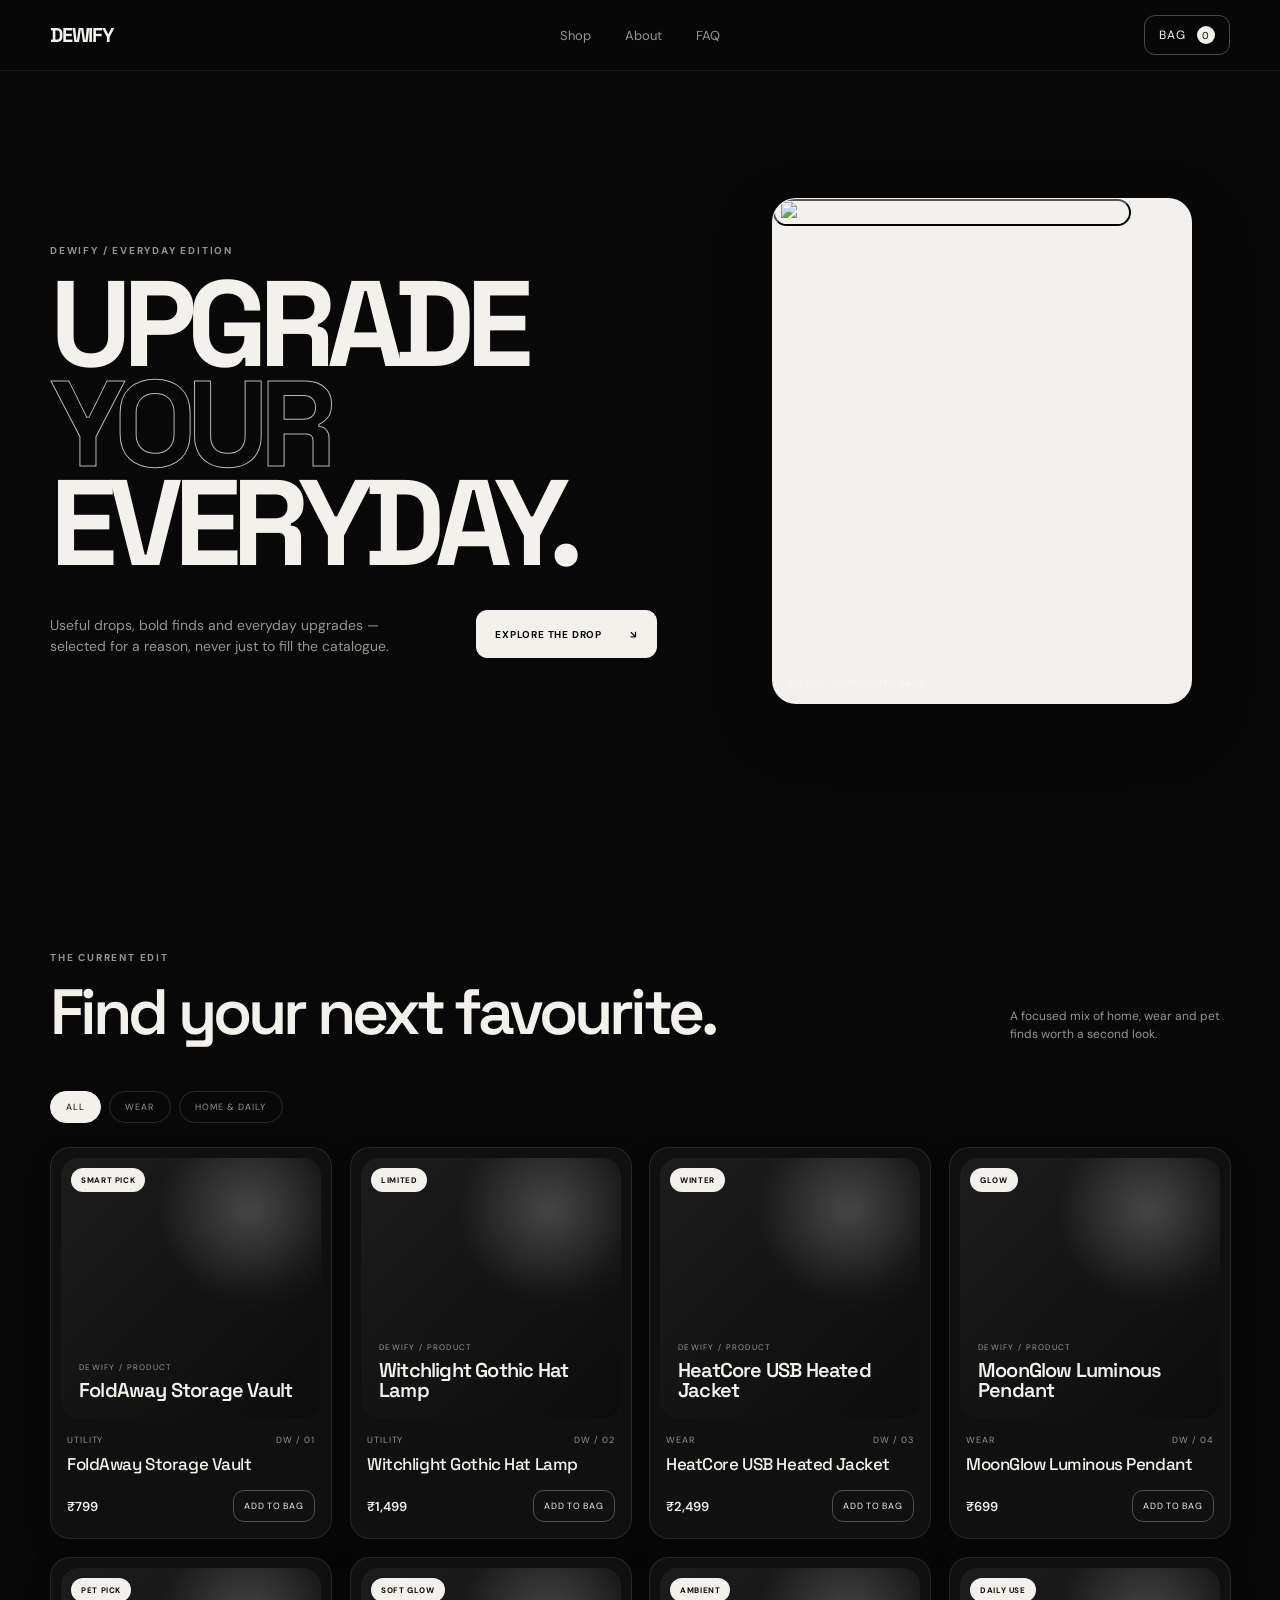
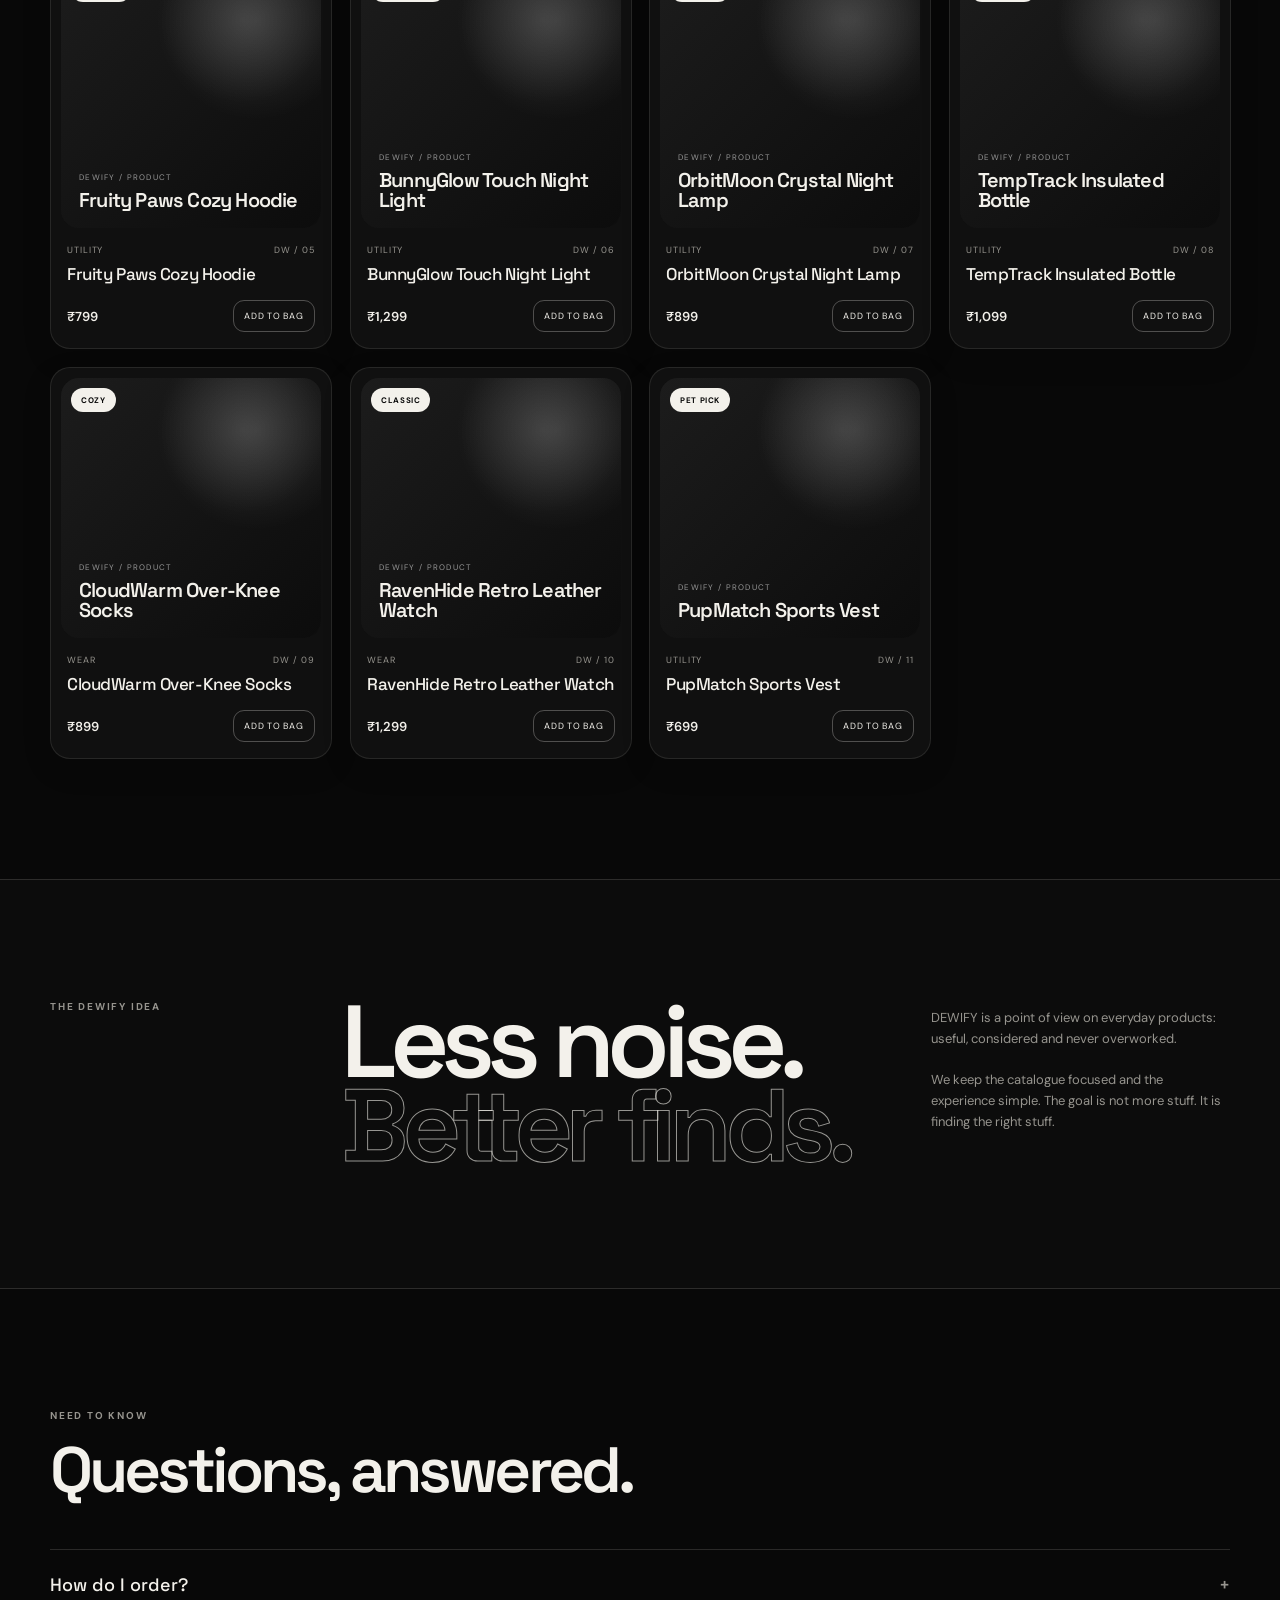
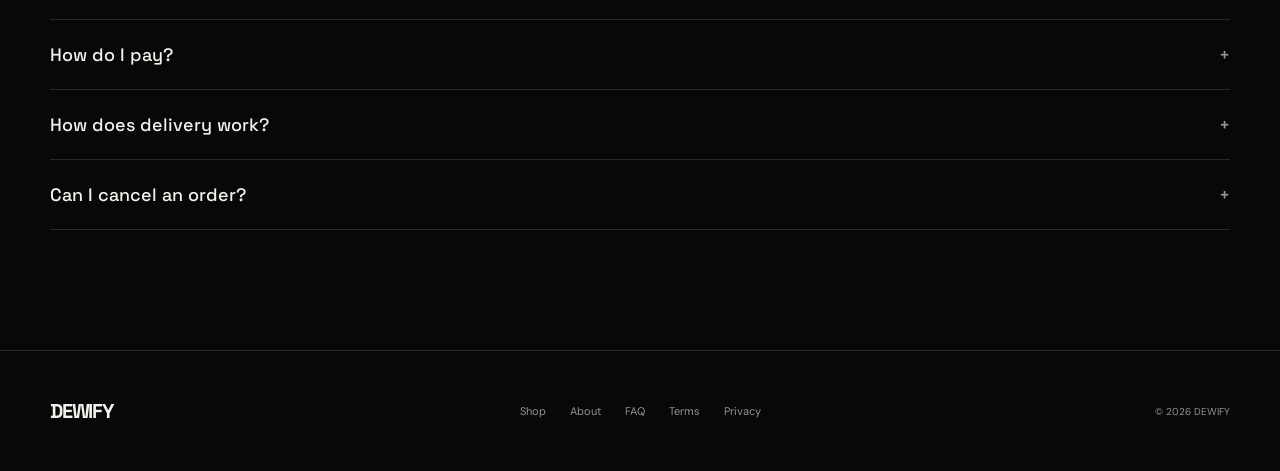
==== index.html @ 78802795 "Enable DEWIFY premium interaction layer" ====
<!DOCTYPE html>
<html lang="en">
<head>
  <meta charset="UTF-8">
  <meta name="viewport" content="width=device-width, initial-scale=1.0">
  <meta name="theme-color" content="#080808">
  <meta name="description" content="DEWIFY — curated drops and useful digital products.">
  <title>DEWIFY — Curated Drops</title>
  <link rel="preconnect" href="https://fonts.googleapis.com">
  <link rel="preconnect" href="https://fonts.gstatic.com" crossorigin>
  <link href="https://fonts.googleapis.com/css2?family=DM+Sans:wght@400;500;600;700&family=Space+Grotesk:wght@400;500;600;700&display=swap" rel="stylesheet">
  <link rel="stylesheet" href="styles.css">
  <link rel="stylesheet" href="product-details.css">
  <link rel="stylesheet" href="refined-ui.css">
  <link rel="stylesheet" href="product-fullscreen.css">
  <link rel="stylesheet" href="interactions.css">
</head>
<body>
  <div class="noise" aria-hidden="true"></div>
  <header class="site-header" id="top"><nav class="nav container" aria-label="Main navigation"><a class="brand" href="#top" aria-label="DEWIFY home">DEWIFY</a><div class="nav-links"><a href="#shop">Shop</a><a href="#about">About</a><a href="#faq">FAQ</a></div><button class="bag-button" id="openBag" type="button" aria-label="Open shopping bag">Bag <span id="bagCount">0</span></button></nav></header>
  <main>
    <section class="hero container" aria-labelledby="heroTitle"><div class="hero-copy"><p class="eyebrow reveal">DEWIFY / EVERYDAY EDITION</p><h1 id="heroTitle" class="hero-title reveal">UPGRADE<br><span>YOUR</span><br>EVERYDAY.</h1><div class="hero-bottom reveal"><p>Useful drops, bold finds and everyday upgrades — selected for a reason, never just to fill the catalogue.</p><a class="button button-light" href="#shop">Explore the drop <span>↘</span></a></div></div><div class="hero-art" aria-label="Featured DEWIFY product"><div class="art-frame"><button class="hero-product-feature" id="heroProductFeature" type="button" data-product-id="dw-bunnyglow" aria-label="View BunnyGlow Touch Night Light details"><img src="https://cf.cjdropshipping.com/17154720/2405120725050328100.jpg" alt="BunnyGlow Touch Night Light product image" loading="eager" referrerpolicy="no-referrer"></button><div class="art-caption">DW / 01 · SOFT LIGHT / DAILY</div></div></div></section>
    <section class="ticker" aria-label="DEWIFY highlights"><div class="ticker-track"><span>DEWIFY</span><i>—</i><span>CURATED DROPS</span><i>—</i><span>BUILT FOR EVERYDAY</span><i>—</i><span>DEWIFY</span><i>—</i><span>CURATED DROPS</span><i>—</i><span>BUILT FOR EVERYDAY</span><i>—</i></div></section>
    <section class="shop section container" id="shop" aria-labelledby="shopTitle"><div class="section-heading reveal"><div><p class="eyebrow">THE CURRENT EDIT</p><h2 id="shopTitle">Find your next favourite.</h2></div><p class="section-note">A focused mix of home, wear and pet finds worth a second look.</p></div><div class="filters" id="filters" role="group" aria-label="Filter products"><button class="filter active" data-filter="All" type="button">All</button><button class="filter" data-filter="Wear" type="button">Wear</button><button class="filter" data-filter="Utility" type="button">Home &amp; Daily</button></div><div class="product-grid" id="productGrid" aria-live="polite"></div></section>
    <section class="manifesto section" id="about"><div class="container manifesto-inner"><p class="eyebrow reveal">THE DEWIFY IDEA</p><h2 class="reveal">Less noise.<br><em>Better finds.</em></h2><div class="manifesto-copy reveal"><p>DEWIFY is a point of view on everyday products: useful, considered and never overworked.</p><p>We keep the catalogue focused and the experience simple. The goal is not more stuff. It is finding the right stuff.</p></div></div></section>
    <section class="faq section container" id="faq" aria-labelledby="faqTitle"><div class="section-heading reveal"><div><p class="eyebrow">NEED TO KNOW</p><h2 id="faqTitle">Questions, answered.</h2></div></div><div class="faq-list"><details class="faq-item reveal"><summary>How do I order?<span>+</span></summary><p>Add products to your bag, enter your delivery details and submit the checkout form. Your order is sent to DEWIFY through the store backend and saved in the order system.</p></details><details class="faq-item reveal"><summary>How do I pay?<span>+</span></summary><p>Online payment is planned for the live checkout. This version records the order as pending and does not claim that a payment has been collected.</p></details><details class="faq-item reveal"><summary>How does delivery work?<span>+</span></summary><p>Product-level delivery coverage and estimates depend on the fulfilment route and destination. Confirm the available shipping route before publishing a product for sale.</p></details><details class="faq-item reveal"><summary>Can I cancel an order?<span>+</span></summary><p>Cancellation and refund terms should be published before accepting live payment. Order support can be handled through the DEWIFY contact channel.</p></details></div></section>
  </main>
  <footer class="footer"><div class="container footer-inner"><a class="brand" href="#top">DEWIFY</a><div class="footer-links"><a href="#shop">Shop</a><a href="#about">About</a><a href="#faq">FAQ</a><a href="terms.html">Terms</a><a href="privacy.html">Privacy</a></div><p>© 2026 DEWIFY</p></div></footer>
  <aside class="cart-drawer" id="cartDrawer" aria-hidden="true" aria-labelledby="bagTitle"><div class="drawer-backdrop" id="drawerBackdrop"></div><div class="drawer-panel"><div class="drawer-head"><div><p class="eyebrow">YOUR SELECTION</p><h2 id="bagTitle">Your Bag</h2></div><button class="icon-button" id="closeBag" type="button" aria-label="Close bag">×</button></div><div class="cart-content" id="cartContent"></div><div class="cart-footer" id="cartFooter"></div></div></aside>
  <div class="modal" id="checkoutModal" aria-hidden="true" role="dialog" aria-modal="true" aria-labelledby="checkoutTitle"><div class="modal-backdrop" id="modalBackdrop"></div><div class="checkout-panel"><div class="drawer-head"><div><p class="eyebrow">DEWIFY / CHECKOUT</p><h2 id="checkoutTitle">Complete order</h2></div><button class="icon-button" id="closeCheckout" type="button" aria-label="Close checkout">×</button></div><div class="checkout-layout"><form id="checkoutForm" novalidate><label>Full name<input id="customerName" name="name" autocomplete="name" required></label><label>Phone number<input id="customerPhone" name="phone" type="tel" inputmode="tel" autocomplete="tel" required></label><label>Email address<input id="customerEmail" name="email" type="email" autocomplete="email" required></label><label>Full delivery address<textarea id="customerAddress" name="address" autocomplete="street-address" rows="4" required></textarea></label><div class="checkout-fields-two"><label>City<input id="customerCity" name="city" autocomplete="address-level2" required></label><label>State<input id="customerState" name="state" autocomplete="address-level1" required></label></div><label>Pincode<input id="customerPincode" name="pincode" inputmode="numeric" autocomplete="postal-code" pattern="[0-9]{6}" required></label><div class="payment-note"><span>PAYMENT</span><strong>Online payment — coming soon</strong><p>Your order request is saved to the DEWIFY order system as <b>pending</b>. Razorpay will be connected here before live payment is enabled.</p></div><p class="form-error" id="formError" role="alert"></p><button class="button button-light button-full" type="submit">Submit order request <span>↗</span></button></form><div class="checkout-summary"><p class="eyebrow">ORDER SUMMARY</p><div id="checkoutItems"></div><div class="summary-total"><span>Total</span><strong id="checkoutTotal">₹0</strong></div><p class="summary-footnote">No payment is collected in this version.</p></div></div></div></div>
  <div class="modal order-success" id="orderSuccess" aria-hidden="true" role="dialog" aria-modal="true" aria-labelledby="successTitle"><div class="modal-backdrop" id="successBackdrop"></div><div class="success-panel"><div class="success-mark" aria-hidden="true">✓</div><p class="eyebrow">DEWIFY / ORDER CREATED</p><h2 id="successTitle">Your order request is ready.</h2><p class="success-lead">Your order details have been submitted. Payment is still pending until the live payment system is connected.</p><div class="success-grid"><div><span>ORDER ID</span><strong id="successOrderId">DEWIFY-000000</strong></div><div><span>CUSTOMER</span><strong id="successCustomer">—</strong></div><div><span>TOTAL</span><strong id="successTotal">₹0</strong></div><div><span>STATUS</span><strong id="successStatus">NEW</strong></div></div><div class="success-actions"><button class="button button-light" id="copyOrderMessage" type="button">Copy order message</button><button class="button button-ghost" id="closeOrderSuccess" type="button">Done</button></div><p class="success-note">Payment is not collected in this version. Your order is stored in the DEWIFY order system.</p></div></div>
  <div class="toast" id="toast" role="status" aria-live="polite"></div>
  <script src="config.js"></script><script src="app.js"></script><script src="product-details.js"></script><script src="product-image-runtime.js"></script><script src="hero-product.js"></script><script src="interactions.js"></script>
</body>
</html>
---- styles.css ----
:root {
  --bg: #080808;
  --surface: #101010;
  --surface-2: #151515;
  --text: #f3f1eb;
  --muted: #96948e;
  --line: rgba(243, 241, 235, .14);
  --line-strong: rgba(243, 241, 235, .28);
  --white: #f3f1eb;
  --black: #080808;
  --radius: 2px;
  --ease: cubic-bezier(.2,.8,.2,1);
}

* { box-sizing: border-box; }
html { scroll-behavior: smooth; }
body {
  margin: 0;
  background: var(--bg);
  color: var(--text);
  font-family: "DM Sans", system-ui, sans-serif;
  overflow-x: hidden;
}
body.locked { overflow: hidden; }
a { color: inherit; text-decoration: none; }
button, input, textarea { font: inherit; }
button { color: inherit; }
.container { width: min(1180px, calc(100% - 40px)); margin-inline: auto; }
.noise {
  position: fixed; inset: 0; pointer-events: none; z-index: 100;
  opacity: .045;
  background-image: url("data:image/svg+xml,%3Csvg viewBox='0 0 180 180' xmlns='http://www.w3.org/2000/svg'%3E%3Cfilter id='n'%3E%3CfeTurbulence type='fractalNoise' baseFrequency='.85' numOctaves='4' stitchTiles='stitch'/%3E%3C/filter%3E%3Crect width='100%25' height='100%25' filter='url(%23n)' opacity='.8'/%3E%3C/svg%3E");
  mix-blend-mode: soft-light;
}
.site-header {
  position: sticky; top: 0; z-index: 50;
  border-bottom: 1px solid var(--line);
  background: rgba(8,8,8,.78);
  backdrop-filter: blur(14px);
}
.nav {
  min-height: 68px; display: grid; grid-template-columns: 1fr auto 1fr;
  align-items: center; gap: 20px;
}
.brand {
  font: 700 20px/1 "Space Grotesk", sans-serif;
  letter-spacing: -.06em;
}
.nav-links { display: flex; gap: 34px; font-size: 13px; }
.nav-links a, .footer-links a { color: var(--muted); transition: color .25s var(--ease); }
.nav-links a:hover, .footer-links a:hover { color: var(--text); }
.bag-button {
  justify-self: end; border: 1px solid var(--line-strong); background: transparent;
  padding: 10px 14px; cursor: pointer; font-size: 12px; text-transform: uppercase;
  letter-spacing: .08em; transition: background .25s var(--ease), color .25s var(--ease);
}
.bag-button:hover { background: var(--white); color: var(--black); }
.bag-button span {
  display: inline-grid; place-items: center; min-width: 18px; height: 18px;
  margin-left: 7px; border-radius: 50%; background: var(--white); color: var(--black);
  font-size: 10px;
}

.hero {
  min-height: min(760px, calc(100vh - 68px)); display: grid;
  grid-template-columns: 1.1fr .9fr; align-items: center; gap: 6vw; padding-block: 72px;
}
.eyebrow {
  margin: 0 0 18px; color: var(--muted); font-size: 10px; font-weight: 700;
  letter-spacing: .18em; text-transform: uppercase;
}
.hero-title {
  margin: 0; font: 700 clamp(58px, 9.5vw, 132px)/.82 "Space Grotesk", sans-serif;
  letter-spacing: -.075em; text-transform: uppercase;
}
.hero-title span { color: transparent; -webkit-text-stroke: 1px rgba(243,241,235,.75); }
.hero-bottom {
  display: flex; align-items: end; justify-content: space-between; gap: 30px;
  max-width: 650px; margin-top: 48px;
}
.hero-bottom p { max-width: 340px; color: var(--muted); line-height: 1.55; margin: 0; font-size: 14px; }
.button {
  display: inline-flex; align-items: center; justify-content: center; gap: 28px;
  min-height: 48px; padding: 0 18px; border: 1px solid var(--line-strong);
  text-transform: uppercase; letter-spacing: .08em; font-size: 10px; font-weight: 700;
  cursor: pointer; transition: transform .25s var(--ease), background .25s var(--ease), color .25s var(--ease);
}
.button:hover { transform: translateY(-2px); }
.button-light { background: var(--white); color: var(--black); border-color: var(--white); }
.button-light:hover { background: transparent; color: var(--white); }
.button-full { width: 100%; }

.hero-art { display: flex; justify-content: center; }
.art-frame {
  position: relative; width: min(420px, 100%); aspect-ratio: .83;
  overflow: hidden; border: 1px solid var(--line); background: #111;
}
.art-grid {
  position: absolute; inset: 0;
  background-image: linear-gradient(rgba(255,255,255,.08) 1px, transparent 1px),
                    linear-gradient(90deg, rgba(255,255,255,.08) 1px, transparent 1px);
  background-size: 12% 12%; transform: perspective(600px) rotateX(20deg) scale(1.35);
  opacity: .55;
}
.art-disc {
  position: absolute; width: 66%; aspect-ratio: 1; border-radius: 50%;
  top: 14%; left: 17%; border: 1px solid rgba(255,255,255,.35);
  box-shadow: 0 0 0 34px rgba(255,255,255,.025), 0 0 0 68px rgba(255,255,255,.018);
  animation: float 6s ease-in-out infinite;
}
.art-product {
  position: absolute; left: 13%; right: 13%; bottom: 12%; height: 38%;
  border: 1px solid rgba(255,255,255,.3); background: #e6e3da; color: #0b0b0b;
  padding: 18px; display: flex; flex-direction: column; justify-content: space-between;
  transform: rotate(-5deg); box-shadow: 20px 28px 60px rgba(0,0,0,.55);
}
.art-product span { font-size: 9px; letter-spacing: .14em; }
.art-product strong { font: 700 30px/.84 "Space Grotesk"; letter-spacing: -.06em; }
.art-caption {
  position: absolute; left: 15px; bottom: 15px; color: rgba(255,255,255,.5);
  font-size: 8px; letter-spacing: .14em;
}
@keyframes float { 50% { transform: translateY(-10px) rotate(4deg); } }

.ticker { overflow: hidden; border-block: 1px solid var(--line); white-space: nowrap; }
.ticker-track {
  display: inline-flex; align-items: center; gap: 22px; min-width: max-content;
  padding: 15px 0; animation: marquee 22s linear infinite;
  font: 600 12px "Space Grotesk"; letter-spacing: .12em;
}
.ticker-track i { color: var(--muted); font-style: normal; }
@keyframes marquee { to { transform: translateX(-50%); } }

.section { padding-block: 120px; }
.section-heading {
  display: flex; justify-content: space-between; align-items: end; gap: 30px; margin-bottom: 48px;
}
.section-heading h2 {
  margin: 0; font: 600 clamp(38px, 5vw, 68px)/.95 "Space Grotesk"; letter-spacing: -.06em;
}
.section-note { max-width: 220px; margin: 0; color: var(--muted); font-size: 12px; line-height: 1.5; }
.filters { display: flex; gap: 8px; margin-bottom: 24px; }
.filter {
  border: 1px solid var(--line); background: transparent; padding: 9px 14px;
  color: var(--muted); cursor: pointer; text-transform: uppercase; font-size: 9px;
  letter-spacing: .12em; transition: all .2s var(--ease);
}
.filter:hover, .filter.active { background: var(--white); color: var(--black); border-color: var(--white); }

.product-grid { display: grid; grid-template-columns: repeat(4, 1fr); gap: 14px; }
.product-card {
  min-width: 0; border: 1px solid var(--line); background: var(--surface);
  transition: transform .35s var(--ease), border-color .35s var(--ease), background .35s var(--ease);
}
.product-card:hover { transform: translateY(-5px); border-color: var(--line-strong); background: var(--surface-2); }
.product-visual {
  position: relative; aspect-ratio: 1 / 1.08; overflow: hidden; display: grid; place-items: center;
  background: #171717;
}
.product-visual::after {
  content: ""; position: absolute; inset: 0;
  background: radial-gradient(circle at 70% 20%, rgba(255,255,255,.1), transparent 30%);
  pointer-events: none;
}
.visual-object { width: 62%; height: 62%; position: relative; transition: transform .5s var(--ease); }
.product-card:hover .visual-object { transform: scale(1.06) rotate(-2deg); }
.product-visual[data-kind="tee"] .visual-object {
  background: #ddd9cf; clip-path: polygon(26% 0, 43% 10%, 57% 10%, 74% 0, 100% 20%, 82% 48%, 72% 39%, 72% 100%, 28% 100%, 28% 39%, 18% 48%, 0 20%);
}
.product-visual[data-kind="sling"] .visual-object {
  width: 58%; height: 42%; border: 2px solid #d7d3ca; background: #252525; transform: rotate(-10deg);
  box-shadow: 30px -30px 0 -20px #080808; border-radius: 4px;
}
.product-visual[data-kind="hoodie"] .visual-object {
  background: #bcb8ae; clip-path: polygon(25% 7%, 38% 0, 62% 0, 75% 7%, 96% 26%, 79% 42%, 70% 35%, 70% 100%, 30% 100%, 30% 35%, 21% 42%, 4% 26%);
}
.product-visual[data-kind="speaker"] .visual-object {
  width: 52%; height: 30%; border: 2px solid #d8d5cc; border-radius: 50px; background: #232323;
  box-shadow: inset 0 0 0 12px #111;
}
.product-visual[data-kind="organizer"] .visual-object {
  background: #cbc7bd; width: 56%; height: 48%; border: 2px solid #111; transform: rotate(4deg);
}
.product-visual[data-kind="lamp"] .visual-object {
  width: 42%; height: 70%; border-left: 5px solid #cfcac0; border-bottom: 5px solid #cfcac0;
}
.product-visual[data-kind="case"] .visual-object {
  width: 45%; height: 55%; background: #c9c5bb; border: 2px solid #101010; border-radius: 12px;
}
.product-visual[data-kind="cap"] .visual-object {
  width: 66%; height: 38%; background: #d5d1c8; border-radius: 70% 70% 25% 25%; transform: translateY(-5px);
}
.product-tag {
  position: absolute; z-index: 2; top: 10px; left: 10px; padding: 5px 7px;
  background: var(--white); color: var(--black); font-size: 8px; font-weight: 700; letter-spacing: .1em;
}
.product-info { padding: 15px; }
.product-meta { display: flex; justify-content: space-between; gap: 10px; color: var(--muted); font-size: 9px; text-transform: uppercase; letter-spacing: .1em; }
.product-name { margin: 8px 0 16px; font: 500 17px/1.05 "Space Grotesk"; letter-spacing: -.025em; }
.product-bottom { display: flex; align-items: center; justify-content: space-between; gap: 8px; }
.price { font-size: 13px; font-weight: 600; }
.add-button {
  border: 1px solid var(--line-strong); background: transparent; padding: 9px 10px;
  font-size: 9px; text-transform: uppercase; letter-spacing: .08em; cursor: pointer;
  transition: background .2s, color .2s;
}
.add-button:hover { background: var(--white); color: var(--black); }

.manifesto { border-block: 1px solid var(--line); background: #0c0c0c; }
.manifesto-inner { display: grid; grid-template-columns: .7fr 1.5fr .8fr; gap: 30px; align-items: start; }
.manifesto h2 { margin: 0; font: 600 clamp(55px, 8vw, 105px)/.82 "Space Grotesk"; letter-spacing: -.075em; }
.manifesto h2 em { color: transparent; -webkit-text-stroke: 1px rgba(243,241,235,.6); font-style: normal; }
.manifesto-copy { padding-top: 8px; }
.manifesto-copy p { margin: 0 0 20px; color: var(--muted); font-size: 13px; line-height: 1.6; }

.faq-list { border-top: 1px solid var(--line); }
.faq-item { border-bottom: 1px solid var(--line); }
.faq-item summary {
  list-style: none; cursor: pointer; padding: 23px 0; display: flex; justify-content: space-between;
  gap: 20px; font: 500 18px "Space Grotesk";
}
.faq-item summary::-webkit-details-marker { display: none; }
.faq-item summary span { color: var(--muted); transition: transform .25s var(--ease); }
.faq-item[open] summary span { transform: rotate(45deg); }
.faq-item p { max-width: 620px; margin: -4px 40px 24px 0; color: var(--muted); font-size: 13px; line-height: 1.6; }

.footer { border-top: 1px solid var(--line); }
.footer-inner { min-height: 120px; display: grid; grid-template-columns: 1fr auto 1fr; align-items: center; gap: 20px; }
.footer-links { display: flex; gap: 24px; font-size: 11px; }
.footer-inner > p { justify-self: end; color: var(--muted); font-size: 10px; }

.cart-drawer, .modal { position: fixed; inset: 0; z-index: 80; visibility: hidden; }
.cart-drawer.is-open, .modal.is-open { visibility: visible; }
.drawer-backdrop, .modal-backdrop { position: absolute; inset: 0; background: rgba(0,0,0,.62); opacity: 0; transition: opacity .35s; }
.cart-drawer.is-open .drawer-backdrop, .modal.is-open .modal-backdrop { opacity: 1; }
.drawer-panel {
  position: absolute; right: 0; top: 0; height: 100%; width: min(480px, 100%);
  background: #0c0c0c; border-left: 1px solid var(--line); transform: translateX(100%);
  transition: transform .4s var(--ease); display: flex; flex-direction: column;
}
.cart-drawer.is-open .drawer-panel { transform: translateX(0); }
.drawer-head { display: flex; justify-content: space-between; gap: 20px; padding: 28px; border-bottom: 1px solid var(--line); }
.drawer-head h2 { margin: 0; font: 600 36px/.9 "Space Grotesk"; letter-spacing: -.055em; }
.icon-button { border: 1px solid var(--line); background: transparent; width: 38px; height: 38px; cursor: pointer; font-size: 22px; }
.cart-content { flex: 1; overflow: auto; padding: 20px 28px; }
.cart-line { display: grid; grid-template-columns: 72px 1fr auto; gap: 13px; padding: 15px 0; border-bottom: 1px solid var(--line); }
.mini-visual { display: grid; place-items: center; background: #171717; aspect-ratio: 1; }
.mini-visual .visual-object { width: 60%; height: 60%; }
.cart-name { margin: 0 0 5px; font: 500 14px "Space Grotesk"; }
.cart-price { color: var(--muted); font-size: 11px; }
.qty { display: inline-flex; align-items: center; margin-top: 12px; border: 1px solid var(--line); }
.qty button { border: 0; background: transparent; width: 27px; height: 27px; cursor: pointer; }
.qty span { width: 26px; text-align: center; font-size: 10px; }
.remove { border: 0; background: none; color: var(--muted); font-size: 9px; cursor: pointer; text-transform: uppercase; letter-spacing: .08em; }
.cart-total-row { display: flex; justify-content: space-between; padding: 20px 0; font-size: 14px; }
.cart-footer { padding: 20px 28px 28px; border-top: 1px solid var(--line); }
.cart-actions { display: grid; grid-template-columns: 1fr 1fr; gap: 8px; }
.clear-button { border: 1px solid var(--line); background: transparent; cursor: pointer; font-size: 9px; text-transform: uppercase; }
.empty-cart { min-height: 100%; display: grid; place-items: center; text-align: center; }
.empty-cart strong { display: block; font: 500 25px "Space Grotesk"; margin-bottom: 7px; }
.empty-cart p { color: var(--muted); font-size: 12px; margin: 0; }

.modal { display: grid; place-items: center; padding: 20px; opacity: 0; transition: opacity .3s; }
.modal.is-open { opacity: 1; }
.checkout-panel {
  position: relative; width: min(960px, 100%); max-height: min(820px, 94vh); overflow: auto;
  background: #0c0c0c; border: 1px solid var(--line); transform: translateY(15px);
  transition: transform .3s var(--ease);
}
.modal.is-open .checkout-panel { transform: translateY(0); }
.checkout-layout { display: grid; grid-template-columns: 1.1fr .9fr; gap: 0; }
#checkoutForm { padding: 28px; }
#checkoutForm label { display: block; margin-bottom: 18px; color: var(--muted); font-size: 10px; text-transform: uppercase; letter-spacing: .1em; }
#checkoutForm input, #checkoutForm textarea {
  display: block; width: 100%; margin-top: 8px; padding: 13px 0; border: 0; border-bottom: 1px solid var(--line);
  background: transparent; color: var(--text); outline: 0; resize: vertical;
}
#checkoutForm input:focus, #checkoutForm textarea:focus { border-color: var(--white); }
.payment-note { margin: 26px 0; padding: 15px; border: 1px solid var(--line); background: #111; }
.payment-note span { display: block; color: var(--muted); font-size: 8px; letter-spacing: .12em; }
.payment-note strong { display: block; margin: 7px 0; font: 500 16px "Space Grotesk"; }
.payment-note p, .summary-footnote { margin: 0; color: var(--muted); font-size: 10px; line-height: 1.5; }
.form-error { min-height: 18px; color: #d9a6a6; font-size: 11px; }
.checkout-summary { padding: 28px; border-left: 1px solid var(--line); background: #101010; }
.checkout-summary .eyebrow { margin-bottom: 20px; }
.summary-item { display: flex; justify-content: space-between; gap: 12px; padding: 12px 0; border-bottom: 1px solid var(--line); font-size: 11px; }
.summary-item span:first-child { color: var(--muted); }
.summary-total { display: flex; justify-content: space-between; padding-top: 22px; margin-top: 8px; }
.summary-total strong { font: 500 22px "Space Grotesk"; }
.summary-footnote { margin-top: 30px; }

.toast {
  position: fixed; left: 50%; bottom: 22px; z-index: 120; transform: translate(-50%, 20px);
  opacity: 0; pointer-events: none; background: var(--white); color: var(--black);
  padding: 11px 15px; font-size: 10px; text-transform: uppercase; letter-spacing: .08em;
  transition: opacity .25s, transform .25s;
}
.toast.show { opacity: 1; transform: translate(-50%, 0); }

.reveal { opacity: 0; transform: translateY(14px); transition: opacity .7s var(--ease), transform .7s var(--ease); }
.reveal.visible { opacity: 1; transform: none; }

@media (max-width: 900px) {
  .hero { grid-template-columns: 1fr .75fr; gap: 25px; }
  .product-grid { grid-template-columns: repeat(2, 1fr); }
  .manifesto-inner { grid-template-columns: .55fr 1.45fr; }
  .manifesto-copy { grid-column: 2; }
}
@media (max-width: 680px) {
  .container { width: min(100% - 28px, 1180px); }
  .nav { min-height: 58px; grid-template-columns: 1fr auto; }
  .nav-links { display: none; }
  .brand { font-size: 19px; }
  .hero { min-height: auto; grid-template-columns: 1fr; padding-block: 55px 70px; }
  .hero-title { font-size: clamp(58px, 17vw, 92px); }
  .hero-bottom { display: block; margin-top: 34px; }
  .hero-bottom p { margin-bottom: 22px; max-width: 310px; }
  .hero-art { margin-top: 10px; justify-content: flex-end; }
  .art-frame { width: min(310px, 84vw); }
  .section { padding-block: 78px; }
  .section-heading { display: block; margin-bottom: 30px; }
  .section-note { margin-top: 16px; }
  .filters { overflow-x: auto; padding-bottom: 3px; scrollbar-width: none; }
  .filters::-webkit-scrollbar { display: none; }
  .filter { flex: 0 0 auto; }
  .product-grid { gap: 9px; }
  .product-info { padding: 12px; }
  .product-name { font-size: 14px; margin: 7px 0 13px; }
  .product-bottom { align-items: stretch; flex-direction: column; }
  .add-button { width: 100%; }
  .product-meta { font-size: 8px; }
  .manifesto-inner { display: block; }
  .manifesto h2 { margin: 35px 0 35px; font-size: clamp(52px, 16vw, 80px); }
  .manifesto-copy { padding: 0; max-width: 430px; }
  .footer-inner { min-height: 150px; grid-template-columns: 1fr 1fr; }
  .footer-links { grid-column: 1 / -1; grid-row: 2; }
  .footer-inner > p { justify-self: end; }
  .drawer-head { padding: 22px; }
  .cart-content, .cart-footer { padding-left: 22px; padding-right: 22px; }
  .checkout-layout { grid-template-columns: 1fr; }
  .checkout-summary { border-left: 0; border-top: 1px solid var(--line); }
  #checkoutForm, .checkout-summary { padding: 22px; }
  .checkout-panel { max-height: 96vh; }
}
@media (max-width: 380px) {
  .container { width: calc(100% - 22px); }
  .product-grid { grid-template-columns: 1fr 1fr; }
  .product-name { font-size: 13px; }
  .bag-button { padding-inline: 10px; }
}
@media (prefers-reduced-motion: reduce) {
  *, *::before, *::after { scroll-behavior: auto !important; animation-duration: .01ms !important; transition-duration: .01ms !important; }
}


/* Legal pages */
.legal-page { padding-block: 100px 130px; min-height: calc(100vh - 190px); }
.legal-page > h1 {
  margin: 0 0 18px;
  font: 700 clamp(58px, 9vw, 120px)/.82 "Space Grotesk", sans-serif;
  letter-spacing: -.075em;
  text-transform: uppercase;
}
.legal-page > h1 span { color: transparent; -webkit-text-stroke: 1px rgba(243,241,235,.65); }
.legal-updated { color: var(--muted); font-size: 10px; letter-spacing: .08em; text-transform: uppercase; margin: 0 0 80px; }
.legal-section { max-width: 780px; border-top: 1px solid var(--line); padding: 25px 0; }
.legal-section h2 { margin: 0 0 12px; font: 500 21px "Space Grotesk"; letter-spacing: -.025em; }
.legal-section p { margin: 0; color: var(--muted); font-size: 13px; line-height: 1.75; max-width: 700px; }

/* Custom 404 */
.error-body { min-height: 100vh; display: flex; flex-direction: column; }
.error-page { flex: 1; display: flex; flex-direction: column; justify-content: center; padding-block: 70px; }
.error-code { font: 700 clamp(110px, 23vw, 300px)/.72 "Space Grotesk"; letter-spacing: -.1em; margin-left: -.06em; }
.error-page h1 { margin: 30px 0 20px; font: 600 clamp(40px, 7vw, 80px)/.88 "Space Grotesk"; letter-spacing: -.065em; text-transform: uppercase; }
.error-page h1 span { color: transparent; -webkit-text-stroke: 1px rgba(243,241,235,.65); }
.error-page > p:not(.eyebrow) { color: var(--muted); max-width: 430px; line-height: 1.6; font-size: 13px; margin: 0 0 28px; }
.error-page .button { width: fit-content; }

@media (max-width: 680px) {
  .legal-page { padding-block: 70px 90px; }
  .legal-updated { margin-bottom: 55px; }
  .legal-section h2 { font-size: 18px; }
  .legal-section p { font-size: 12px; }
  .error-page { padding-block: 55px; }
  .error-code { font-size: 32vw; }
}


/* ============================================================
   Demo order confirmation
   ============================================================ */
.order-success {
  z-index: 80;
}

.success-panel {
  position: relative;
  width: min(620px, calc(100% - 28px));
  max-height: min(90vh, 760px);
  overflow: auto;
  padding: clamp(28px, 5vw, 52px);
  background: #0d0d0d;
  border: 1px solid #2a2a2a;
  box-shadow: 0 30px 100px rgba(0,0,0,.55);
  transform: translateY(16px) scale(.985);
  transition: transform .3s ease;
  z-index: 2;
}

.order-success.is-open .success-panel {
  transform: translateY(0) scale(1);
}

.success-mark {
  width: 48px;
  height: 48px;
  display: grid;
  place-items: center;
  margin-bottom: 26px;
  border: 1px solid #555;
  border-radius: 50%;
  font-size: 22px;
}

.success-panel h2 {
  margin: 8px 0 12px;
  font-family: "Space Grotesk", sans-serif;
  font-size: clamp(32px, 6vw, 56px);
  line-height: .98;
  letter-spacing: -.05em;
}

.success-lead {
  max-width: 52ch;
  color: #b9b9b9;
  line-height: 1.65;
}

.success-grid {
  display: grid;
  grid-template-columns: repeat(2, 1fr);
  margin: 28px 0;
  border-top: 1px solid #292929;
  border-left: 1px solid #292929;
}

.success-grid > div {
  padding: 17px;
  border-right: 1px solid #292929;
  border-bottom: 1px solid #292929;
}

.success-grid span {
  display: block;
  margin-bottom: 7px;
  color: #777;
  font-size: 10px;
  letter-spacing: .14em;
}

.success-grid strong {
  display: block;
  font-size: 14px;
  line-height: 1.35;
}

.success-actions {
  display: flex;
  gap: 10px;
  flex-wrap: wrap;
}

.button-ghost {
  border: 1px solid #333;
  background: transparent;
  color: #f4f4f4;
}

.button-ghost:hover {
  border-color: #777;
}

.success-note {
  margin: 20px 0 0;
  color: #666;
  font-size: 12px;
  line-height: 1.55;
}

.cart-line-main {
  min-width: 0;
}

@media (max-width: 600px) {
  .success-grid {
    grid-template-columns: 1fr;
  }

  .success-panel {
    padding: 26px 20px;
  }

  .success-actions .button {
    width: 100%;
  }
}

.checkout-fields-two{display:grid;grid-template-columns:1fr 1fr;gap:12px}
@media(max-width:600px){.checkout-fields-two{grid-template-columns:1fr}}
---- product-details.css ----
.product-card { cursor: pointer; }
.product-card:focus-visible { outline: 1px solid var(--white); outline-offset: 3px; }
.product-visual.has-product-image { background: #f0eee8; }
.product-card-image { width: 100%; height: 100%; object-fit: cover; display: block; transition: transform .5s var(--ease); }
.product-card:hover .product-card-image { transform: scale(1.045); }
.image-cue { position: absolute; right: 10px; bottom: 10px; z-index: 2; padding: 5px 7px; background: rgba(8,8,8,.82); color: var(--white); font-size: 8px; font-weight: 700; letter-spacing: .08em; text-transform: uppercase; opacity: .86; }

.product-detail-modal { z-index: 90; overflow-y: auto; }
.product-detail-modal.is-open .modal-backdrop { opacity: 1; }
.product-detail-panel { position: relative; width: min(1160px, calc(100% - 28px)); margin: 22px auto; background: var(--bg); border: 1px solid var(--line-strong); box-shadow: 0 30px 100px rgba(0,0,0,.55); transform: translateY(22px); opacity: 0; transition: transform .35s var(--ease), opacity .35s var(--ease); }
.product-detail-modal.is-open .product-detail-panel { transform: translateY(0); opacity: 1; }
.product-detail-head { display:flex; justify-content:space-between; align-items:center; padding: 16px 18px; border-bottom: 1px solid var(--line); }
.product-detail-head .eyebrow { margin:0; }
.product-detail-grid { display:grid; grid-template-columns: minmax(0,1.05fr) minmax(0,.95fr); min-height: 680px; }
.product-detail-gallery { padding: 20px; border-right: 1px solid var(--line); }
.product-detail-main-image { position:relative; aspect-ratio:1 / 1; display:grid; place-items:center; overflow:hidden; background:#111; border:1px solid var(--line); }
.product-detail-main-image.has-image { background:#f0eee8; }
.product-detail-main-image img { width:100%; height:100%; object-fit:contain; display:block; }
.product-image-fallback { width:100%; height:100%; display:flex; flex-direction:column; justify-content:space-between; padding:22px; background:linear-gradient(135deg,#141414,#0b0b0b); }
.product-image-fallback span { font-size:9px; color:var(--muted); letter-spacing:.16em; }
.product-image-fallback strong { font:700 clamp(34px,5vw,74px)/.86 "Space Grotesk"; letter-spacing:-.07em; }
.product-image-fallback small { max-width:320px; color:var(--muted); line-height:1.5; font-size:11px; }
.product-detail-thumbs { display:flex; gap:8px; margin-top:10px; overflow-x:auto; padding-bottom:2px; }
.product-detail-thumb { flex:0 0 74px; width:74px; aspect-ratio:1; padding:0; border:1px solid var(--line); background:#111; cursor:pointer; opacity:.62; }
.product-detail-thumb.active, .product-detail-thumb:hover { opacity:1; border-color:var(--line-strong); }
.product-detail-thumb img { width:100%; height:100%; object-fit:cover; display:block; }
.product-detail-copy { padding: 54px 50px 42px; display:flex; flex-direction:column; }
.product-detail-copy > .eyebrow { margin-bottom:16px; }
.product-detail-copy h1 { margin:0; font:600 clamp(40px,5vw,72px)/.92 "Space Grotesk"; letter-spacing:-.07em; }
.product-detail-copy h2 { margin:20px 0 0; max-width:650px; font:500 clamp(24px,3vw,40px)/1 "Space Grotesk"; letter-spacing:-.05em; }
.product-detail-description { max-width:620px; margin:22px 0 0; color:var(--muted); line-height:1.7; font-size:14px; }
.product-detail-highlights { margin-top:28px; border-top:1px solid var(--line); }
.product-detail-highlights div { display:flex; gap:12px; align-items:center; padding:13px 0; border-bottom:1px solid var(--line); font-size:12px; }
.product-detail-highlights span { display:inline-grid; place-items:center; width:18px; height:18px; border:1px solid var(--line-strong); font-size:10px; }
.product-detail-buy { display:flex; align-items:end; justify-content:space-between; gap:20px; margin-top:30px; padding-top:24px; border-top:1px solid var(--line); }
.product-detail-buy .eyebrow { margin:0 0 7px; }
.product-detail-buy strong { display:block; font:600 30px/1 "Space Grotesk"; letter-spacing:-.04em; }
.product-detail-buy .button { min-width:180px; }
.product-detail-specs { margin-top:32px; }
.product-detail-specs .eyebrow { margin-bottom:8px; }
.product-detail-specs div { padding:9px 0; border-bottom:1px solid var(--line); color:var(--muted); font-size:11px; }
.product-detail-footer { display:flex; justify-content:space-between; gap:18px; align-items:flex-end; margin-top:auto; padding-top:28px; color:var(--muted); font-size:10px; line-height:1.5; }
.product-detail-footer a { color:var(--text); text-decoration:underline; text-underline-offset:3px; }

@media (max-width: 900px) {
  .product-detail-grid { grid-template-columns: 1fr; min-height: auto; }
  .product-detail-gallery { border-right:0; border-bottom:1px solid var(--line); }
  .product-detail-copy { padding:34px 24px 30px; }
  .product-detail-footer { margin-top:28px; }
}

@media (max-width: 560px) {
  .product-detail-modal { padding-bottom:12px; }
  .product-detail-panel { width: min(100%, calc(100% - 12px)); margin:6px auto; }
  .product-detail-head { padding:13px 14px; }
  .product-detail-gallery { padding:12px; }
  .product-detail-copy { padding:28px 16px 22px; }
  .product-detail-buy { align-items:stretch; flex-direction:column; }
  .product-detail-buy .button { width:100%; }
  .product-detail-footer { flex-direction:column; align-items:flex-start; }
}
---- refined-ui.css ----
/* DEWIFY — restrained retail polish */
:root { --dewify-radius:20px; --dewify-radius-sm:12px; --dewify-ease:cubic-bezier(.2,.75,.18,1); }

/* No reveal/fade-in effects. */
.noise { display:none !important; }
.reveal,.reveal.visible { opacity:1 !important; transform:none !important; filter:none !important; transition:none !important; }

/* Quiet header. */
.site-header { background:rgba(8,8,8,.94) !important; backdrop-filter:blur(18px) !important; border-bottom-color:rgba(243,241,235,.09) !important; }
.nav { min-height:70px !important; }
.bag-button { border-radius:11px !important; }

/* Remove the decorative ticker; let products carry the page. */
.ticker { display:none !important; }

/* Product-first hero. */
.hero { gap:clamp(36px,6vw,80px) !important; padding-block:clamp(46px,7vw,84px) !important; }
.hero-bottom { margin-top:36px !important; }
.art-frame { border-radius:24px !important; overflow:hidden !important; background:#f2f1ed !important; border:1px solid rgba(243,241,235,.12) !important; box-shadow:0 22px 65px rgba(0,0,0,.22) !important; }
.hero-product-feature { border-radius:24px !important; background:#f2f1ed !important; }
.hero-product-feature img { object-fit:contain !important; background:#f2f1ed !important; transition:transform .55s var(--dewify-ease),filter .3s ease !important; }
.hero-product-feature:hover img { transform:scale(1.025) !important; filter:contrast(1.02) !important; }
.hero-product-feature::after { border-radius:999px !important; background:rgba(8,8,8,.78) !important; padding:8px 10px !important; }

/* Cards: clean surfaces and genuinely visible rounded product photos. */
.product-grid { gap:18px !important; }
.product-card { overflow:hidden !important; border-radius:20px !important; border:1px solid rgba(243,241,235,.10) !important; background:#101010 !important; transform:translateZ(0); transition:transform .32s var(--dewify-ease),border-color .28s ease,box-shadow .32s ease !important; }
.product-card:hover { transform:translateY(-4px) !important; border-color:rgba(243,241,235,.19) !important; box-shadow:0 16px 40px rgba(0,0,0,.22) !important; }
.product-visual,.product-visual.has-product-image { position:relative !important; width:calc(100% - 20px) !important; margin:10px 10px 0 !important; aspect-ratio:1/1 !important; border-radius:18px !important; overflow:hidden !important; background:#171717 !important; isolation:isolate; }
.product-card-image,.product-visual.has-product-image img { width:100% !important; height:100% !important; display:block !important; object-fit:cover !important; border-radius:18px !important; transform:scale(1.001); transition:transform .48s var(--dewify-ease),filter .3s ease !important; }
.product-card:hover .product-card-image,.product-card:hover .product-visual.has-product-image img { transform:scale(1.035) !important; filter:saturate(1.02) contrast(1.015) !important; }

/* One restrained, fast light sweep — the only flashy interaction. */
.product-visual::before { content:"" !important; position:absolute !important; z-index:4 !important; inset:0 !important; pointer-events:none !important; background:linear-gradient(108deg,transparent 40%,rgba(255,255,255,.12) 50%,transparent 60%) !important; transform:translateX(-140%) !important; transition:transform .55s var(--dewify-ease) !important; }
.product-card:hover .product-visual::before { transform:translateX(140%) !important; }

.product-tag { top:10px !important; left:10px !important; border-radius:999px !important; padding:7px 10px !important; }
.filter { border-radius:999px !important; padding:9px 15px !important; }
.add-button,.button,.bag-button,.clear-button,.icon-button { border-radius:11px !important; }
.add-button,.button,.bag-button { transition:background-color .2s ease,color .2s ease,border-color .2s ease,transform .2s var(--dewify-ease) !important; }

.product-info { padding:16px !important; }
.product-name { margin:9px 0 17px !important; }

/* Cart and detail views match the same geometry. */
.mini-visual,.cart-product-image { border-radius:12px !important; overflow:hidden !important; }
.product-detail-panel { border-radius:22px !important; overflow:hidden !important; }
.product-detail-main-image,.product-detail-main-image img { border-radius:18px !important; overflow:hidden !important; }
.product-detail-thumb,.product-detail-thumb img { border-radius:11px !important; overflow:hidden !important; }

/* Keep secondary sections understated. */
.faq-item summary { transition:color .2s ease !important; }
.faq-item summary:hover { color:rgba(243,241,235,.78); }

@media (max-width:760px) {
  .container { width:calc(100% - 28px) !important; }
  .nav { min-height:64px !important; }
  .nav-links { display:none !important; }
  .hero { grid-template-columns:1fr !important; gap:36px !important; padding-top:40px !important; }
  .hero-art { order:-1 !important; }
  .art-frame { width:min(100%,420px) !important; margin-inline:auto !important; }
  .hero-title { font-size:clamp(54px,17vw,88px) !important; }
  .hero-bottom { flex-direction:column !important; align-items:stretch !important; }
  .product-grid { grid-template-columns:repeat(2,minmax(0,1fr)) !important; gap:12px !important; }
  .product-visual,.product-visual.has-product-image { width:calc(100% - 16px) !important; margin:8px 8px 0 !important; border-radius:15px !important; }
  .product-card-image,.product-visual.has-product-image img { border-radius:15px !important; }
  .product-info { padding:12px !important; }
  .product-name { font-size:15px !important; }
  .product-bottom { display:block !important; }
  .add-button { width:100% !important; margin-top:11px !important; }
}

@media (prefers-reduced-motion:reduce) { .product-card,.product-card-image,.product-visual.has-product-image img,.product-visual::before,.hero-product-feature img { transition:none !important; } }
---- product-fullscreen.css ----
/* ============================================================
   DEWIFY — Full-screen product detail view
   Turns the existing product detail modal into a page-like,
   edge-to-edge product experience without changing cart logic.
   ============================================================ */

.product-detail-modal {
  padding: 0 !important;
  align-items: stretch !important;
  justify-content: stretch !important;
}

.product-detail-modal .modal-backdrop { display: none !important; }

.product-detail-modal .product-detail-panel {
  width: 100% !important;
  max-width: none !important;
  height: 100dvh !important;
  max-height: none !important;
  min-height: 100dvh !important;
  margin: 0 !important;
  border: 0 !important;
  border-radius: 0 !important;
  overflow: auto !important;
  overscroll-behavior: contain;
}

.product-detail-modal.is-open .product-detail-panel { transform: translateY(0) !important; }
.product-detail-head { min-height: 68px; box-sizing: border-box; }
.product-detail-grid { min-height: calc(100dvh - 68px); }

.product-detail-gallery {
  min-width: 0;
  display: flex;
  flex-direction: column;
  justify-content: flex-start;
  padding: clamp(16px, 3vw, 36px);
}

.product-detail-main-image {
  width: 100%;
  max-height: calc(100dvh - 150px);
  aspect-ratio: 1 / 1;
}

.product-detail-copy {
  min-width: 0;
  padding: clamp(24px, 4vw, 56px);
  justify-content: center;
}

.product-detail-copy h1 { max-width: 760px; }

@media (min-width: 761px) {
  .product-detail-gallery {
    position: sticky;
    top: 68px;
    align-self: start;
    height: calc(100dvh - 68px);
    box-sizing: border-box;
    overflow: auto;
    border-right: 1px solid var(--line);
  }
  .product-detail-copy { min-height: calc(100dvh - 68px); box-sizing: border-box; }
}

@media (max-width: 760px) {
  .product-detail-grid { min-height: auto; }
  .product-detail-gallery {
    border-right: 0 !important;
    border-bottom: 1px solid var(--line);
    padding: 12px;
  }
  .product-detail-main-image { max-height: none; aspect-ratio: 1 / 1; }
  .product-detail-copy { padding: 24px 18px 32px; justify-content: flex-start; }
  .product-detail-copy h1 { font-size: clamp(34px, 10vw, 48px); }
  .product-detail-head { padding: 14px 16px; }
}

@supports not (height: 100dvh) {
  .product-detail-modal .product-detail-panel { height: 100vh !important; min-height: 100vh !important; }
  .product-detail-grid { min-height: calc(100vh - 68px); }
}

/* ============================================================
   DEWIFY — Refined UI pass
   Cleaner, quieter, more mature visual system.
   ============================================================ */

:root {
  --radius-sm: 8px;
  --radius-md: 12px;
  --radius-lg: 16px;
  --radius-xl: 20px;
}

/* Remove the texture/noise layer for a cleaner storefront. */
.noise { display: none !important; }

.button,
.bag-button,
.filter,
.add-button,
.clear-button,
.icon-button { border-radius: var(--radius-sm); }

.button,
.bag-button,
.filter,
.add-button,
.clear-button {
  transition: transform .22s var(--ease), background-color .22s var(--ease),
    color .22s var(--ease), border-color .22s var(--ease), box-shadow .22s var(--ease);
}

.button:hover,
.add-button:hover,
.bag-button:hover { transform: translateY(-1px); }

/* Product cards become softer and more editorial. */
.product-card {
  overflow: hidden;
  border-radius: var(--radius-lg);
  border-color: rgba(243,241,235,.11);
  box-shadow: 0 10px 30px rgba(0,0,0,.12);
}

.product-card:hover {
  transform: translateY(-3px);
  border-color: rgba(243,241,235,.2);
  box-shadow: 0 18px 42px rgba(0,0,0,.2);
}

.product-visual {
  border-radius: var(--radius-lg) var(--radius-lg) 0 0;
  background: #151515;
}

.product-card-image,
.product-visual.has-product-image img {
  border-radius: var(--radius-lg) var(--radius-lg) 0 0;
}

.product-info { padding: 17px; }
.product-name { line-height: 1.1; }

.product-tag {
  top: 12px;
  left: 12px;
  border-radius: 999px;
  padding: 7px 9px;
  letter-spacing: .08em;
}

/* Restrained pill filters. */
.filter { border-radius: 999px; padding: 10px 16px; }

.hero { gap: clamp(36px, 6vw, 84px); }

.art-frame {
  border-radius: var(--radius-xl);
  box-shadow: 0 24px 70px rgba(0,0,0,.2);
}

.art-product { border-radius: var(--radius-md); }

/* Retail-style cart thumbnails. */
.cart-line { grid-template-columns: 78px 1fr auto; gap: 15px; padding: 17px 0; }
.mini-visual { border-radius: var(--radius-md); overflow: hidden; }
.cart-product-image { border-radius: var(--radius-md); }
.qty { border-radius: var(--radius-sm); overflow: hidden; }

/* Rounded gallery imagery on the full-screen product view. */
.product-detail-main-image,
.product-detail-gallery img {
  border-radius: var(--radius-lg);
  overflow: hidden;
}

.product-detail-thumb,
.product-detail-thumb img {
  border-radius: var(--radius-sm);
  overflow: hidden;
}

.dewify-image-fallback { border-radius: var(--radius-lg); }
.dewify-image-fallback.compact { border-radius: var(--radius-md); }

.checkout-panel,
.success-panel,
.payment-note { border-radius: var(--radius-lg); }

.checkout-panel,
.success-panel,
.drawer-panel { box-shadow: 0 28px 90px rgba(0,0,0,.3); }

@media (max-width: 680px) {
  .product-card { border-radius: 13px; }
  .product-visual,
  .product-card-image,
  .product-visual.has-product-image img { border-radius: 13px 13px 0 0; }
  .product-info { padding: 13px; }
  .cart-line { grid-template-columns: 72px 1fr auto; }
  .mini-visual,
  .cart-product-image { border-radius: 11px; }
}

@media (prefers-reduced-motion: reduce) {
  .button:hover,
  .add-button:hover,
  .bag-button:hover,
  .product-card:hover { transform: none; }
}
---- interactions.css ----
/* DEWIFY — restrained interaction layer
   Motion is purposeful: depth, feedback, and navigation.
*/
:root { --dew-motion: cubic-bezier(.16,1,.3,1); }

/* Card depth / cursor light */
.product-card {
  --mx: 50%; --my: 50%;
  transform: translate3d(0,0,0) perspective(900px) rotateX(0deg) rotateY(0deg);
  transform-style: preserve-3d;
  will-change: transform;
}
.product-card::before {
  content:"";
  position:absolute;
  inset:0;
  z-index:5;
  pointer-events:none;
  border-radius:inherit;
  background: radial-gradient(280px circle at var(--mx) var(--my), rgba(255,255,255,.09), transparent 62%);
  opacity:0;
  transition:opacity .25s ease;
}
.product-card:hover::before { opacity:1; }
.product-card .product-info { position:relative; z-index:2; }
.product-card .product-visual { transform:translateZ(0); }

/* Buttons have a physical press, not a generic fade. */
.add-button, .button, .bag-button, .filter, .icon-button, .clear-button {
  position:relative;
  overflow:hidden;
  isolation:isolate;
}
.add-button::after, .button::after, .bag-button::after, .filter::after {
  content:"";
  position:absolute;
  width:70px;
  height:70px;
  left:var(--ripple-x,50%);
  top:var(--ripple-y,50%);
  border-radius:50%;
  background:rgba(255,255,255,.16);
  transform:translate(-50%,-50%) scale(0);
  opacity:0;
  pointer-events:none;
}
.interaction-ripple::after { animation: dewRipple .55s var(--dew-motion); }
@keyframes dewRipple { 0%{transform:translate(-50%,-50%) scale(0);opacity:.8} 100%{transform:translate(-50%,-50%) scale(3.4);opacity:0} }

/* Product image enters with a tiny reveal when the catalogue changes. */
.product-card.dew-enter { animation: dewCardEnter .5s var(--dew-motion) both; }
@keyframes dewCardEnter {
  from { opacity:0; transform:translateY(12px) scale(.985); clip-path:inset(8% 0 0 round 16px); }
  to { opacity:1; transform:translateY(0) scale(1); clip-path:inset(0 round 16px); }
}

/* Add-to-bag feedback */
.product-card.dew-added { animation: dewAdded .52s var(--dew-motion); }
@keyframes dewAdded {
  0%,100% { transform:translate3d(0,0,0); }
  35% { transform:translate3d(0,-7px,0) scale(1.012); }
  70% { transform:translate3d(0,0,0) scale(.998); }
}

/* Featured product gets a quiet cinematic hover. */
.hero-product-feature { transform:translateZ(0); }
.hero-product-feature img { transform:scale(1); transition:transform .9s var(--dew-motion), filter .9s var(--dew-motion); }
.hero-product-feature:hover img { transform:scale(1.055); filter:saturate(1.08) contrast(1.035); }
.hero-product-feature::before {
  content:"";
  position:absolute;
  inset:0;
  z-index:2;
  pointer-events:none;
  background:linear-gradient(115deg,transparent 28%,rgba(255,255,255,.18) 48%,transparent 68%);
  transform:translateX(-125%);
}
.hero-product-feature:hover::before { animation:heroSweep .9s var(--dew-motion) both; }
@keyframes heroSweep { to { transform:translateX(125%); } }

/* Detail page opens with a scale/slide rather than a fade. */
.product-detail-panel {
  transform:translateY(28px) scale(.965) !important;
  opacity:1 !important;
  clip-path:inset(2.5% 2.5% 2.5% 2.5% round 22px);
  transition:transform .5s var(--dew-motion), clip-path .5s var(--dew-motion), box-shadow .5s var(--dew-motion) !important;
  box-shadow:0 30px 100px rgba(0,0,0,.5);
}
.product-detail-modal.is-open .product-detail-panel {
  transform:translateY(0) scale(1) !important;
  clip-path:inset(0 round 22px);
}
.product-detail-modal .modal-backdrop { opacity:0; transition:opacity .35s ease; }
.product-detail-modal.is-open .modal-backdrop { opacity:1; }

/* Image hover depth in detail view. */
.product-detail-main-image { position:relative; }
.product-detail-main-image::after {
  content:"";
  position:absolute;
  inset:0;
  pointer-events:none;
  background:linear-gradient(120deg,transparent 35%,rgba(255,255,255,.09) 50%,transparent 65%);
  transform:translateX(-120%);
}
.product-detail-main-image:hover::after { animation:detailSweep .8s var(--dew-motion); }
@keyframes detailSweep { to { transform:translateX(120%); } }

/* Cart opens with a physical slide. */
.cart-drawer .drawer-panel {
  transform:translateX(100%);
  transition:transform .48s var(--dew-motion) !important;
}
.cart-drawer.is-open .drawer-panel { transform:translateX(0); }

/* Bag count pops only when its value changes. */
.bag-button.dew-count-pop span { animation:bagPop .42s var(--dew-motion); }
@keyframes bagPop { 0%{transform:scale(1)} 45%{transform:scale(1.35)} 100%{transform:scale(1)} }

/* Ripple feedback should not interfere with keyboard focus. */
:focus-visible { outline:2px solid rgba(243,241,235,.85); outline-offset:3px; }

@media (max-width: 760px) {
  .product-card::before { display:none; }
  .product-card.dew-enter { animation-duration:.4s; }
  .hero-product-feature::before { display:none; }
}

@media (prefers-reduced-motion: reduce) {
  .product-card, .product-card::before, .product-card.dew-enter, .product-card.dew-added,
  .hero-product-feature img, .product-detail-panel, .product-detail-modal .modal-backdrop,
  .product-detail-main-image::after, .cart-drawer .drawer-panel, .bag-button.dew-count-pop span,
  .interaction-ripple::after { animation:none !important; transition:none !important; }
}
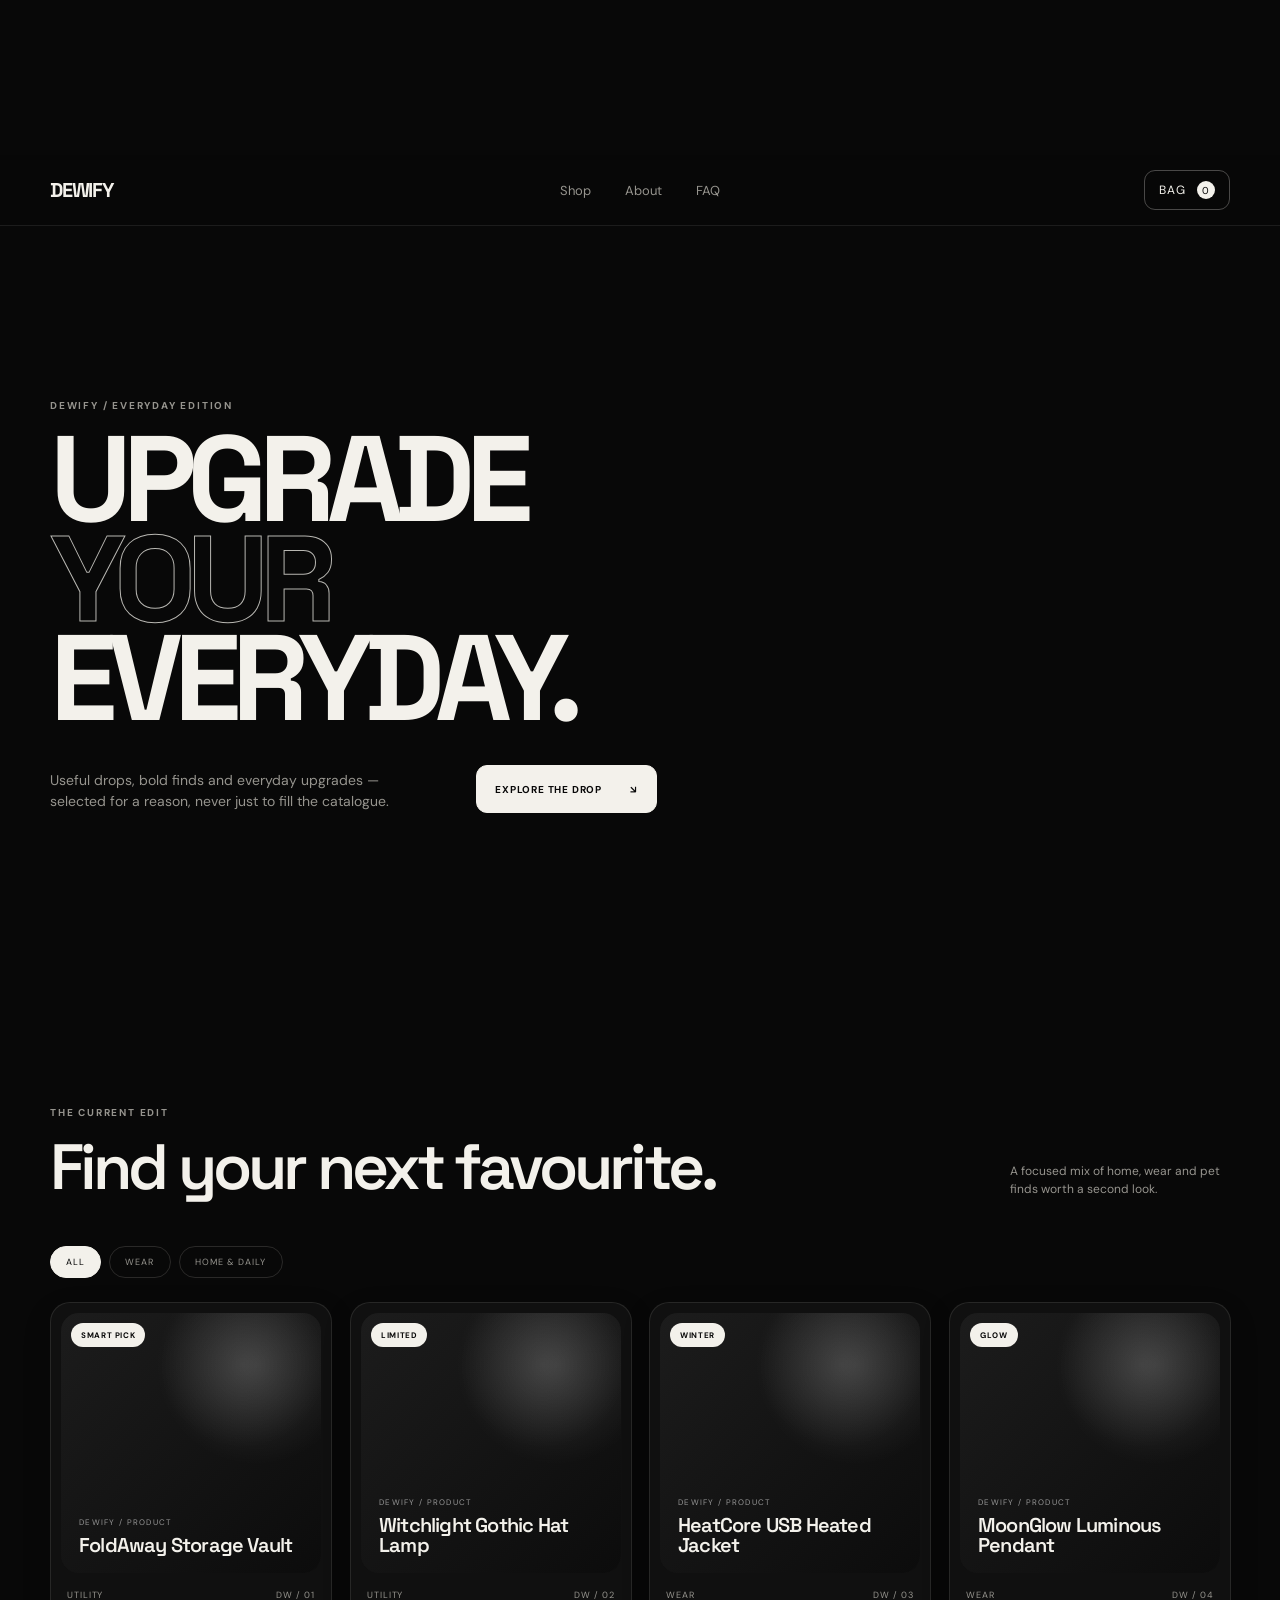
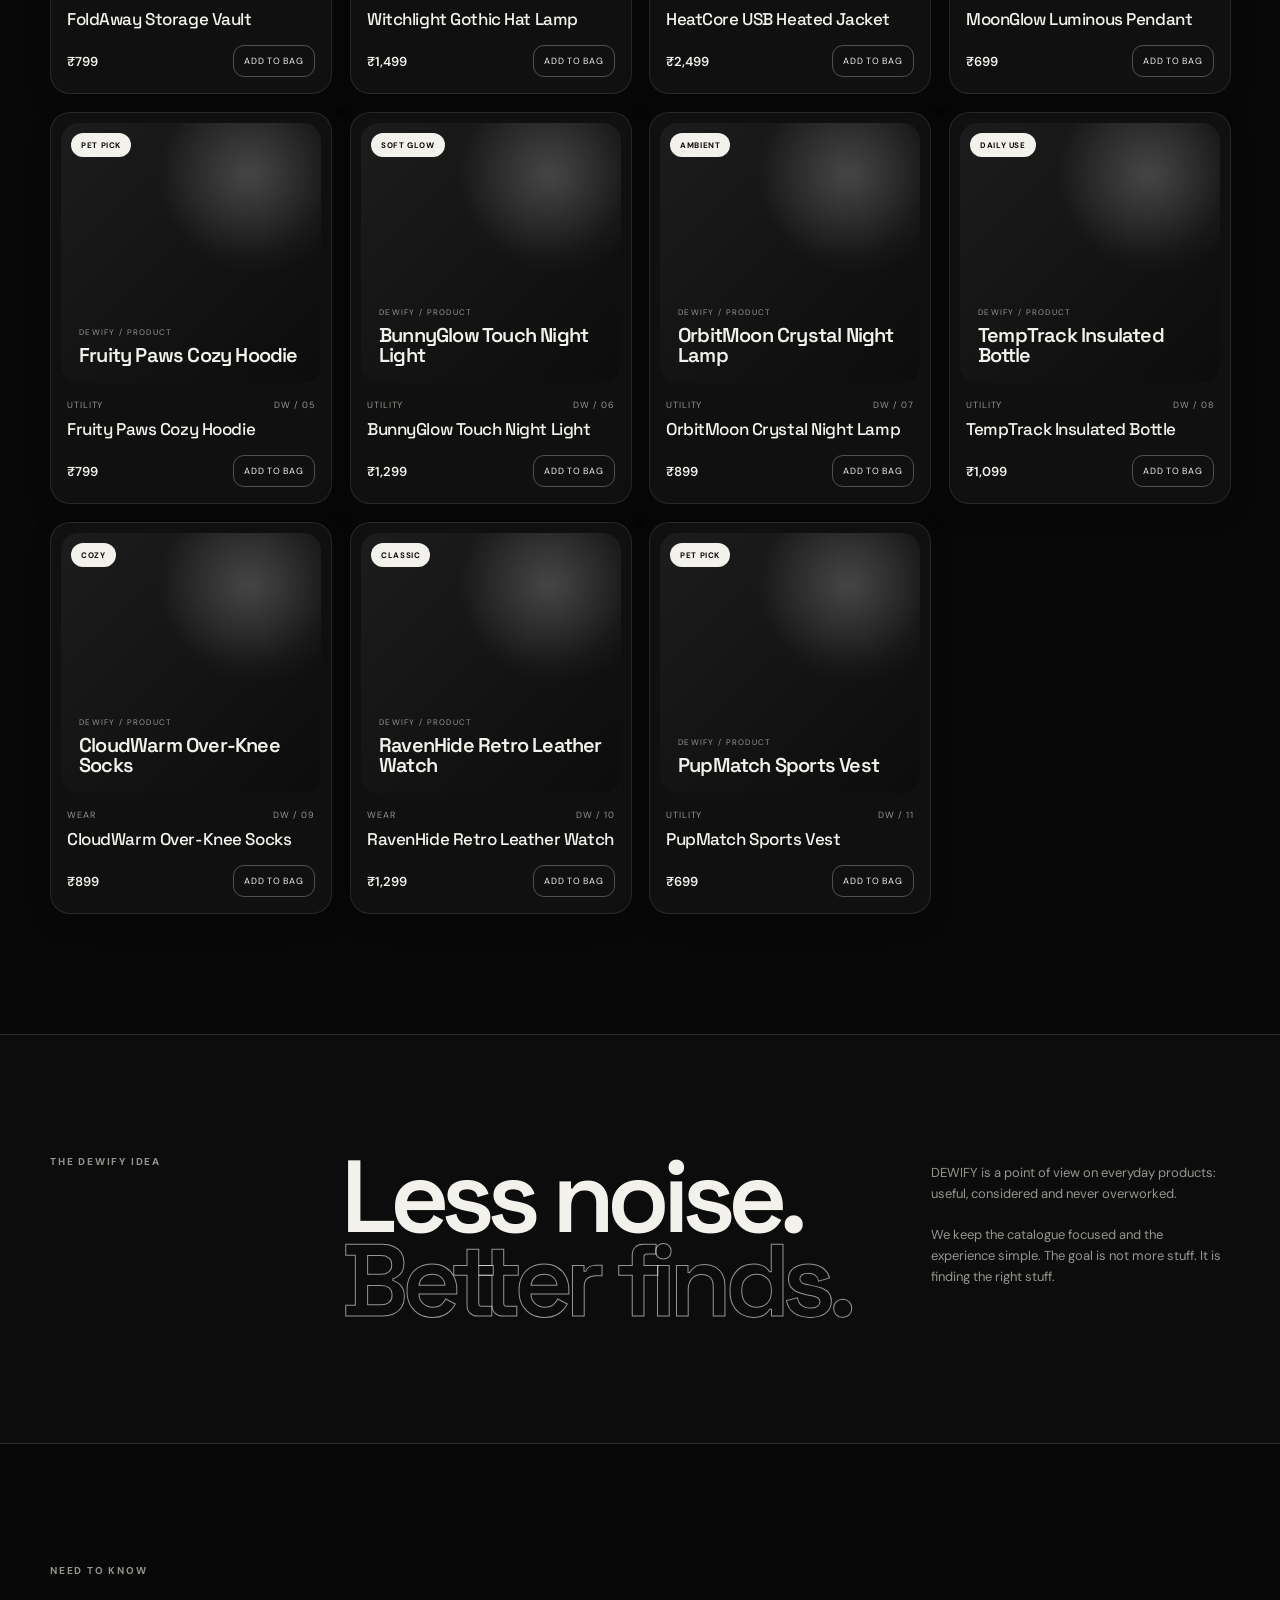
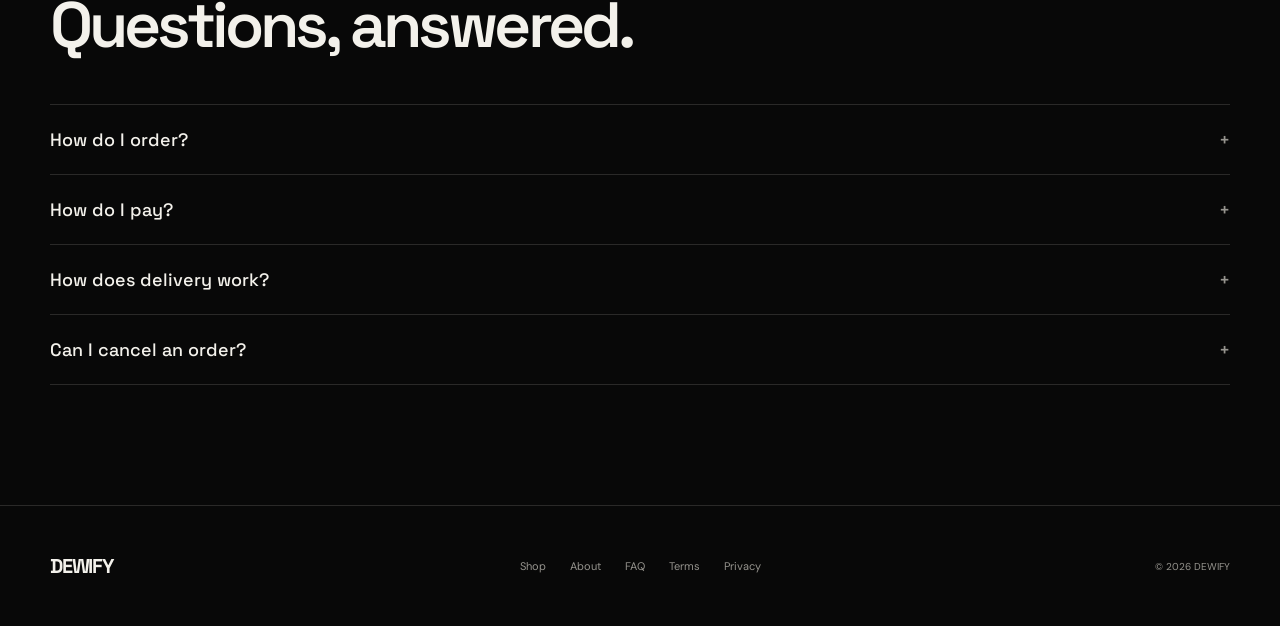
==== commit 07686a51: "Remove Object 01 hero and add lightweight interactive starfield" ====
--- a/index.html
+++ b/index.html
@@ -8,18 +8,23 @@
   <title>DEWIFY — Curated Drops</title>
   <link rel="preconnect" href="https://fonts.googleapis.com">
   <link rel="preconnect" href="https://fonts.gstatic.com" crossorigin>
+  <link rel="preconnect" href="https://images.weserv.nl">
+  <link rel="preconnect" href="https://cf.cjdropshipping.com">
+  <link rel="preconnect" href="https://oss-cf.cjdropshipping.com">
   <link href="https://fonts.googleapis.com/css2?family=DM+Sans:wght@400;500;600;700&family=Space+Grotesk:wght@400;500;600;700&display=swap" rel="stylesheet">
   <link rel="stylesheet" href="styles.css">
   <link rel="stylesheet" href="product-details.css">
   <link rel="stylesheet" href="refined-ui.css">
   <link rel="stylesheet" href="product-fullscreen.css">
   <link rel="stylesheet" href="interactions.css">
+  <link rel="stylesheet" href="stars.css">
 </head>
 <body>
+  <canvas id="starfield" aria-hidden="true"></canvas>
   <div class="noise" aria-hidden="true"></div>
   <header class="site-header" id="top"><nav class="nav container" aria-label="Main navigation"><a class="brand" href="#top" aria-label="DEWIFY home">DEWIFY</a><div class="nav-links"><a href="#shop">Shop</a><a href="#about">About</a><a href="#faq">FAQ</a></div><button class="bag-button" id="openBag" type="button" aria-label="Open shopping bag">Bag <span id="bagCount">0</span></button></nav></header>
   <main>
-    <section class="hero container" aria-labelledby="heroTitle"><div class="hero-copy"><p class="eyebrow reveal">DEWIFY / EVERYDAY EDITION</p><h1 id="heroTitle" class="hero-title reveal">UPGRADE<br><span>YOUR</span><br>EVERYDAY.</h1><div class="hero-bottom reveal"><p>Useful drops, bold finds and everyday upgrades — selected for a reason, never just to fill the catalogue.</p><a class="button button-light" href="#shop">Explore the drop <span>↘</span></a></div></div><div class="hero-art" aria-label="Featured DEWIFY product"><div class="art-frame"><button class="hero-product-feature" id="heroProductFeature" type="button" data-product-id="dw-bunnyglow" aria-label="View BunnyGlow Touch Night Light details"><img src="https://cf.cjdropshipping.com/17154720/2405120725050328100.jpg" alt="BunnyGlow Touch Night Light product image" loading="eager" referrerpolicy="no-referrer"></button><div class="art-caption">DW / 01 · SOFT LIGHT / DAILY</div></div></div></section>
+    <section class="hero container" aria-labelledby="heroTitle"><div class="hero-copy"><p class="eyebrow reveal">DEWIFY / EVERYDAY EDITION</p><h1 id="heroTitle" class="hero-title reveal">UPGRADE<br><span>YOUR</span><br>EVERYDAY.</h1><div class="hero-bottom reveal"><p>Useful drops, bold finds and everyday upgrades — selected for a reason, never just to fill the catalogue.</p><a class="button button-light" href="#shop">Explore the drop <span>↘</span></a></div></div></section>
     <section class="ticker" aria-label="DEWIFY highlights"><div class="ticker-track"><span>DEWIFY</span><i>—</i><span>CURATED DROPS</span><i>—</i><span>BUILT FOR EVERYDAY</span><i>—</i><span>DEWIFY</span><i>—</i><span>CURATED DROPS</span><i>—</i><span>BUILT FOR EVERYDAY</span><i>—</i></div></section>
     <section class="shop section container" id="shop" aria-labelledby="shopTitle"><div class="section-heading reveal"><div><p class="eyebrow">THE CURRENT EDIT</p><h2 id="shopTitle">Find your next favourite.</h2></div><p class="section-note">A focused mix of home, wear and pet finds worth a second look.</p></div><div class="filters" id="filters" role="group" aria-label="Filter products"><button class="filter active" data-filter="All" type="button">All</button><button class="filter" data-filter="Wear" type="button">Wear</button><button class="filter" data-filter="Utility" type="button">Home &amp; Daily</button></div><div class="product-grid" id="productGrid" aria-live="polite"></div></section>
     <section class="manifesto section" id="about"><div class="container manifesto-inner"><p class="eyebrow reveal">THE DEWIFY IDEA</p><h2 class="reveal">Less noise.<br><em>Better finds.</em></h2><div class="manifesto-copy reveal"><p>DEWIFY is a point of view on everyday products: useful, considered and never overworked.</p><p>We keep the catalogue focused and the experience simple. The goal is not more stuff. It is finding the right stuff.</p></div></div></section>
@@ -30,6 +35,6 @@
   <div class="modal" id="checkoutModal" aria-hidden="true" role="dialog" aria-modal="true" aria-labelledby="checkoutTitle"><div class="modal-backdrop" id="modalBackdrop"></div><div class="checkout-panel"><div class="drawer-head"><div><p class="eyebrow">DEWIFY / CHECKOUT</p><h2 id="checkoutTitle">Complete order</h2></div><button class="icon-button" id="closeCheckout" type="button" aria-label="Close checkout">×</button></div><div class="checkout-layout"><form id="checkoutForm" novalidate><label>Full name<input id="customerName" name="name" autocomplete="name" required></label><label>Phone number<input id="customerPhone" name="phone" type="tel" inputmode="tel" autocomplete="tel" required></label><label>Email address<input id="customerEmail" name="email" type="email" autocomplete="email" required></label><label>Full delivery address<textarea id="customerAddress" name="address" autocomplete="street-address" rows="4" required></textarea></label><div class="checkout-fields-two"><label>City<input id="customerCity" name="city" autocomplete="address-level2" required></label><label>State<input id="customerState" name="state" autocomplete="address-level1" required></label></div><label>Pincode<input id="customerPincode" name="pincode" inputmode="numeric" autocomplete="postal-code" pattern="[0-9]{6}" required></label><div class="payment-note"><span>PAYMENT</span><strong>Online payment — coming soon</strong><p>Your order request is saved to the DEWIFY order system as <b>pending</b>. Razorpay will be connected here before live payment is enabled.</p></div><p class="form-error" id="formError" role="alert"></p><button class="button button-light button-full" type="submit">Submit order request <span>↗</span></button></form><div class="checkout-summary"><p class="eyebrow">ORDER SUMMARY</p><div id="checkoutItems"></div><div class="summary-total"><span>Total</span><strong id="checkoutTotal">₹0</strong></div><p class="summary-footnote">No payment is collected in this version.</p></div></div></div></div>
   <div class="modal order-success" id="orderSuccess" aria-hidden="true" role="dialog" aria-modal="true" aria-labelledby="successTitle"><div class="modal-backdrop" id="successBackdrop"></div><div class="success-panel"><div class="success-mark" aria-hidden="true">✓</div><p class="eyebrow">DEWIFY / ORDER CREATED</p><h2 id="successTitle">Your order request is ready.</h2><p class="success-lead">Your order details have been submitted. Payment is still pending until the live payment system is connected.</p><div class="success-grid"><div><span>ORDER ID</span><strong id="successOrderId">DEWIFY-000000</strong></div><div><span>CUSTOMER</span><strong id="successCustomer">—</strong></div><div><span>TOTAL</span><strong id="successTotal">₹0</strong></div><div><span>STATUS</span><strong id="successStatus">NEW</strong></div></div><div class="success-actions"><button class="button button-light" id="copyOrderMessage" type="button">Copy order message</button><button class="button button-ghost" id="closeOrderSuccess" type="button">Done</button></div><p class="success-note">Payment is not collected in this version. Your order is stored in the DEWIFY order system.</p></div></div>
   <div class="toast" id="toast" role="status" aria-live="polite"></div>
-  <script src="config.js"></script><script src="app.js"></script><script src="product-details.js"></script><script src="product-image-runtime.js"></script><script src="hero-product.js"></script><script src="interactions.js"></script>
+  <script src="config.js"></script><script src="app.js"></script><script src="product-details.js"></script><script src="product-image-runtime.js"></script><script src="interactions.js"></script><script src="stars.js"></script>
 </body>
 </html>
--- a/interactions.css
+++ b/interactions.css
@@ -1,134 +1,99 @@
-/* DEWIFY — restrained interaction layer
+/* DEWIFY — premium interaction layer
    Motion is purposeful: depth, feedback, and navigation.
 */
 :root { --dew-motion: cubic-bezier(.16,1,.3,1); }
 
-/* Card depth / cursor light */
 .product-card {
   --mx: 50%; --my: 50%;
+  position: relative;
   transform: translate3d(0,0,0) perspective(900px) rotateX(0deg) rotateY(0deg);
   transform-style: preserve-3d;
   will-change: transform;
 }
 .product-card::before {
-  content:"";
-  position:absolute;
-  inset:0;
-  z-index:5;
-  pointer-events:none;
+  content:""; position:absolute; inset:0; z-index:5; pointer-events:none;
   border-radius:inherit;
-  background: radial-gradient(280px circle at var(--mx) var(--my), rgba(255,255,255,.09), transparent 62%);
-  opacity:0;
-  transition:opacity .25s ease;
+  background:radial-gradient(280px circle at var(--mx) var(--my),rgba(255,255,255,.09),transparent 62%);
+  opacity:0; transition:opacity .25s ease;
 }
 .product-card:hover::before { opacity:1; }
 .product-card .product-info { position:relative; z-index:2; }
 .product-card .product-visual { transform:translateZ(0); }
 
-/* Buttons have a physical press, not a generic fade. */
-.add-button, .button, .bag-button, .filter, .icon-button, .clear-button {
-  position:relative;
-  overflow:hidden;
-  isolation:isolate;
+.add-button,.button,.bag-button,.filter,.icon-button,.clear-button { position:relative; overflow:hidden; isolation:isolate; }
+.add-button::after,.button::after,.bag-button::after,.filter::after {
+  content:""; position:absolute; width:70px; height:70px; left:var(--ripple-x,50%); top:var(--ripple-y,50%);
+  border-radius:50%; background:rgba(255,255,255,.16); transform:translate(-50%,-50%) scale(0); opacity:0; pointer-events:none;
 }
-.add-button::after, .button::after, .bag-button::after, .filter::after {
-  content:"";
-  position:absolute;
-  width:70px;
-  height:70px;
-  left:var(--ripple-x,50%);
-  top:var(--ripple-y,50%);
-  border-radius:50%;
-  background:rgba(255,255,255,.16);
-  transform:translate(-50%,-50%) scale(0);
-  opacity:0;
-  pointer-events:none;
-}
-.interaction-ripple::after { animation: dewRipple .55s var(--dew-motion); }
+.interaction-ripple::after { animation:dewRipple .55s var(--dew-motion); }
 @keyframes dewRipple { 0%{transform:translate(-50%,-50%) scale(0);opacity:.8} 100%{transform:translate(-50%,-50%) scale(3.4);opacity:0} }
 
-/* Product image enters with a tiny reveal when the catalogue changes. */
-.product-card.dew-enter { animation: dewCardEnter .5s var(--dew-motion) both; }
-@keyframes dewCardEnter {
-  from { opacity:0; transform:translateY(12px) scale(.985); clip-path:inset(8% 0 0 round 16px); }
-  to { opacity:1; transform:translateY(0) scale(1); clip-path:inset(0 round 16px); }
+.product-card.dew-enter { animation:dewCardEnter .5s var(--dew-motion) both; }
+@keyframes dewCardEnter { from{opacity:0;transform:translateY(12px) scale(.985);clip-path:inset(8% 0 0 round 16px)} to{opacity:1;transform:translateY(0) scale(1);clip-path:inset(0 round 16px)} }
+.product-card.dew-added { animation:dewAdded .52s var(--dew-motion); }
+@keyframes dewAdded { 0%,100%{transform:translate3d(0,0,0)} 35%{transform:translate3d(0,-7px,0) scale(1.012)} 70%{transform:translate3d(0,0,0) scale(.998)} }
+
+/* Featured OBJECT 01: keep the actual product fully visible and add a restrained cinematic float. */
+.hero-art { perspective:1000px; }
+.hero-product-feature {
+  position:relative; display:block; width:100%; height:100%; padding:0; margin:0;
+  border:0; border-radius:inherit; overflow:hidden; cursor:pointer;
+  background:#f2f1ed; transform:translateZ(0); animation:heroFloat 6s ease-in-out infinite;
+  will-change:transform;
 }
+.hero-product-feature img {
+  display:block; width:100%; height:100%; max-width:none;
+  object-fit:contain !important; object-position:center center;
+  padding:5%; background:#f2f1ed;
+  transform:scale(1); transform-origin:center;
+  transition:transform .7s var(--dew-motion),filter .7s var(--dew-motion);
+}
+.hero-product-feature:hover { animation-play-state:paused; }
+.hero-product-feature:hover img { transform:scale(1.035); filter:saturate(1.06) contrast(1.025); }
+.hero-product-feature::before {
+  content:""; position:absolute; inset:-5% -35%; z-index:2; pointer-events:none;
+  background:linear-gradient(115deg,transparent 38%,rgba(255,255,255,.22) 50%,transparent 62%);
+  transform:translateX(-75%); opacity:0;
+}
+.hero-product-feature:hover::before { opacity:1; animation:heroSweep .9s var(--dew-motion) both; }
+@keyframes heroFloat {
+  0%,100% { transform:translate3d(0,0,0) scale(1); }
+  50% { transform:translate3d(0,-6px,0) scale(1.008); }
+}
+@keyframes heroSweep { to{transform:translateX(75%)} }
 
-/* Add-to-bag feedback */
-.product-card.dew-added { animation: dewAdded .52s var(--dew-motion); }
-@keyframes dewAdded {
-  0%,100% { transform:translate3d(0,0,0); }
-  35% { transform:translate3d(0,-7px,0) scale(1.012); }
-  70% { transform:translate3d(0,0,0) scale(.998); }
-}
-
-/* Featured product gets a quiet cinematic hover. */
-.hero-product-feature { transform:translateZ(0); }
-.hero-product-feature img { transform:scale(1); transition:transform .9s var(--dew-motion), filter .9s var(--dew-motion); }
-.hero-product-feature:hover img { transform:scale(1.055); filter:saturate(1.08) contrast(1.035); }
-.hero-product-feature::before {
-  content:"";
-  position:absolute;
-  inset:0;
-  z-index:2;
-  pointer-events:none;
-  background:linear-gradient(115deg,transparent 28%,rgba(255,255,255,.18) 48%,transparent 68%);
-  transform:translateX(-125%);
-}
-.hero-product-feature:hover::before { animation:heroSweep .9s var(--dew-motion) both; }
-@keyframes heroSweep { to { transform:translateX(125%); } }
-
-/* Detail page opens with a scale/slide rather than a fade. */
 .product-detail-panel {
-  transform:translateY(28px) scale(.965) !important;
-  opacity:1 !important;
+  transform:translateY(28px) scale(.965) !important; opacity:1 !important;
   clip-path:inset(2.5% 2.5% 2.5% 2.5% round 22px);
-  transition:transform .5s var(--dew-motion), clip-path .5s var(--dew-motion), box-shadow .5s var(--dew-motion) !important;
+  transition:transform .5s var(--dew-motion),clip-path .5s var(--dew-motion),box-shadow .5s var(--dew-motion) !important;
   box-shadow:0 30px 100px rgba(0,0,0,.5);
 }
-.product-detail-modal.is-open .product-detail-panel {
-  transform:translateY(0) scale(1) !important;
-  clip-path:inset(0 round 22px);
-}
+.product-detail-modal.is-open .product-detail-panel { transform:translateY(0) scale(1) !important; clip-path:inset(0 round 22px); }
 .product-detail-modal .modal-backdrop { opacity:0; transition:opacity .35s ease; }
 .product-detail-modal.is-open .modal-backdrop { opacity:1; }
-
-/* Image hover depth in detail view. */
 .product-detail-main-image { position:relative; }
 .product-detail-main-image::after {
-  content:"";
-  position:absolute;
-  inset:0;
-  pointer-events:none;
-  background:linear-gradient(120deg,transparent 35%,rgba(255,255,255,.09) 50%,transparent 65%);
-  transform:translateX(-120%);
+  content:""; position:absolute; inset:0; pointer-events:none;
+  background:linear-gradient(120deg,transparent 35%,rgba(255,255,255,.09) 50%,transparent 65%); transform:translateX(-120%);
 }
 .product-detail-main-image:hover::after { animation:detailSweep .8s var(--dew-motion); }
-@keyframes detailSweep { to { transform:translateX(120%); } }
+@keyframes detailSweep { to{transform:translateX(120%)} }
 
-/* Cart opens with a physical slide. */
-.cart-drawer .drawer-panel {
-  transform:translateX(100%);
-  transition:transform .48s var(--dew-motion) !important;
-}
+.cart-drawer .drawer-panel { transform:translateX(100%); transition:transform .48s var(--dew-motion) !important; }
 .cart-drawer.is-open .drawer-panel { transform:translateX(0); }
-
-/* Bag count pops only when its value changes. */
 .bag-button.dew-count-pop span { animation:bagPop .42s var(--dew-motion); }
 @keyframes bagPop { 0%{transform:scale(1)} 45%{transform:scale(1.35)} 100%{transform:scale(1)} }
 
-/* Ripple feedback should not interfere with keyboard focus. */
 :focus-visible { outline:2px solid rgba(243,241,235,.85); outline-offset:3px; }
 
-@media (max-width: 760px) {
+@media (max-width:760px) {
   .product-card::before { display:none; }
   .product-card.dew-enter { animation-duration:.4s; }
   .hero-product-feature::before { display:none; }
+  .hero-product-feature img { padding:7%; }
 }
-
-@media (prefers-reduced-motion: reduce) {
-  .product-card, .product-card::before, .product-card.dew-enter, .product-card.dew-added,
-  .hero-product-feature img, .product-detail-panel, .product-detail-modal .modal-backdrop,
-  .product-detail-main-image::after, .cart-drawer .drawer-panel, .bag-button.dew-count-pop span,
+@media (prefers-reduced-motion:reduce) {
+  .product-card,.product-card::before,.product-card.dew-enter,.product-card.dew-added,.hero-product-feature,.hero-product-feature img,.product-detail-panel,
+  .product-detail-modal .modal-backdrop,.product-detail-main-image::after,.cart-drawer .drawer-panel,.bag-button.dew-count-pop span,
   .interaction-ripple::after { animation:none !important; transition:none !important; }
 }
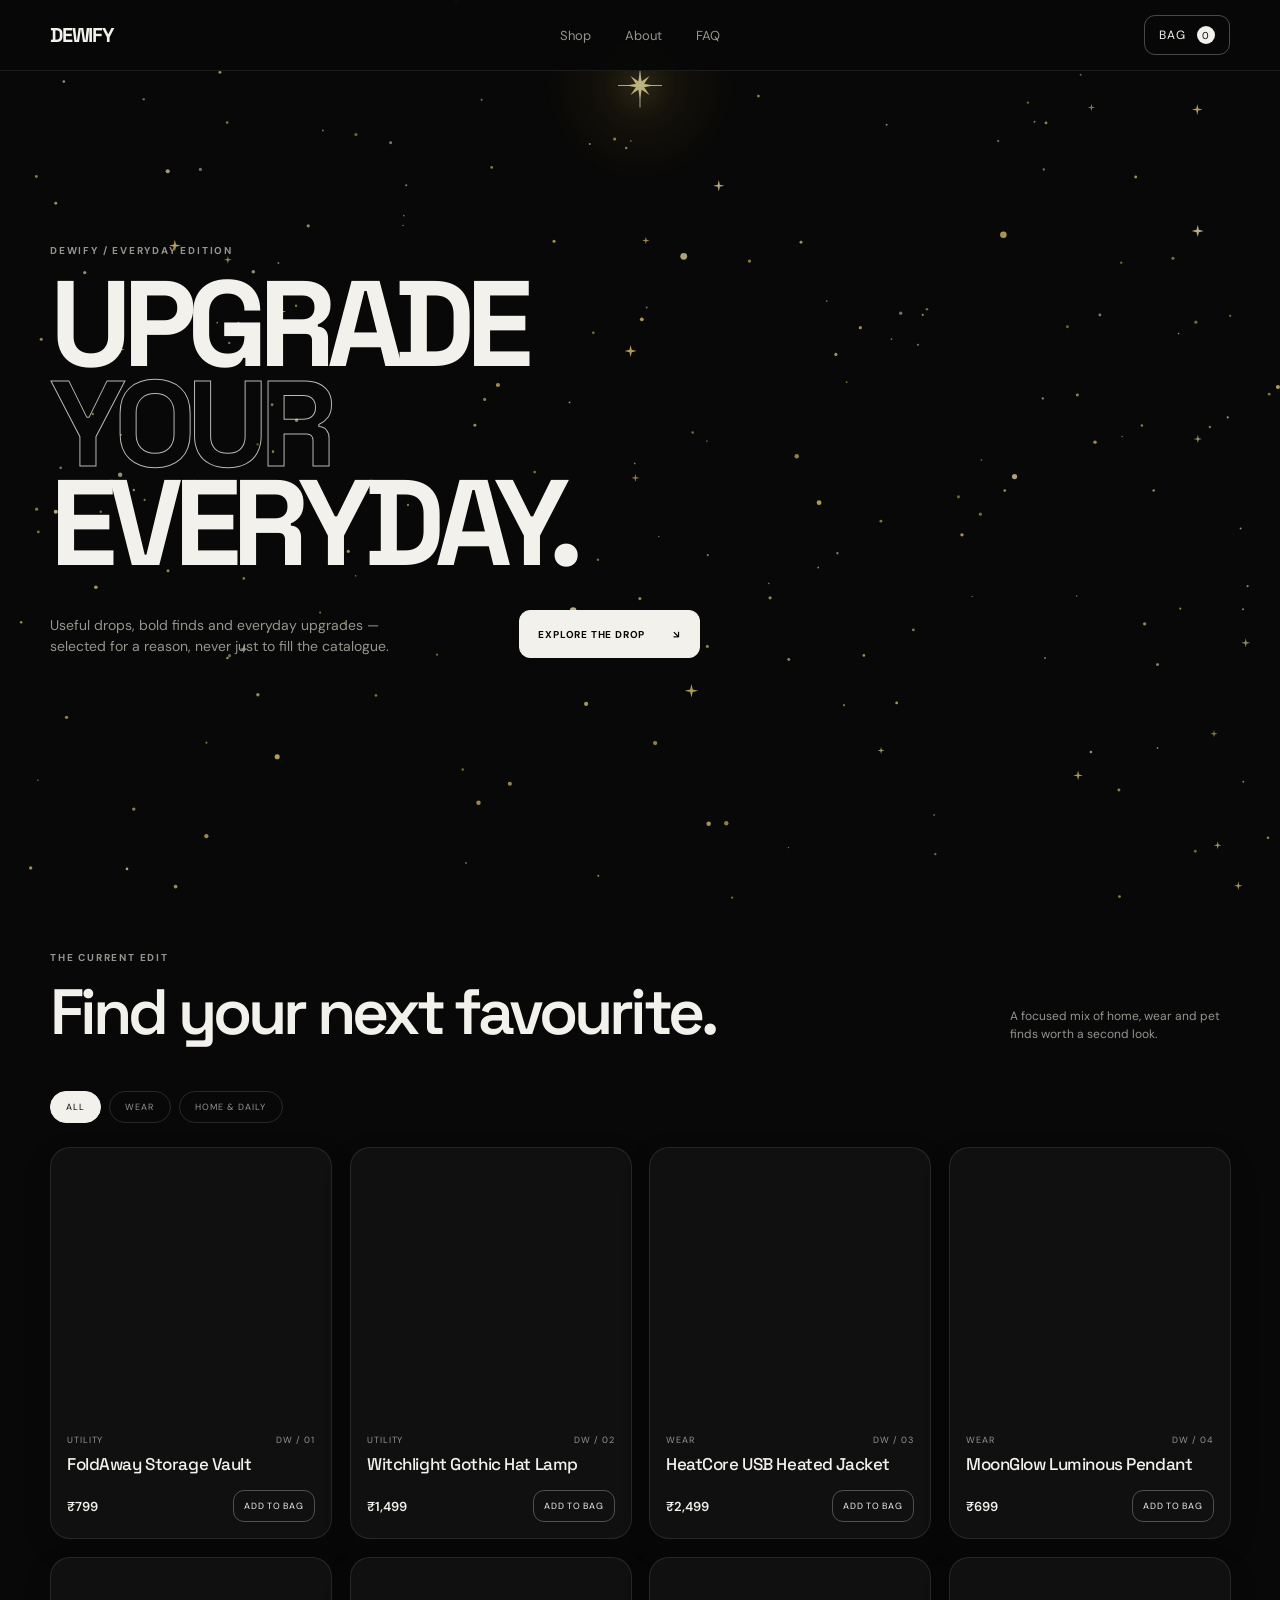
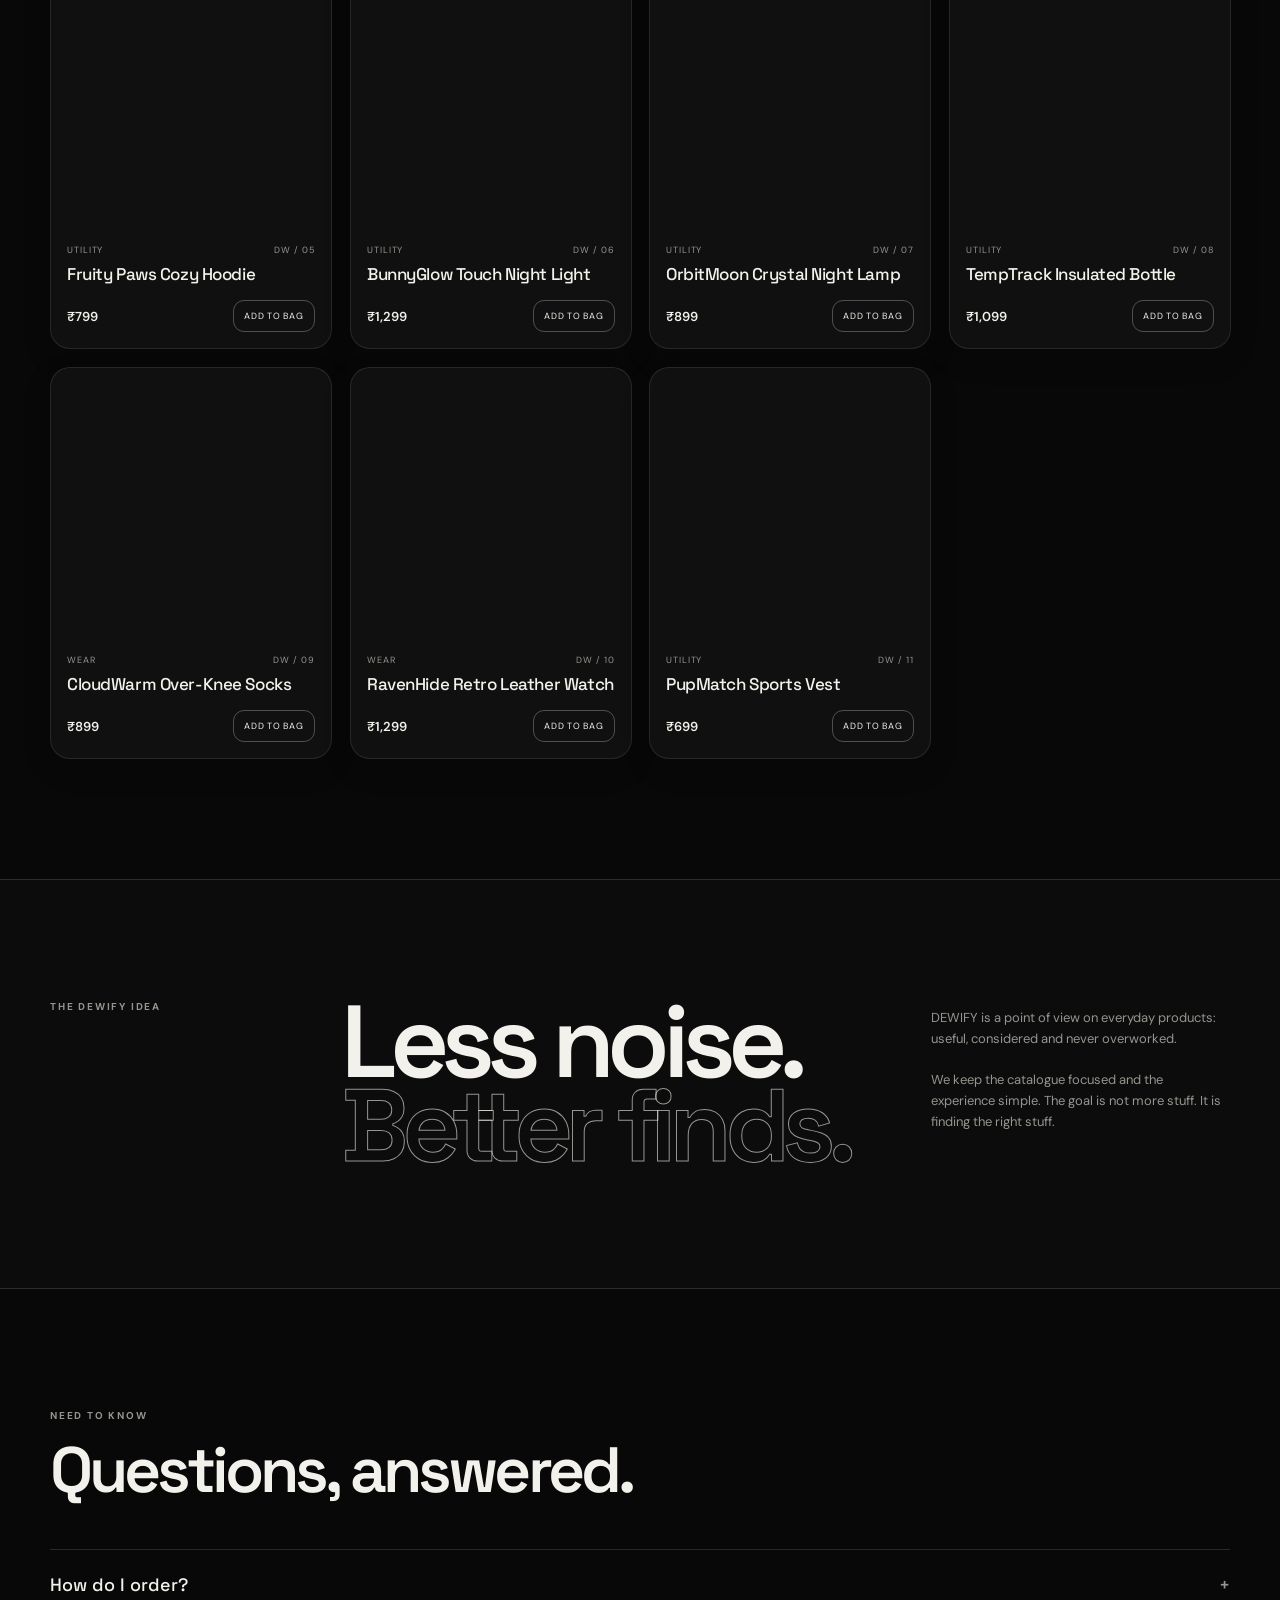
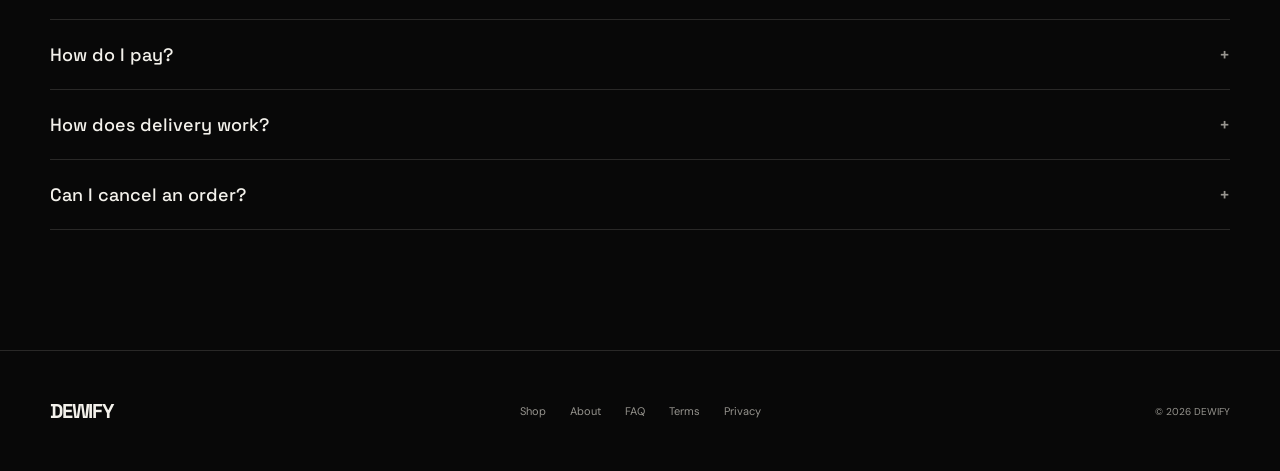
==== commit d63c7655: "Position spotlight star directly above catalog" ====
--- a/index.html
+++ b/index.html
@@ -18,6 +18,7 @@
   <link rel="stylesheet" href="product-fullscreen.css">
   <link rel="stylesheet" href="interactions.css">
   <link rel="stylesheet" href="stars.css">
+  <link rel="stylesheet" href="catalog-light.css">
 </head>
 <body>
   <canvas id="starfield" aria-hidden="true"></canvas>
@@ -26,7 +27,9 @@
   <main>
     <section class="hero container" aria-labelledby="heroTitle"><div class="hero-copy"><p class="eyebrow reveal">DEWIFY / EVERYDAY EDITION</p><h1 id="heroTitle" class="hero-title reveal">UPGRADE<br><span>YOUR</span><br>EVERYDAY.</h1><div class="hero-bottom reveal"><p>Useful drops, bold finds and everyday upgrades — selected for a reason, never just to fill the catalogue.</p><a class="button button-light" href="#shop">Explore the drop <span>↘</span></a></div></div></section>
     <section class="ticker" aria-label="DEWIFY highlights"><div class="ticker-track"><span>DEWIFY</span><i>—</i><span>CURATED DROPS</span><i>—</i><span>BUILT FOR EVERYDAY</span><i>—</i><span>DEWIFY</span><i>—</i><span>CURATED DROPS</span><i>—</i><span>BUILT FOR EVERYDAY</span><i>—</i></div></section>
-    <section class="shop section container" id="shop" aria-labelledby="shopTitle"><div class="section-heading reveal"><div><p class="eyebrow">THE CURRENT EDIT</p><h2 id="shopTitle">Find your next favourite.</h2></div><p class="section-note">A focused mix of home, wear and pet finds worth a second look.</p></div><div class="filters" id="filters" role="group" aria-label="Filter products"><button class="filter active" data-filter="All" type="button">All</button><button class="filter" data-filter="Wear" type="button">Wear</button><button class="filter" data-filter="Utility" type="button">Home &amp; Daily</button></div><div class="product-grid" id="productGrid" aria-live="polite"></div></section>
+    <section class="shop section container" id="shop" aria-labelledby="shopTitle">
+      <div class="catalog-star" aria-hidden="true"><div class="catalog-star-core"></div><div class="catalog-star-beam"></div></div>
+      <div class="section-heading reveal"><div><p class="eyebrow">THE CURRENT EDIT</p><h2 id="shopTitle">Find your next favourite.</h2></div><p class="section-note">A focused mix of home, wear and pet finds worth a second look.</p></div><div class="filters" id="filters" role="group" aria-label="Filter products"><button class="filter active" data-filter="All" type="button">All</button><button class="filter" data-filter="Wear" type="button">Wear</button><button class="filter" data-filter="Utility" type="button">Home &amp; Daily</button></div><div class="product-grid" id="productGrid" aria-live="polite"></div></section>
     <section class="manifesto section" id="about"><div class="container manifesto-inner"><p class="eyebrow reveal">THE DEWIFY IDEA</p><h2 class="reveal">Less noise.<br><em>Better finds.</em></h2><div class="manifesto-copy reveal"><p>DEWIFY is a point of view on everyday products: useful, considered and never overworked.</p><p>We keep the catalogue focused and the experience simple. The goal is not more stuff. It is finding the right stuff.</p></div></div></section>
     <section class="faq section container" id="faq" aria-labelledby="faqTitle"><div class="section-heading reveal"><div><p class="eyebrow">NEED TO KNOW</p><h2 id="faqTitle">Questions, answered.</h2></div></div><div class="faq-list"><details class="faq-item reveal"><summary>How do I order?<span>+</span></summary><p>Add products to your bag, enter your delivery details and submit the checkout form. Your order is sent to DEWIFY through the store backend and saved in the order system.</p></details><details class="faq-item reveal"><summary>How do I pay?<span>+</span></summary><p>Online payment is planned for the live checkout. This version records the order as pending and does not claim that a payment has been collected.</p></details><details class="faq-item reveal"><summary>How does delivery work?<span>+</span></summary><p>Product-level delivery coverage and estimates depend on the fulfilment route and destination. Confirm the available shipping route before publishing a product for sale.</p></details><details class="faq-item reveal"><summary>Can I cancel an order?<span>+</span></summary><p>Cancellation and refund terms should be published before accepting live payment. Order support can be handled through the DEWIFY contact channel.</p></details></div></section>
   </main>
--- a/stars.css
+++ b/stars.css
@@ -0,0 +1,6 @@
+/* DEWIFY — ultra-light interactive stars. One canvas, no images, no blur filters. */
+#starfield{position:fixed;inset:0;width:100%;height:100%;z-index:0;pointer-events:none;opacity:.72;}
+.site-header,main,footer{position:relative;z-index:1;}
+.hero{grid-template-columns:1fr !important;}
+.hero-copy{max-width:1060px;}
+@media (prefers-reduced-motion:reduce){#starfield{opacity:.5;}}
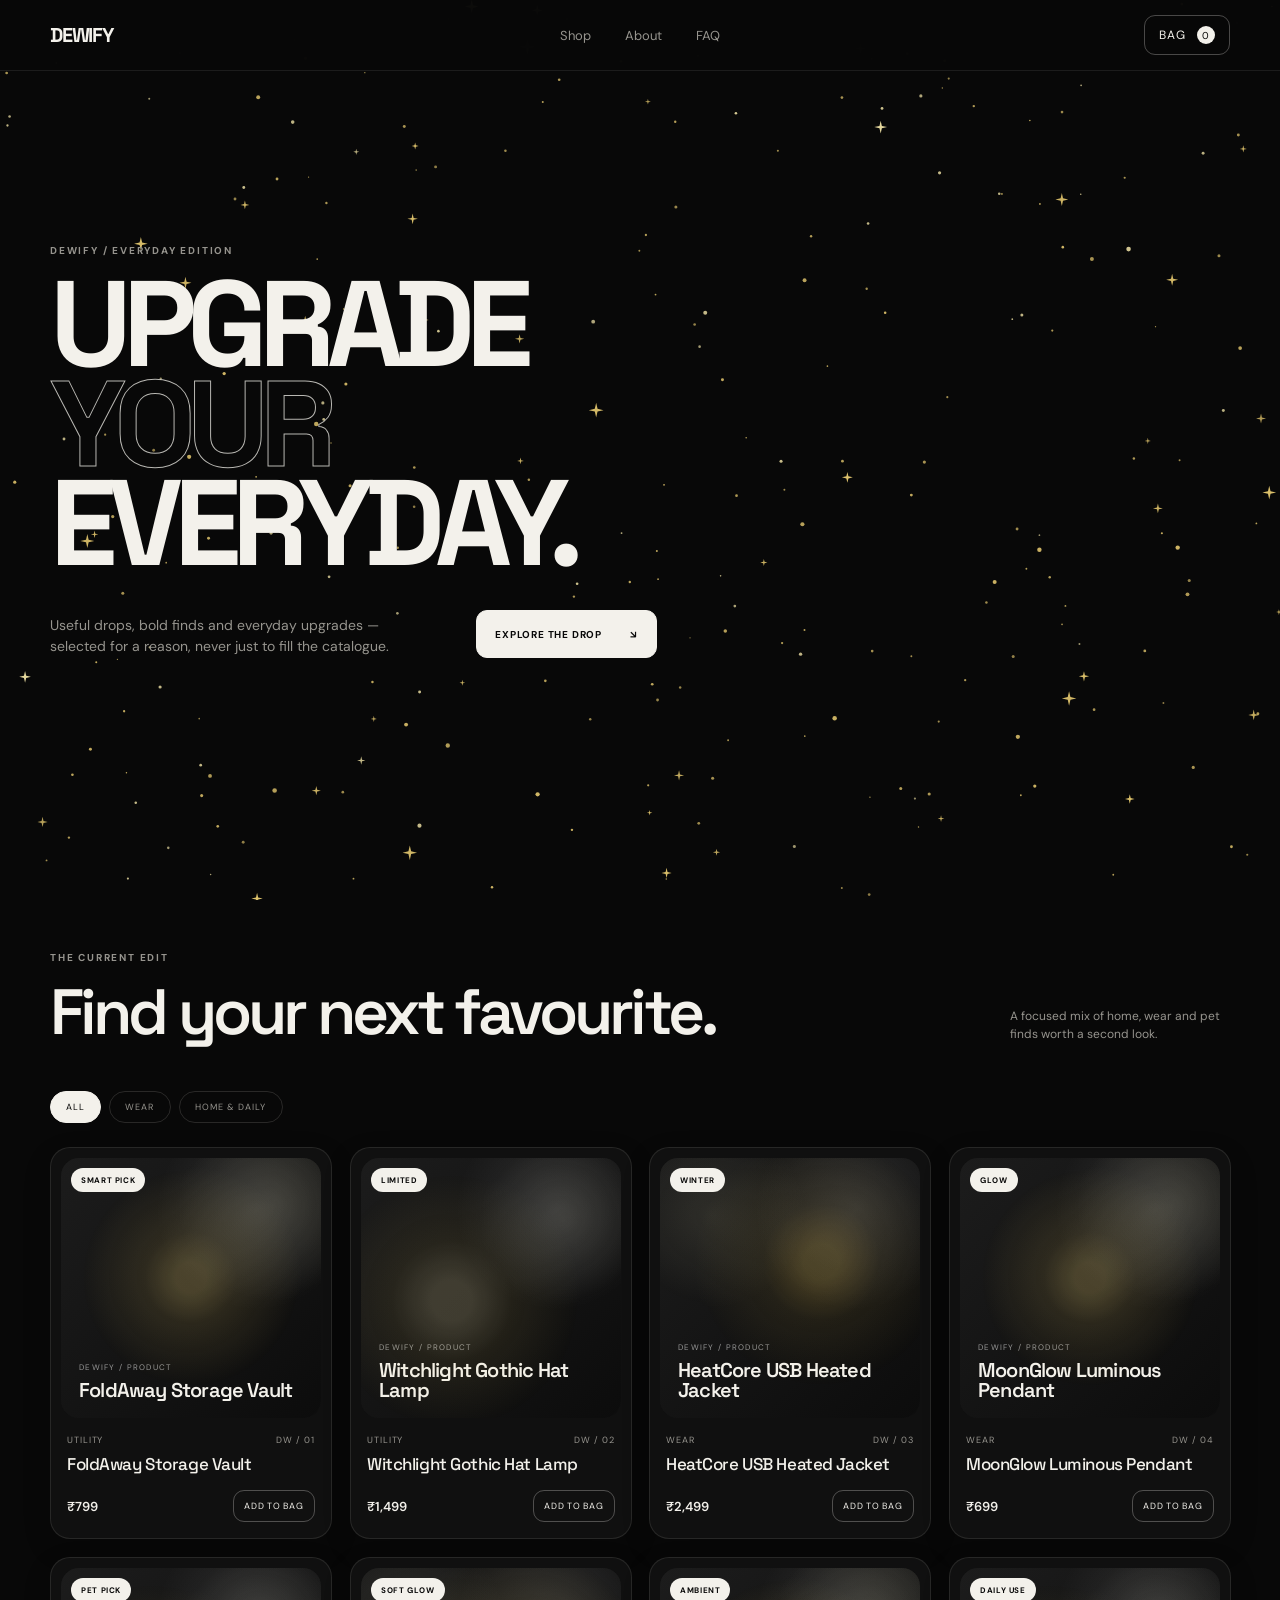
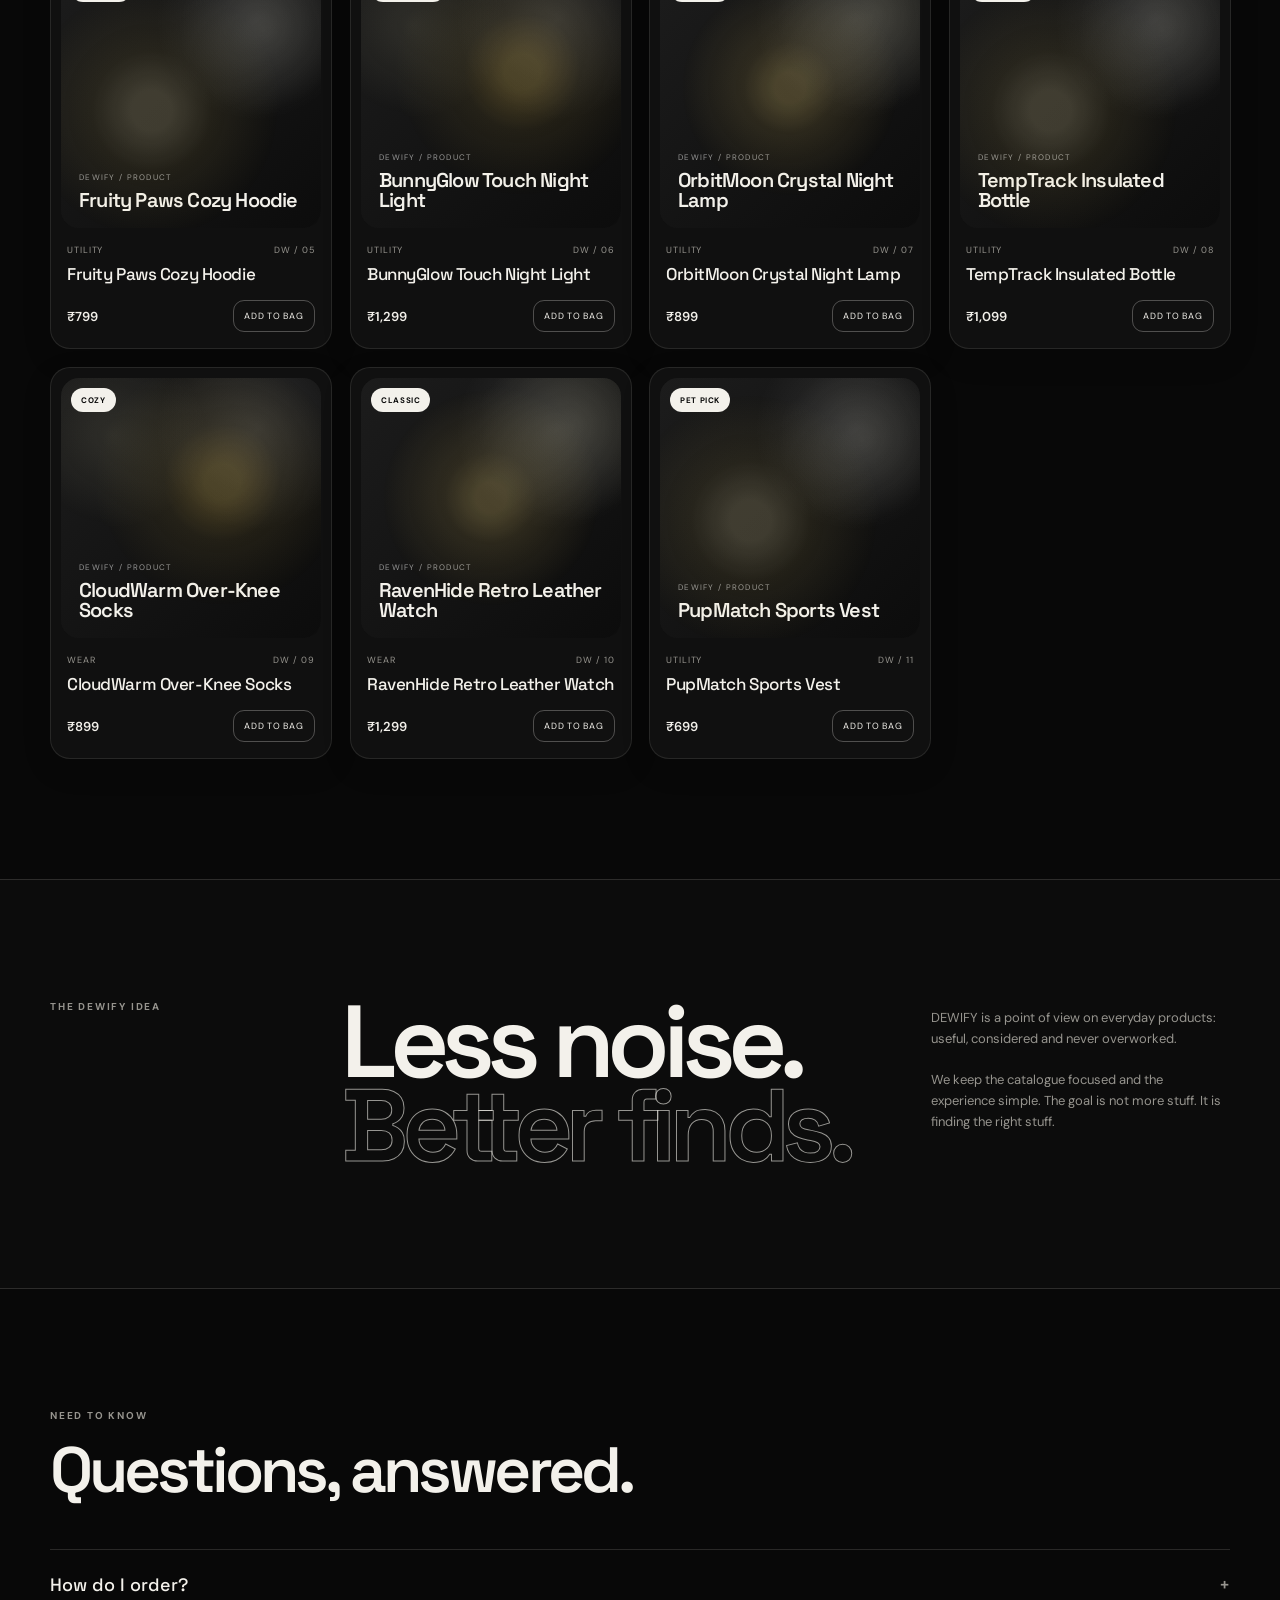
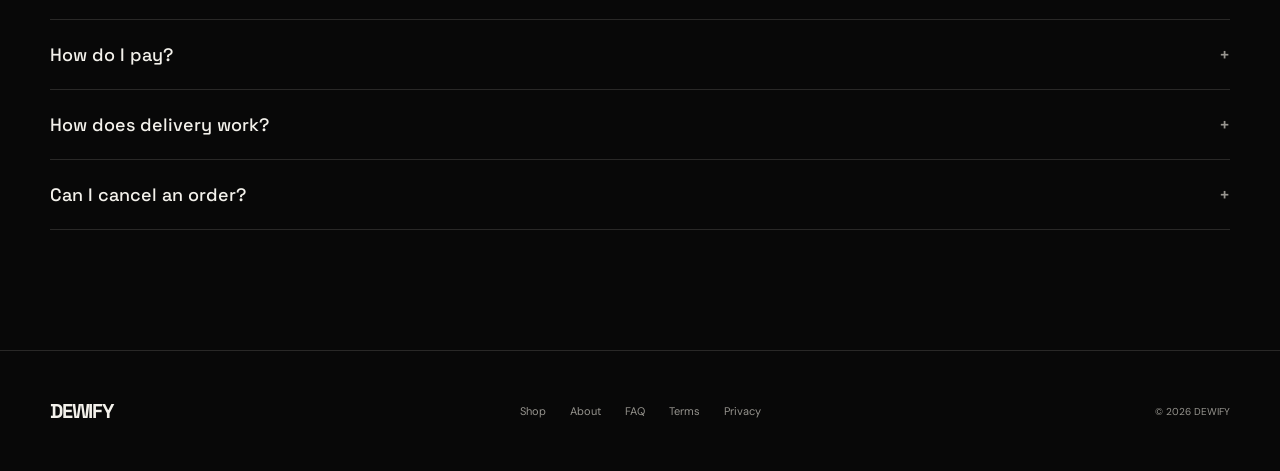
==== commit abd12f3e: "Add refined eased animations and remove catalog spotlight" ====
--- a/index.html
+++ b/index.html
@@ -19,6 +19,7 @@
   <link rel="stylesheet" href="interactions.css">
   <link rel="stylesheet" href="stars.css">
   <link rel="stylesheet" href="catalog-light.css">
+  <link rel="stylesheet" href="dew-motion.css">
 </head>
 <body>
   <canvas id="starfield" aria-hidden="true"></canvas>
@@ -28,7 +29,6 @@
     <section class="hero container" aria-labelledby="heroTitle"><div class="hero-copy"><p class="eyebrow reveal">DEWIFY / EVERYDAY EDITION</p><h1 id="heroTitle" class="hero-title reveal">UPGRADE<br><span>YOUR</span><br>EVERYDAY.</h1><div class="hero-bottom reveal"><p>Useful drops, bold finds and everyday upgrades — selected for a reason, never just to fill the catalogue.</p><a class="button button-light" href="#shop">Explore the drop <span>↘</span></a></div></div></section>
     <section class="ticker" aria-label="DEWIFY highlights"><div class="ticker-track"><span>DEWIFY</span><i>—</i><span>CURATED DROPS</span><i>—</i><span>BUILT FOR EVERYDAY</span><i>—</i><span>DEWIFY</span><i>—</i><span>CURATED DROPS</span><i>—</i><span>BUILT FOR EVERYDAY</span><i>—</i></div></section>
     <section class="shop section container" id="shop" aria-labelledby="shopTitle">
-      <div class="catalog-star" aria-hidden="true"><div class="catalog-star-core"></div><div class="catalog-star-beam"></div></div>
       <div class="section-heading reveal"><div><p class="eyebrow">THE CURRENT EDIT</p><h2 id="shopTitle">Find your next favourite.</h2></div><p class="section-note">A focused mix of home, wear and pet finds worth a second look.</p></div><div class="filters" id="filters" role="group" aria-label="Filter products"><button class="filter active" data-filter="All" type="button">All</button><button class="filter" data-filter="Wear" type="button">Wear</button><button class="filter" data-filter="Utility" type="button">Home &amp; Daily</button></div><div class="product-grid" id="productGrid" aria-live="polite"></div></section>
     <section class="manifesto section" id="about"><div class="container manifesto-inner"><p class="eyebrow reveal">THE DEWIFY IDEA</p><h2 class="reveal">Less noise.<br><em>Better finds.</em></h2><div class="manifesto-copy reveal"><p>DEWIFY is a point of view on everyday products: useful, considered and never overworked.</p><p>We keep the catalogue focused and the experience simple. The goal is not more stuff. It is finding the right stuff.</p></div></div></section>
     <section class="faq section container" id="faq" aria-labelledby="faqTitle"><div class="section-heading reveal"><div><p class="eyebrow">NEED TO KNOW</p><h2 id="faqTitle">Questions, answered.</h2></div></div><div class="faq-list"><details class="faq-item reveal"><summary>How do I order?<span>+</span></summary><p>Add products to your bag, enter your delivery details and submit the checkout form. Your order is sent to DEWIFY through the store backend and saved in the order system.</p></details><details class="faq-item reveal"><summary>How do I pay?<span>+</span></summary><p>Online payment is planned for the live checkout. This version records the order as pending and does not claim that a payment has been collected.</p></details><details class="faq-item reveal"><summary>How does delivery work?<span>+</span></summary><p>Product-level delivery coverage and estimates depend on the fulfilment route and destination. Confirm the available shipping route before publishing a product for sale.</p></details><details class="faq-item reveal"><summary>Can I cancel an order?<span>+</span></summary><p>Cancellation and refund terms should be published before accepting live payment. Order support can be handled through the DEWIFY contact channel.</p></details></div></section>
@@ -38,6 +38,6 @@
   <div class="modal" id="checkoutModal" aria-hidden="true" role="dialog" aria-modal="true" aria-labelledby="checkoutTitle"><div class="modal-backdrop" id="modalBackdrop"></div><div class="checkout-panel"><div class="drawer-head"><div><p class="eyebrow">DEWIFY / CHECKOUT</p><h2 id="checkoutTitle">Complete order</h2></div><button class="icon-button" id="closeCheckout" type="button" aria-label="Close checkout">×</button></div><div class="checkout-layout"><form id="checkoutForm" novalidate><label>Full name<input id="customerName" name="name" autocomplete="name" required></label><label>Phone number<input id="customerPhone" name="phone" type="tel" inputmode="tel" autocomplete="tel" required></label><label>Email address<input id="customerEmail" name="email" type="email" autocomplete="email" required></label><label>Full delivery address<textarea id="customerAddress" name="address" autocomplete="street-address" rows="4" required></textarea></label><div class="checkout-fields-two"><label>City<input id="customerCity" name="city" autocomplete="address-level2" required></label><label>State<input id="customerState" name="state" autocomplete="address-level1" required></label></div><label>Pincode<input id="customerPincode" name="pincode" inputmode="numeric" autocomplete="postal-code" pattern="[0-9]{6}" required></label><div class="payment-note"><span>PAYMENT</span><strong>Online payment — coming soon</strong><p>Your order request is saved to the DEWIFY order system as <b>pending</b>. Razorpay will be connected here before live payment is enabled.</p></div><p class="form-error" id="formError" role="alert"></p><button class="button button-light button-full" type="submit">Submit order request <span>↗</span></button></form><div class="checkout-summary"><p class="eyebrow">ORDER SUMMARY</p><div id="checkoutItems"></div><div class="summary-total"><span>Total</span><strong id="checkoutTotal">₹0</strong></div><p class="summary-footnote">No payment is collected in this version.</p></div></div></div></div>
   <div class="modal order-success" id="orderSuccess" aria-hidden="true" role="dialog" aria-modal="true" aria-labelledby="successTitle"><div class="modal-backdrop" id="successBackdrop"></div><div class="success-panel"><div class="success-mark" aria-hidden="true">✓</div><p class="eyebrow">DEWIFY / ORDER CREATED</p><h2 id="successTitle">Your order request is ready.</h2><p class="success-lead">Your order details have been submitted. Payment is still pending until the live payment system is connected.</p><div class="success-grid"><div><span>ORDER ID</span><strong id="successOrderId">DEWIFY-000000</strong></div><div><span>CUSTOMER</span><strong id="successCustomer">—</strong></div><div><span>TOTAL</span><strong id="successTotal">₹0</strong></div><div><span>STATUS</span><strong id="successStatus">NEW</strong></div></div><div class="success-actions"><button class="button button-light" id="copyOrderMessage" type="button">Copy order message</button><button class="button button-ghost" id="closeOrderSuccess" type="button">Done</button></div><p class="success-note">Payment is not collected in this version. Your order is stored in the DEWIFY order system.</p></div></div>
   <div class="toast" id="toast" role="status" aria-live="polite"></div>
-  <script src="config.js"></script><script src="app.js"></script><script src="product-details.js"></script><script src="product-image-runtime.js"></script><script src="interactions.js"></script><script src="stars.js"></script>
+  <script src="config.js"></script><script src="app.js"></script><script src="product-details.js"></script><script src="product-image-runtime.js"></script><script src="interactions.js"></script><script src="stars.js"></script><script src="dew-motion.js"></script>
 </body>
 </html>
--- a/stars.css
+++ b/stars.css
@@ -1,6 +1,4 @@
 /* DEWIFY — ultra-light interactive stars. One canvas, no images, no blur filters. */
-#starfield{position:fixed;inset:0;width:100%;height:100%;z-index:0;pointer-events:none;opacity:.72;}
-.site-header,main,footer{position:relative;z-index:1;}
-.hero{grid-template-columns:1fr !important;}
-.hero-copy{max-width:1060px;}
-@media (prefers-reduced-motion:reduce){#starfield{opacity:.5;}}
+#starfield{position:fixed;inset:0;width:100%;height:100%;z-index:0;pointer-events:none;opacity:.9;}
+main,footer{position:relative;z-index:1;}
+@media (prefers-reduced-motion:reduce){#starfield{opacity:.62;}}
--- a/catalog-light.css
+++ b/catalog-light.css
@@ -0,0 +1,28 @@
+/* DEWIFY — lightweight product-image light patches */
+.shop { position:relative; isolation:isolate; }
+.shop .section-heading,
+.shop .filters,
+.shop .product-grid { position:relative; z-index:2; }
+
+/* Soft local illumination behind product images — intentionally no blur filters. */
+.product-visual { background:#141414 !important; }
+.product-visual::after {
+  z-index:0 !important; opacity:.98;
+  background:radial-gradient(circle at 50% 46%,rgba(255,222,123,.24) 0 8%,rgba(255,219,112,.11) 24%,transparent 58%),radial-gradient(circle at 82% 18%,rgba(255,246,196,.13),transparent 32%) !important;
+}
+.product-card:nth-child(3n+2) .product-visual::after {
+  background:radial-gradient(circle at 35% 55%,rgba(255,237,174,.19) 0 9%,rgba(255,222,110,.075) 27%,transparent 59%),radial-gradient(circle at 78% 24%,rgba(255,250,220,.1),transparent 30%) !important;
+}
+.product-card:nth-child(3n) .product-visual::after {
+  background:radial-gradient(circle at 62% 40%,rgba(255,211,89,.22) 0 8%,rgba(255,214,91,.075) 26%,transparent 57%),radial-gradient(circle at 20% 22%,rgba(255,246,196,.1),transparent 32%) !important;
+}
+.product-card-image,
+.product-visual.has-product-image img {
+  position:absolute !important; left:4% !important; top:4% !important;
+  width:92% !important; height:92% !important; z-index:2 !important;
+  border-radius:17px !important;
+}
+.product-tag { z-index:5 !important; }
+@media (max-width:760px) {
+  .product-card-image,.product-visual.has-product-image img { left:5% !important; top:5% !important; width:90% !important; height:90% !important; border-radius:14px !important; }
+}
--- a/dew-motion.css
+++ b/dew-motion.css
@@ -0,0 +1,30 @@
+/* DEWIFY — refined motion layer. All motion uses eased curves; lightweight CSS only. */
+:root{--dew-ease:cubic-bezier(.16,1,.3,1);--dew-ease-soft:cubic-bezier(.22,.75,.24,1);--dew-ease-back:cubic-bezier(.34,1.56,.64,1)}
+.product-card{transition:transform .58s var(--dew-ease),box-shadow .58s var(--dew-ease)}
+.product-card:hover .product-visual{transform:translateZ(6px)}
+.product-card-image,.product-visual.has-product-image img{transition:transform .72s var(--dew-ease),filter .72s var(--dew-ease);}
+.product-card.dew-filtering{opacity:.35;transform:translateY(7px) scale(.985);transition:opacity .28s var(--dew-ease-soft),transform .4s var(--dew-ease)}
+.product-card.dew-filter-in{animation:dewFilterIn .56s var(--dew-ease) both;animation-delay:var(--filter-delay,0ms)}
+@keyframes dewFilterIn{from{opacity:0;transform:translateY(12px) scale(.985)}to{opacity:1;transform:translateY(0) scale(1)}}
+.dew-scroll-reveal{opacity:0;transform:translateY(20px) scale(.99)}
+.dew-scroll-reveal.dew-scroll-visible{opacity:1;transform:none;transition:opacity .68s var(--dew-ease-soft),transform .78s var(--dew-ease)}
+.site-header{transition:padding .48s var(--dew-ease),background-color .48s var(--dew-ease-soft),box-shadow .48s var(--dew-ease-soft)}
+body.dew-header-compact .site-header{padding-top:.58rem!important;padding-bottom:.58rem!important;box-shadow:0 12px 32px rgba(0,0,0,.18)}
+.product-tag{animation:dewBadgeFloat 4.8s var(--dew-ease-soft) infinite}
+@keyframes dewBadgeFloat{0%,100%{transform:translateY(0)}50%{transform:translateY(-1px)}}
+.dew-flight{position:fixed!important;z-index:9999!important;pointer-events:none!important;margin:0!important;overflow:hidden!important;border-radius:18px!important;object-fit:cover!important;will-change:transform,opacity;box-shadow:0 14px 40px rgba(0,0,0,.3),0 0 28px rgba(255,229,137,.2)}
+.dew-flight-go{animation:dewFlight .9s var(--dew-ease) both}
+@keyframes dewFlight{0%{opacity:1;transform:translate3d(0,0,0) rotate(0) scale(1)}24%{opacity:1;transform:translate3d(var(--fx1),var(--fy1),0) rotate(var(--fr1)) scale(.88)}58%{opacity:.98;transform:translate3d(var(--fx2),var(--fy2),0) rotate(var(--fr2)) scale(.52)}82%{opacity:.82;transform:translate3d(var(--fx3),var(--fy3),0) rotate(var(--fr3)) scale(.2)}100%{opacity:0;transform:translate3d(var(--fx),var(--fy),0) rotate(var(--fr)) scale(.035)}}
+.dew-flight-glint{position:absolute;left:-25%;top:0;width:150%;height:100%;pointer-events:none;background:linear-gradient(110deg,transparent 42%,rgba(255,255,255,.28) 50%,transparent 58%);animation:dewFlightGlint .34s var(--dew-ease) both}
+@keyframes dewFlightGlint{from{transform:translateX(-45%)}to{transform:translateX(45%)}}
+.dew-burst{position:fixed;z-index:10000;width:1px;height:1px;pointer-events:none;transform:translate(-50%,-50%)}
+.dew-burst-core{position:absolute;left:50%;top:50%;width:8px;height:8px;margin:-4px;border-radius:50%;background:#fff9dc;box-shadow:0 0 10px rgba(255,238,166,.95),0 0 26px rgba(255,220,100,.55);animation:dewCoreBurst .5s var(--dew-ease-back) both}
+.dew-burst-ring{position:absolute;left:50%;top:50%;width:12px;height:12px;margin:-6px;border:1px solid rgba(255,235,146,.8);border-radius:50%;animation:dewRingBurst .58s var(--dew-ease) both}
+@keyframes dewCoreBurst{0%{transform:scale(.15);opacity:0}18%{transform:scale(1.45);opacity:1}100%{transform:scale(.35);opacity:0}}
+@keyframes dewRingBurst{0%{transform:scale(.15);opacity:.9}100%{transform:scale(4.2);opacity:0}}
+.dew-burst-p{position:absolute;left:50%;top:50%;width:3px;height:3px;margin:-1.5px;border-radius:50%;background:#fff6ca;box-shadow:0 0 7px rgba(255,226,125,.75);animation:dewParticle .62s var(--dew-ease) both;transform:translate(-50%,-50%);}
+@keyframes dewParticle{from{transform:translate(-50%,-50%) translate(0,0) scale(1);opacity:1}to{transform:translate(-50%,-50%) translate(var(--dx),var(--dy)) scale(.08);opacity:0}}
+.dew-tap-burst{position:fixed;z-index:9998;width:1px;height:1px;pointer-events:none}.dew-tap-burst i{position:absolute;width:4px;height:4px;margin:-2px;border-radius:50%;background:#fff6ce;box-shadow:0 0 7px rgba(255,224,126,.6);animation:dewTap .48s var(--dew-ease) both}
+@keyframes dewTap{from{transform:translate(0,0) scale(1);opacity:.95}to{transform:translate(var(--dx),var(--dy)) scale(.1);opacity:0}}
+@media(max-width:760px){.product-card:hover .product-visual{transform:none}.product-tag{animation:none}.dew-flight{width:82px!important;height:82px!important}}
+@media(prefers-reduced-motion:reduce){.product-card,.product-card-image,.product-visual.has-product-image img,.site-header,.product-tag,.dew-flight,.dew-burst-core,.dew-burst-ring,.dew-burst-p,.dew-tap-burst i{animation:none!important;transition:none!important}body.dew-header-compact .site-header{padding-top:initial!important;padding-bottom:initial!important;box-shadow:none!important}}
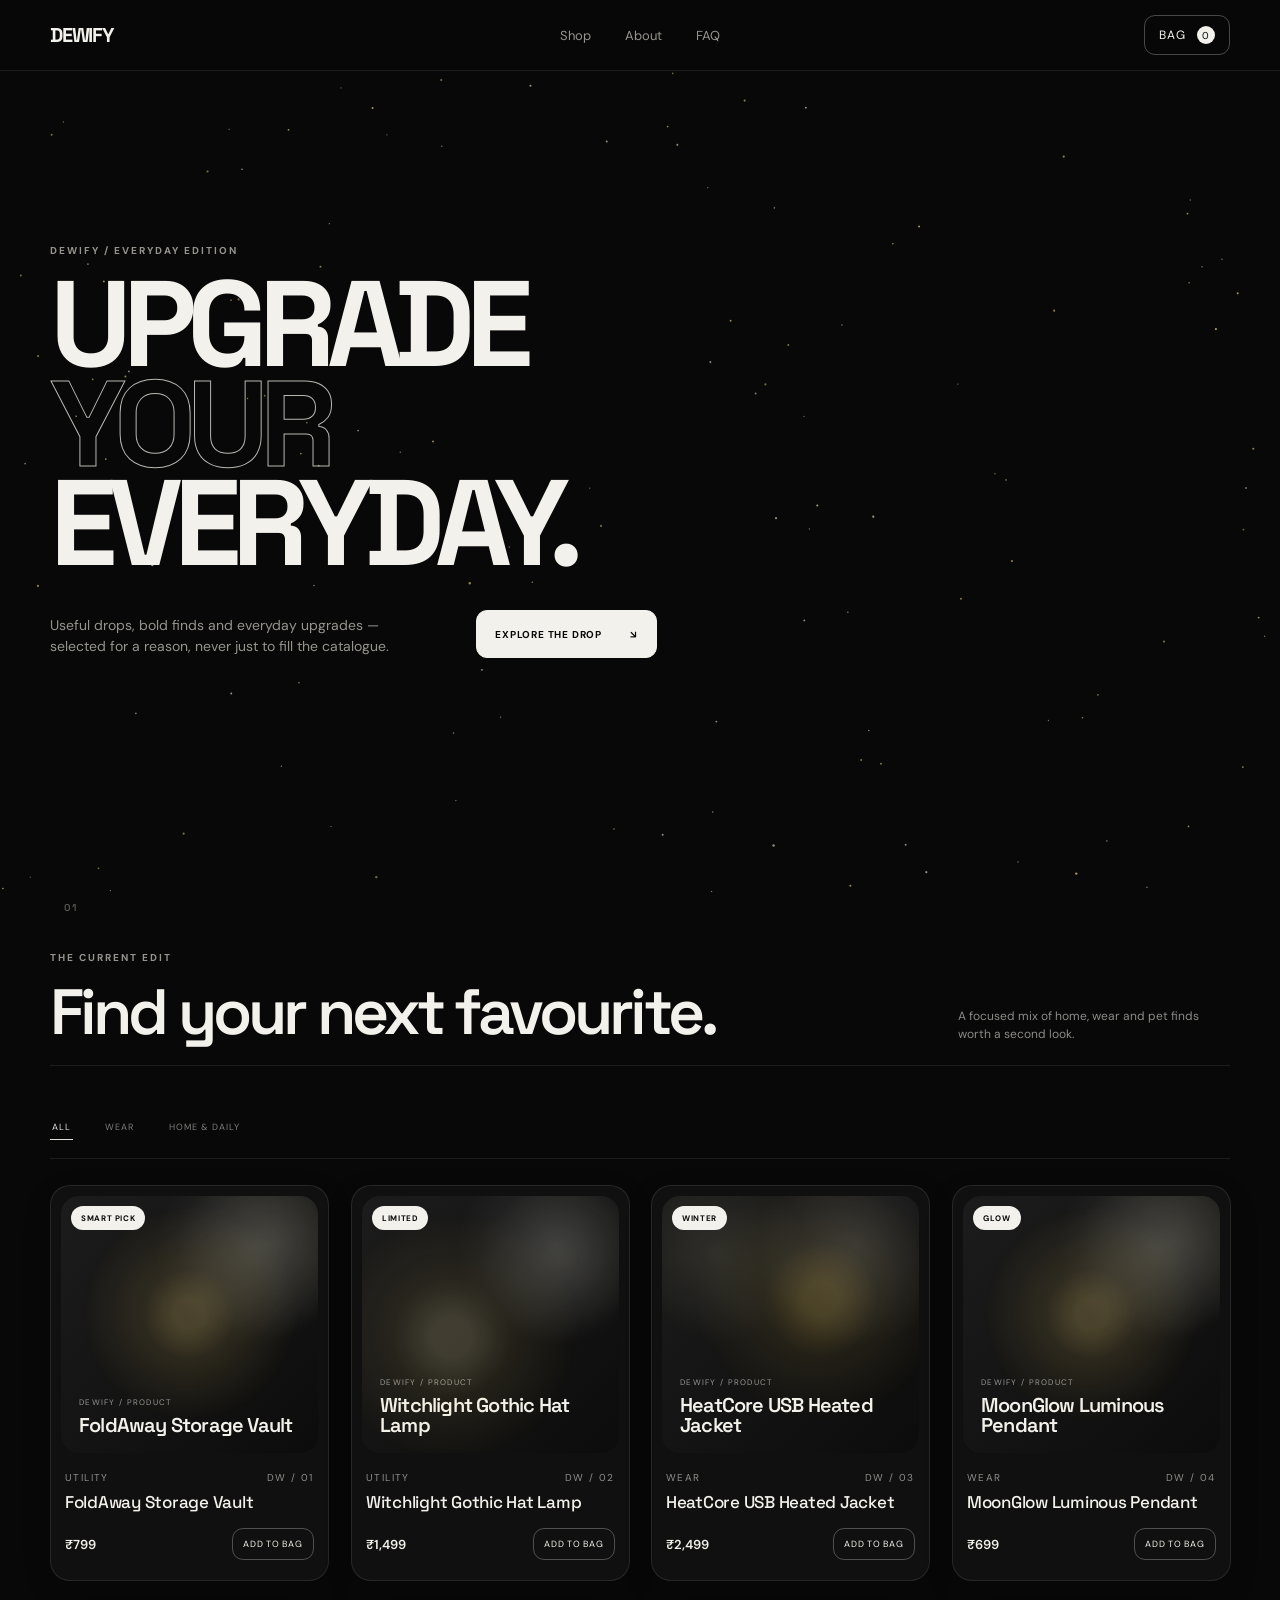
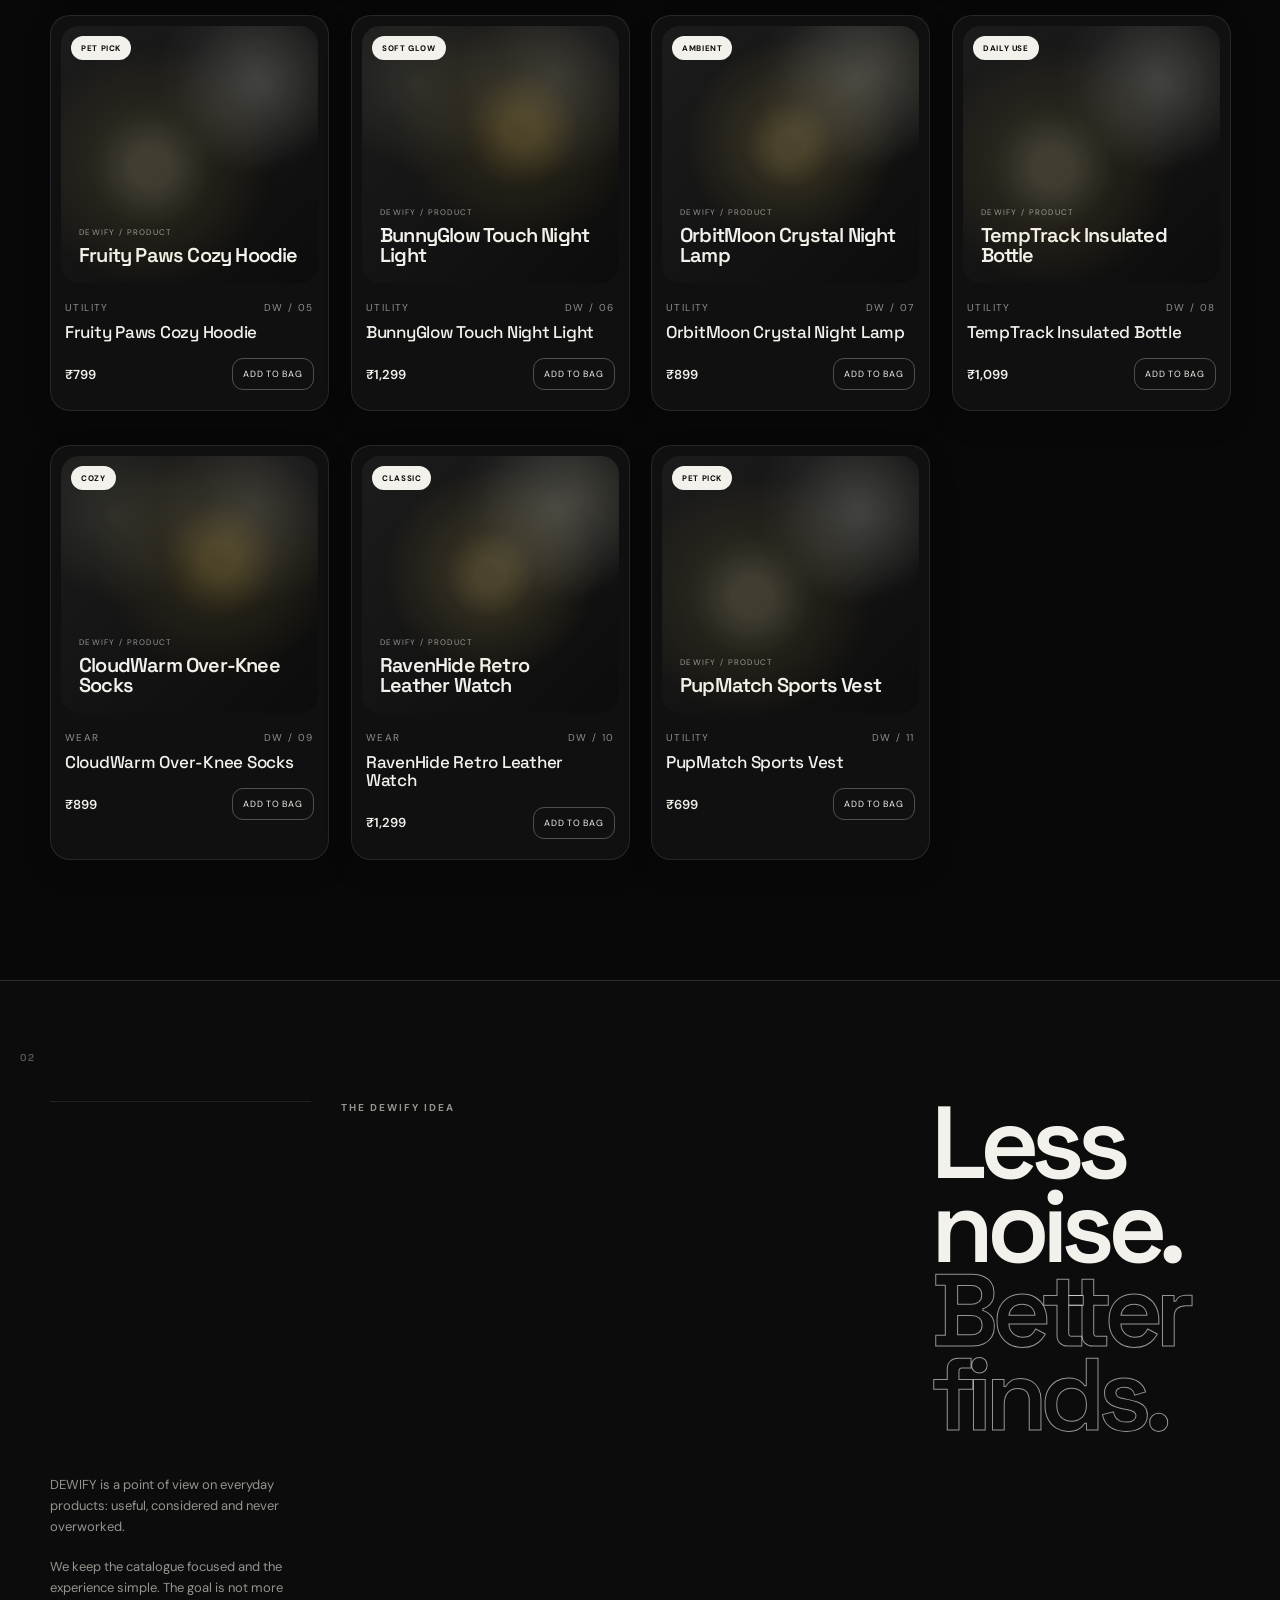
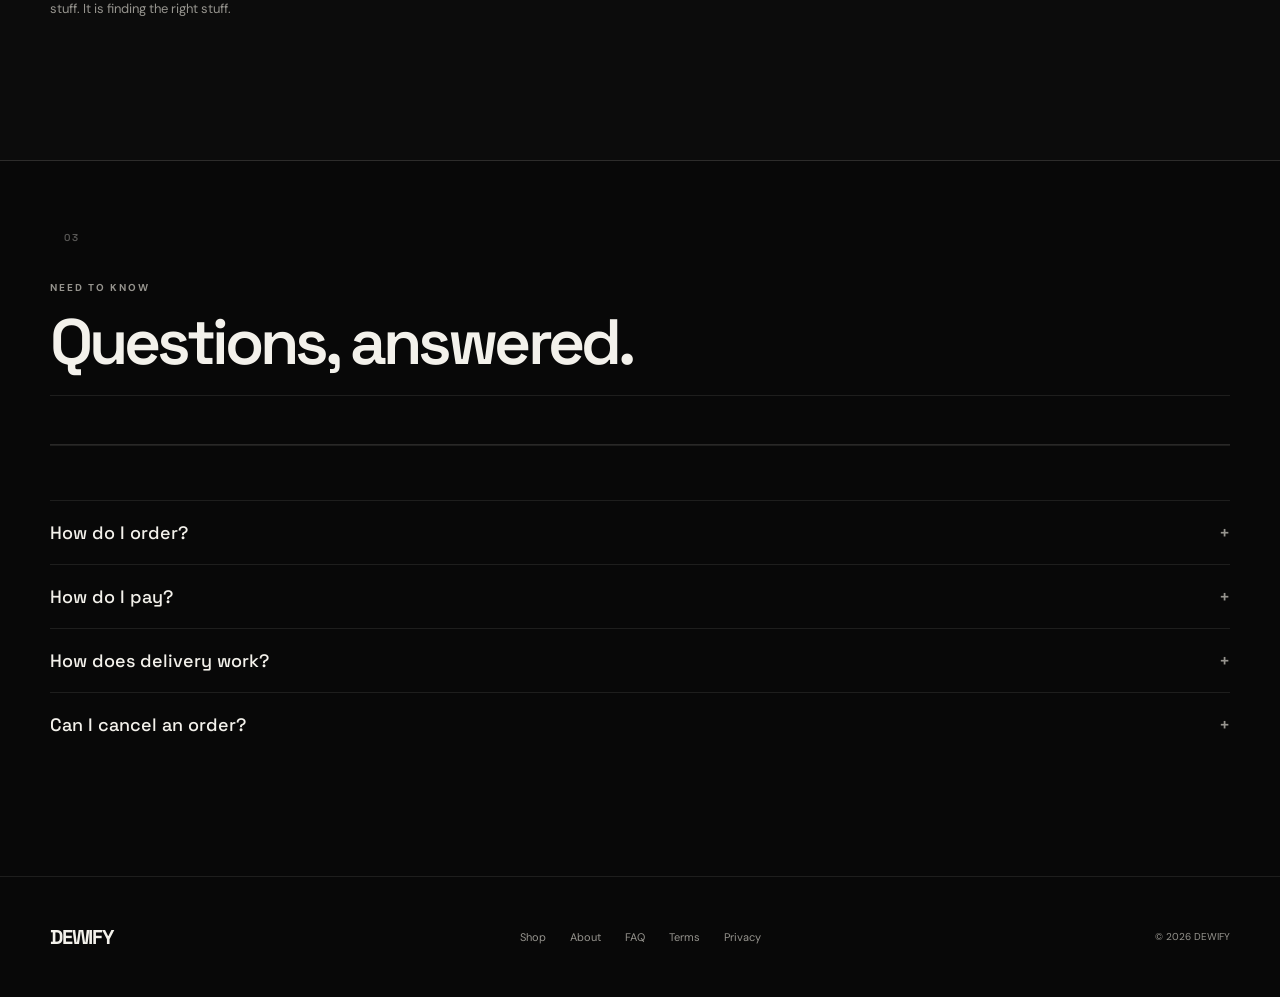
==== commit 2aa6b5b1: "Apply DEWIFY minimal editorial layout pass" ====
--- a/index.html
+++ b/index.html
@@ -20,6 +20,7 @@
   <link rel="stylesheet" href="stars.css">
   <link rel="stylesheet" href="catalog-light.css">
   <link rel="stylesheet" href="dew-motion.css">
+  <link rel="stylesheet" href="minimal-pass.css">
 </head>
 <body>
   <canvas id="starfield" aria-hidden="true"></canvas>
--- a/dew-motion.css
+++ b/dew-motion.css
@@ -2,7 +2,7 @@
 :root{--dew-ease:cubic-bezier(.16,1,.3,1);--dew-ease-soft:cubic-bezier(.22,.75,.24,1);--dew-ease-back:cubic-bezier(.34,1.56,.64,1)}
 .product-card{transition:transform .58s var(--dew-ease),box-shadow .58s var(--dew-ease)}
 .product-card:hover .product-visual{transform:translateZ(6px)}
-.product-card-image,.product-visual.has-product-image img{transition:transform .72s var(--dew-ease),filter .72s var(--dew-ease);}
+.product-card-image,.product-visual.has-product-image img{transition:transform .72s var(--dew-ease),filter .72s var(--dew-ease)}
 .product-card.dew-filtering{opacity:.35;transform:translateY(7px) scale(.985);transition:opacity .28s var(--dew-ease-soft),transform .4s var(--dew-ease)}
 .product-card.dew-filter-in{animation:dewFilterIn .56s var(--dew-ease) both;animation-delay:var(--filter-delay,0ms)}
 @keyframes dewFilterIn{from{opacity:0;transform:translateY(12px) scale(.985)}to{opacity:1;transform:translateY(0) scale(1)}}
@@ -12,7 +12,7 @@
 body.dew-header-compact .site-header{padding-top:.58rem!important;padding-bottom:.58rem!important;box-shadow:0 12px 32px rgba(0,0,0,.18)}
 .product-tag{animation:dewBadgeFloat 4.8s var(--dew-ease-soft) infinite}
 @keyframes dewBadgeFloat{0%,100%{transform:translateY(0)}50%{transform:translateY(-1px)}}
-.dew-flight{position:fixed!important;z-index:9999!important;pointer-events:none!important;margin:0!important;overflow:hidden!important;border-radius:18px!important;object-fit:cover!important;will-change:transform,opacity;box-shadow:0 14px 40px rgba(0,0,0,.3),0 0 28px rgba(255,229,137,.2)}
+.dew-flight{position:fixed!important;left:auto!important;top:auto!important;z-index:9999!important;pointer-events:none!important;margin:0!important;overflow:hidden!important;border-radius:18px!important;object-fit:cover!important;will-change:transform,opacity;box-shadow:0 14px 40px rgba(0,0,0,.3),0 0 28px rgba(255,229,137,.2)}
 .dew-flight-go{animation:dewFlight .9s var(--dew-ease) both}
 @keyframes dewFlight{0%{opacity:1;transform:translate3d(0,0,0) rotate(0) scale(1)}24%{opacity:1;transform:translate3d(var(--fx1),var(--fy1),0) rotate(var(--fr1)) scale(.88)}58%{opacity:.98;transform:translate3d(var(--fx2),var(--fy2),0) rotate(var(--fr2)) scale(.52)}82%{opacity:.82;transform:translate3d(var(--fx3),var(--fy3),0) rotate(var(--fr3)) scale(.2)}100%{opacity:0;transform:translate3d(var(--fx),var(--fy),0) rotate(var(--fr)) scale(.035)}}
 .dew-flight-glint{position:absolute;left:-25%;top:0;width:150%;height:100%;pointer-events:none;background:linear-gradient(110deg,transparent 42%,rgba(255,255,255,.28) 50%,transparent 58%);animation:dewFlightGlint .34s var(--dew-ease) both}
@@ -22,7 +22,7 @@
 .dew-burst-ring{position:absolute;left:50%;top:50%;width:12px;height:12px;margin:-6px;border:1px solid rgba(255,235,146,.8);border-radius:50%;animation:dewRingBurst .58s var(--dew-ease) both}
 @keyframes dewCoreBurst{0%{transform:scale(.15);opacity:0}18%{transform:scale(1.45);opacity:1}100%{transform:scale(.35);opacity:0}}
 @keyframes dewRingBurst{0%{transform:scale(.15);opacity:.9}100%{transform:scale(4.2);opacity:0}}
-.dew-burst-p{position:absolute;left:50%;top:50%;width:3px;height:3px;margin:-1.5px;border-radius:50%;background:#fff6ca;box-shadow:0 0 7px rgba(255,226,125,.75);animation:dewParticle .62s var(--dew-ease) both;transform:translate(-50%,-50%);}
+.dew-burst-p{position:absolute;left:50%;top:50%;width:3px;height:3px;margin:-1.5px;border-radius:50%;background:#fff6ca;box-shadow:0 0 7px rgba(255,226,125,.75);animation:dewParticle .62s var(--dew-ease) both;transform:translate(-50%,-50%)}
 @keyframes dewParticle{from{transform:translate(-50%,-50%) translate(0,0) scale(1);opacity:1}to{transform:translate(-50%,-50%) translate(var(--dx),var(--dy)) scale(.08);opacity:0}}
 .dew-tap-burst{position:fixed;z-index:9998;width:1px;height:1px;pointer-events:none}.dew-tap-burst i{position:absolute;width:4px;height:4px;margin:-2px;border-radius:50%;background:#fff6ce;box-shadow:0 0 7px rgba(255,224,126,.6);animation:dewTap .48s var(--dew-ease) both}
 @keyframes dewTap{from{transform:translate(0,0) scale(1);opacity:.95}to{transform:translate(var(--dx),var(--dy)) scale(.1);opacity:0}}
--- a/minimal-pass.css
+++ b/minimal-pass.css
@@ -0,0 +1,102 @@
+/* DEWIFY — minimal editorial pass
+   Quiet hierarchy, cleaner controls, more negative space. CSS only. */
+:root{
+  --dew-line:rgba(243,241,235,.095);
+  --dew-muted:rgba(243,241,235,.56);
+  --dew-ink:rgba(243,241,235,.92);
+  --dew-accent:rgba(255,220,130,.82);
+  --dew-editorial:cubic-bezier(.2,.8,.18,1);
+}
+
+/* Major sections get a tiny editorial index instead of extra decoration. */
+.shop,.manifesto,.faq{position:relative;}
+.shop::before,.manifesto::before,.faq::before{
+  content:counter(dew-section, decimal-leading-zero);
+  position:absolute;
+  top:clamp(42px,6vw,72px);
+  left:max(14px,calc((100% - 1240px)/2));
+  color:rgba(243,241,235,.34);
+  font:600 10px/1 "Space Grotesk",sans-serif;
+  letter-spacing:.18em;
+}
+main{counter-reset:dew-section;}
+.shop::before{counter-increment:dew-section;}
+.manifesto::before{counter-increment:dew-section;}
+.faq::before{counter-increment:dew-section;}
+
+/* Hairline rhythm between content zones. */
+.section-heading{border-bottom:1px solid var(--dew-line);padding-bottom:22px;}
+.filters{border-bottom:1px solid var(--dew-line);padding-bottom:18px;margin-bottom:26px;}
+.manifesto-inner,.faq-list{position:relative;}
+.manifesto-inner::before,.faq-list::before{
+  content:"";display:block;height:1px;background:var(--dew-line);margin-bottom:clamp(28px,5vw,54px);
+}
+
+/* Filters become quiet editorial tabs instead of heavy pills. */
+.filter{
+  border:0 !important;background:transparent !important;box-shadow:none !important;
+  border-radius:0 !important;padding:7px 2px !important;margin-right:22px;
+  color:rgba(243,241,235,.5) !important;position:relative;transform:none !important;
+  transition:color .35s var(--dew-editorial) !important;
+}
+.filter::after{display:none !important;}
+.filter::before{
+  content:"";position:absolute;left:0;right:100%;bottom:0;height:1px;
+  background:currentColor;transition:right .42s var(--dew-editorial);
+}
+.filter:hover{color:var(--dew-ink) !important;}
+.filter.active{color:var(--dew-ink) !important;}
+.filter.active::before{right:0;}
+
+/* Buttons: less “button”, more control. */
+.add-button,.button,.bag-button,.clear-button,.icon-button{
+  box-shadow:none !important;
+}
+.add-button:hover,.button:hover,.bag-button:hover,.clear-button:hover,.icon-button:hover{
+  transform:translateY(-1px);
+}
+.button span,.add-button span{display:inline-block;transition:transform .42s var(--dew-editorial);}
+.button:hover span,.add-button:hover span{transform:translateX(3px);}
+
+/* Product cards breathe without adding visual noise. */
+.product-grid{column-gap:22px !important;row-gap:34px !important;}
+.product-info{padding:18px 14px 20px !important;}
+.product-meta{font-size:10px !important;letter-spacing:.14em !important;color:var(--dew-muted) !important;}
+.product-name{letter-spacing:-.015em !important;}
+
+/* Soft section headings — hierarchy through spacing, not effects. */
+.section-note{max-width:34ch !important;color:var(--dew-muted) !important;}
+.eyebrow{letter-spacing:.2em !important;}
+
+/* FAQ becomes visually quieter while preserving native details behavior. */
+.faq-item{border-top:1px solid var(--dew-line) !important;border-bottom:0 !important;}
+.faq-item summary{padding:20px 0 !important;}
+.faq-item summary span{transition:transform .42s var(--dew-editorial);}
+.faq-item[open] summary span{transform:rotate(45deg);}
+
+/* Footer: stronger hierarchy, less clutter. */
+.footer{border-top:1px solid var(--dew-line) !important;}
+.footer-links a{transition:opacity .35s var(--dew-editorial),transform .35s var(--dew-editorial);}
+.footer-links a:hover{opacity:1;transform:translateY(-1px);}
+
+/* One-pixel reading rail, populated by dew-motion.js. */
+.dew-scroll-progress{position:fixed;top:0;left:0;width:100%;height:1px;z-index:10050;pointer-events:none;background:transparent;}
+.dew-scroll-progress::after{content:"";display:block;width:var(--dew-progress,0%);height:100%;background:rgba(255,229,146,.72);transform-origin:left center;}
+
+/* Subtle anchor settling. */
+html{scroll-behavior:smooth;}
+
+@media(max-width:760px){
+  .shop::before,.manifesto::before,.faq::before{left:14px;top:28px;font-size:9px;}
+  .section-heading{padding-bottom:17px;}
+  .filters{padding-bottom:14px;margin-bottom:20px;white-space:nowrap;overflow-x:auto;scrollbar-width:none;}
+  .filters::-webkit-scrollbar{display:none;}
+  .filter{margin-right:18px !important;}
+  .product-grid{column-gap:12px !important;row-gap:24px !important;}
+  .product-info{padding:13px 11px 15px !important;}
+}
+
+@media(prefers-reduced-motion:reduce){
+  .filter,.filter::before,.button span,.add-button span,.faq-item summary span,.footer-links a{transition:none !important;}
+  html{scroll-behavior:auto;}
+}
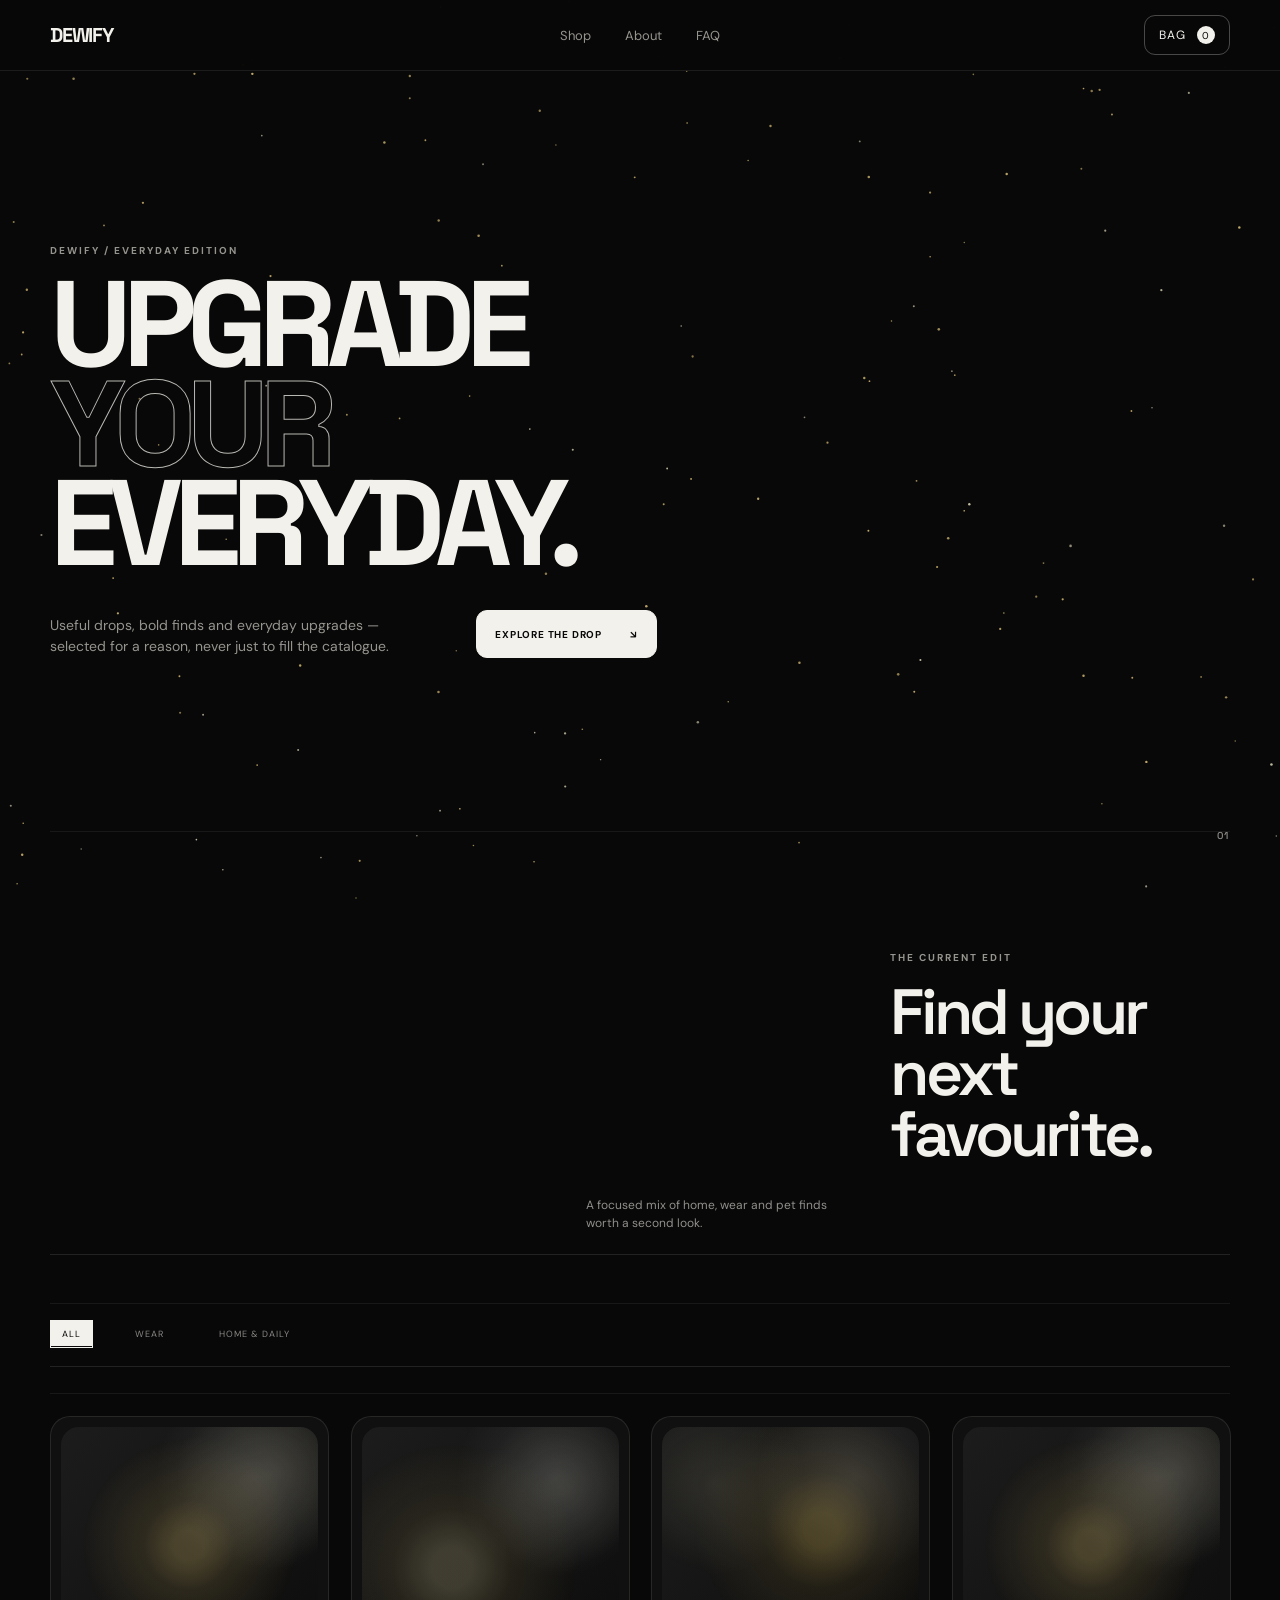
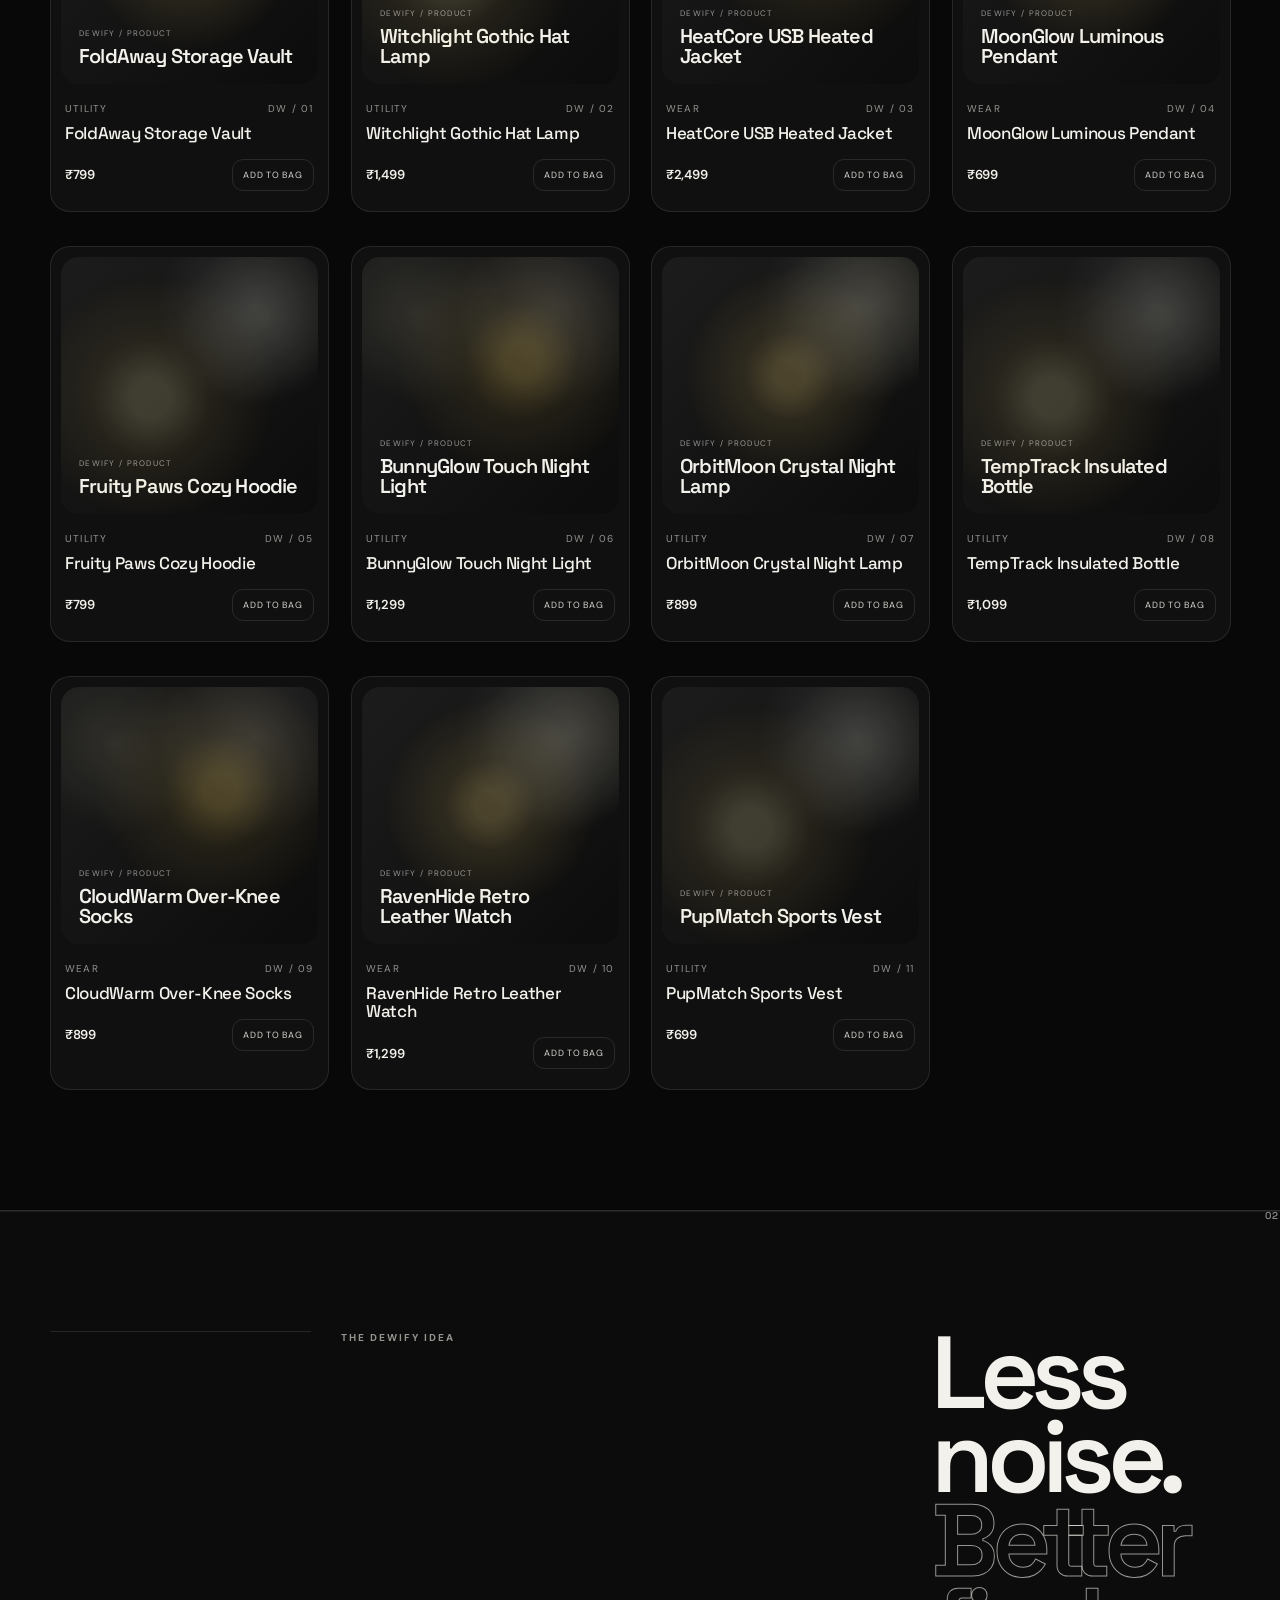
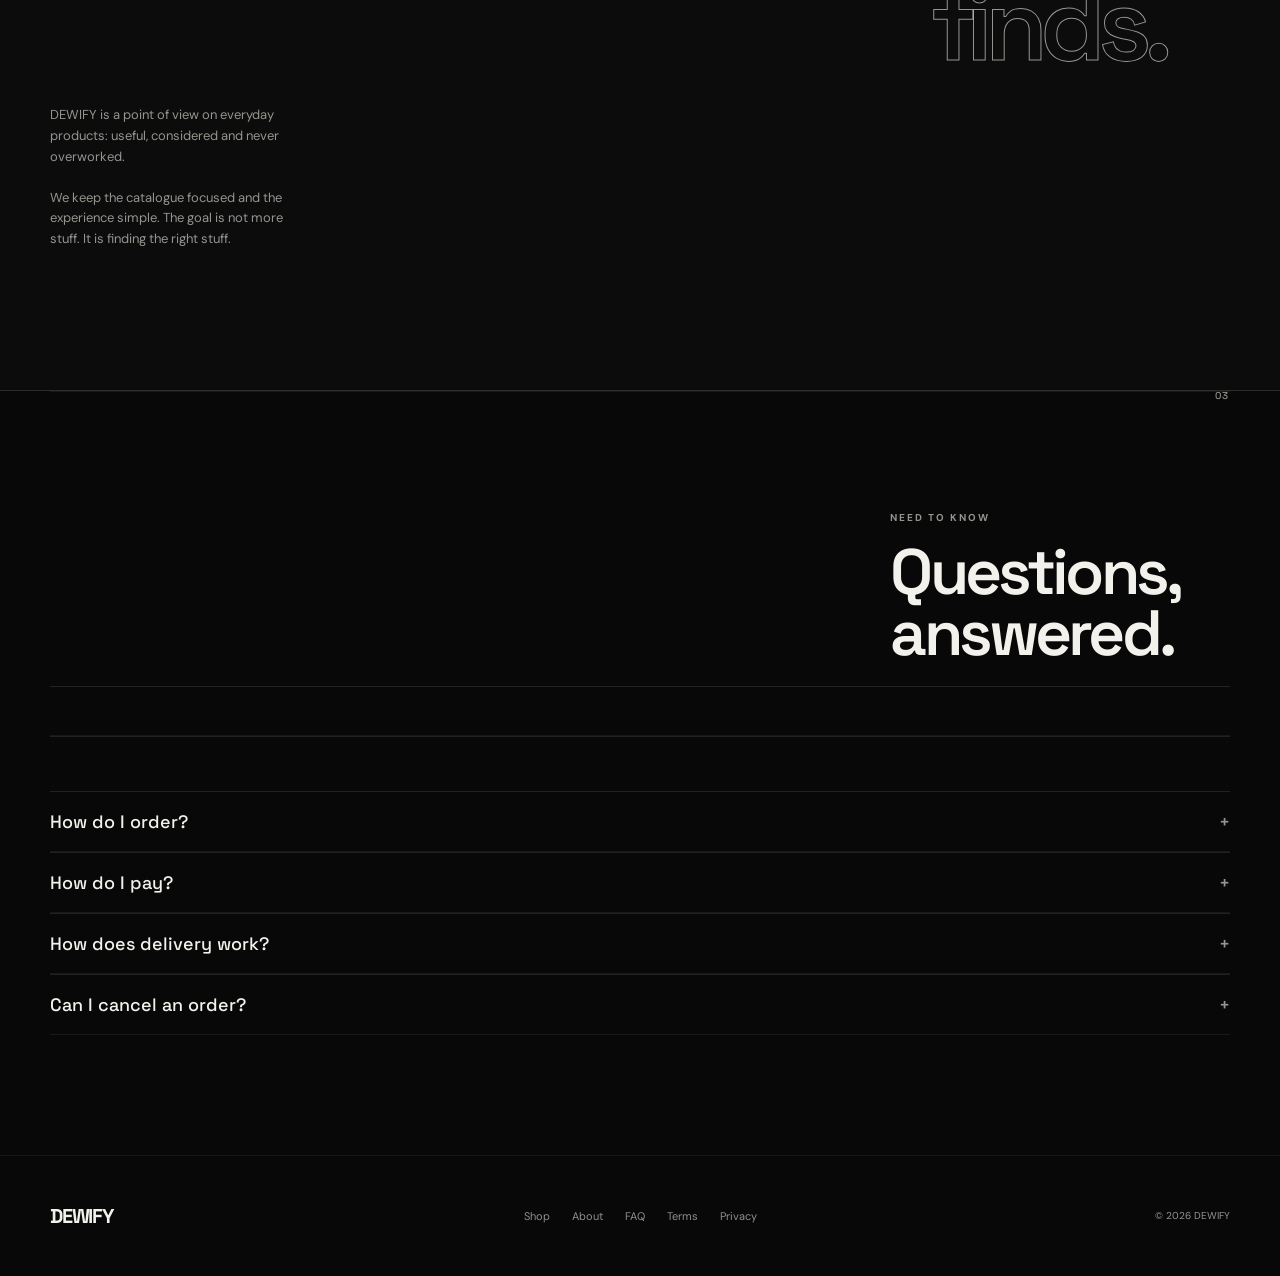
==== commit 49e32d72: "Load final clean polish layer" ====
--- a/index.html
+++ b/index.html
@@ -21,6 +21,7 @@
   <link rel="stylesheet" href="catalog-light.css">
   <link rel="stylesheet" href="dew-motion.css">
   <link rel="stylesheet" href="minimal-pass.css">
+  <link rel="stylesheet" href="clean-polish.css">
 </head>
 <body>
   <canvas id="starfield" aria-hidden="true"></canvas>
@@ -39,6 +40,6 @@
   <div class="modal" id="checkoutModal" aria-hidden="true" role="dialog" aria-modal="true" aria-labelledby="checkoutTitle"><div class="modal-backdrop" id="modalBackdrop"></div><div class="checkout-panel"><div class="drawer-head"><div><p class="eyebrow">DEWIFY / CHECKOUT</p><h2 id="checkoutTitle">Complete order</h2></div><button class="icon-button" id="closeCheckout" type="button" aria-label="Close checkout">×</button></div><div class="checkout-layout"><form id="checkoutForm" novalidate><label>Full name<input id="customerName" name="name" autocomplete="name" required></label><label>Phone number<input id="customerPhone" name="phone" type="tel" inputmode="tel" autocomplete="tel" required></label><label>Email address<input id="customerEmail" name="email" type="email" autocomplete="email" required></label><label>Full delivery address<textarea id="customerAddress" name="address" autocomplete="street-address" rows="4" required></textarea></label><div class="checkout-fields-two"><label>City<input id="customerCity" name="city" autocomplete="address-level2" required></label><label>State<input id="customerState" name="state" autocomplete="address-level1" required></label></div><label>Pincode<input id="customerPincode" name="pincode" inputmode="numeric" autocomplete="postal-code" pattern="[0-9]{6}" required></label><div class="payment-note"><span>PAYMENT</span><strong>Online payment — coming soon</strong><p>Your order request is saved to the DEWIFY order system as <b>pending</b>. Razorpay will be connected here before live payment is enabled.</p></div><p class="form-error" id="formError" role="alert"></p><button class="button button-light button-full" type="submit">Submit order request <span>↗</span></button></form><div class="checkout-summary"><p class="eyebrow">ORDER SUMMARY</p><div id="checkoutItems"></div><div class="summary-total"><span>Total</span><strong id="checkoutTotal">₹0</strong></div><p class="summary-footnote">No payment is collected in this version.</p></div></div></div></div>
   <div class="modal order-success" id="orderSuccess" aria-hidden="true" role="dialog" aria-modal="true" aria-labelledby="successTitle"><div class="modal-backdrop" id="successBackdrop"></div><div class="success-panel"><div class="success-mark" aria-hidden="true">✓</div><p class="eyebrow">DEWIFY / ORDER CREATED</p><h2 id="successTitle">Your order request is ready.</h2><p class="success-lead">Your order details have been submitted. Payment is still pending until the live payment system is connected.</p><div class="success-grid"><div><span>ORDER ID</span><strong id="successOrderId">DEWIFY-000000</strong></div><div><span>CUSTOMER</span><strong id="successCustomer">—</strong></div><div><span>TOTAL</span><strong id="successTotal">₹0</strong></div><div><span>STATUS</span><strong id="successStatus">NEW</strong></div></div><div class="success-actions"><button class="button button-light" id="copyOrderMessage" type="button">Copy order message</button><button class="button button-ghost" id="closeOrderSuccess" type="button">Done</button></div><p class="success-note">Payment is not collected in this version. Your order is stored in the DEWIFY order system.</p></div></div>
   <div class="toast" id="toast" role="status" aria-live="polite"></div>
-  <script src="config.js"></script><script src="app.js"></script><script src="product-details.js"></script><script src="product-image-runtime.js"></script><script src="interactions.js"></script><script src="stars.js"></script><script src="dew-motion.js"></script>
+  <script src="config.js"></script><script src="app.js"></script><script src="product-details.js"></script><script src="product-image-runtime.js"></script><script src="interactions.js"></script><script src="stars.js"></script><script src="dew-motion.js"></script><script src="clean-polish.js"></script>
 </body>
 </html>
--- a/clean-polish.css
+++ b/clean-polish.css
@@ -0,0 +1,16 @@
+/* DEWIFY — minimal visual polish
+   No scroll fade-ins. Editorial structure, spacing, controls and tiny interaction cues only.
+*/
+:root{--dew-line:rgba(243,241,235,.11);--dew-line-soft:rgba(243,241,235,.07);--dew-muted:rgba(243,241,235,.58);--dew-bright:rgba(243,241,235,.88);--dew-gold:#f3d78e;--dew-ease:cubic-bezier(.2,.75,.18,1)}
+html{scroll-behavior:smooth}body{background:#080808}main section{position:relative}
+main section:not(.hero)::before{content:"";position:absolute;left:0;right:0;top:0;height:1px;background:var(--dew-line-soft);pointer-events:none}
+.section{position:relative}.section-heading{display:grid;grid-template-columns:minmax(0,1fr) minmax(220px,.42fr);gap:32px;align-items:end}.section-heading::before{content:attr(data-index);font-family:"Space Grotesk",sans-serif;font-size:11px;letter-spacing:.18em;color:var(--dew-muted);align-self:start;line-height:1}.section-heading>div{min-width:0}.section-heading .section-note{margin:0;color:var(--dew-muted);max-width:34ch;justify-self:end}
+.filters{display:flex;align-items:center;gap:8px;flex-wrap:wrap;margin-top:26px;padding-top:16px;border-top:1px solid var(--dew-line-soft)}
+.filter{background:transparent!important;border:1px solid transparent!important;color:rgba(243,241,235,.55)!important;padding:7px 11px!important;transition:color .32s var(--dew-ease),border-color .32s var(--dew-ease),background-color .32s var(--dew-ease),transform .32s var(--dew-ease)!important}.filter:hover{color:var(--dew-bright)!important;border-color:var(--dew-line)!important;transform:translateY(-1px)}.filter.active{color:#080808!important;background:#f3f1eb!important;border-color:#f3f1eb!important}
+.product-grid{border-top:1px solid var(--dew-line-soft);padding-top:22px}.product-card{box-shadow:none!important}.product-card:hover{box-shadow:0 14px 34px rgba(0,0,0,.18)!important}.product-meta{font-size:10px!important;letter-spacing:.12em!important;text-transform:uppercase!important;color:var(--dew-muted)!important}.product-name{letter-spacing:-.02em!important;line-height:1.08!important}.price{letter-spacing:-.02em}.add-button{background:transparent!important;color:var(--dew-bright)!important;border:1px solid var(--dew-line)!important;transition:background-color .34s var(--dew-ease),color .34s var(--dew-ease),border-color .34s var(--dew-ease),transform .34s var(--dew-ease)!important}.add-button:hover{background:#f3f1eb!important;color:#080808!important;border-color:#f3f1eb!important;transform:translateY(-1px)}
+.footer{border-top:1px solid var(--dew-line-soft)!important}.footer-links{gap:22px!important}.footer-links a{color:var(--dew-muted)!important;transition:color .28s var(--dew-ease)!important}.footer-links a:hover{color:var(--dew-bright)!important}.manifesto-copy{max-width:55ch!important}.faq-list{border-top:1px solid var(--dew-line-soft)!important}.faq-item{border-bottom:1px solid var(--dew-line-soft)!important}.faq-item summary{padding-block:18px!important}.faq-item summary span{transition:transform .42s var(--dew-ease)!important}.faq-item[open] summary span{transform:rotate(45deg)!important}
+#shop::after{content:"01";position:absolute;right:0;top:0;font:500 10px/1 "Space Grotesk",sans-serif;letter-spacing:.16em;color:var(--dew-muted)}#about::after{content:"02";position:absolute;right:0;top:0;font:500 10px/1 "Space Grotesk",sans-serif;letter-spacing:.16em;color:var(--dew-muted)}#faq::after{content:"03";position:absolute;right:0;top:0;font:500 10px/1 "Space Grotesk",sans-serif;letter-spacing:.16em;color:var(--dew-muted)}
+#dewProgress{position:fixed;left:0;top:0;width:100%;height:2px;z-index:10001;pointer-events:none;background:transparent}#dewProgress i{display:block;height:100%;width:0;background:rgba(243,215,142,.86);transform-origin:left center;will-change:width}
+/* Explicitly neutralize the old reveal system. Content never fades/slides in on scroll. */
+.dew-scroll-reveal,.dew-scroll-reveal.dew-scroll-visible,.reveal,.reveal.visible{opacity:1!important;transform:none!important;filter:none!important;clip-path:none!important;transition:none!important;animation:none!important}
+@media(max-width:760px){.section-heading{display:block}.section-heading::before{display:none}.section-heading .section-note{margin-top:14px;justify-self:auto;max-width:42ch}.filters{margin-top:20px;padding-top:13px;overflow-x:auto;flex-wrap:nowrap;scrollbar-width:none}.filters::-webkit-scrollbar{display:none}#shop::after,#about::after,#faq::after{right:2px}}
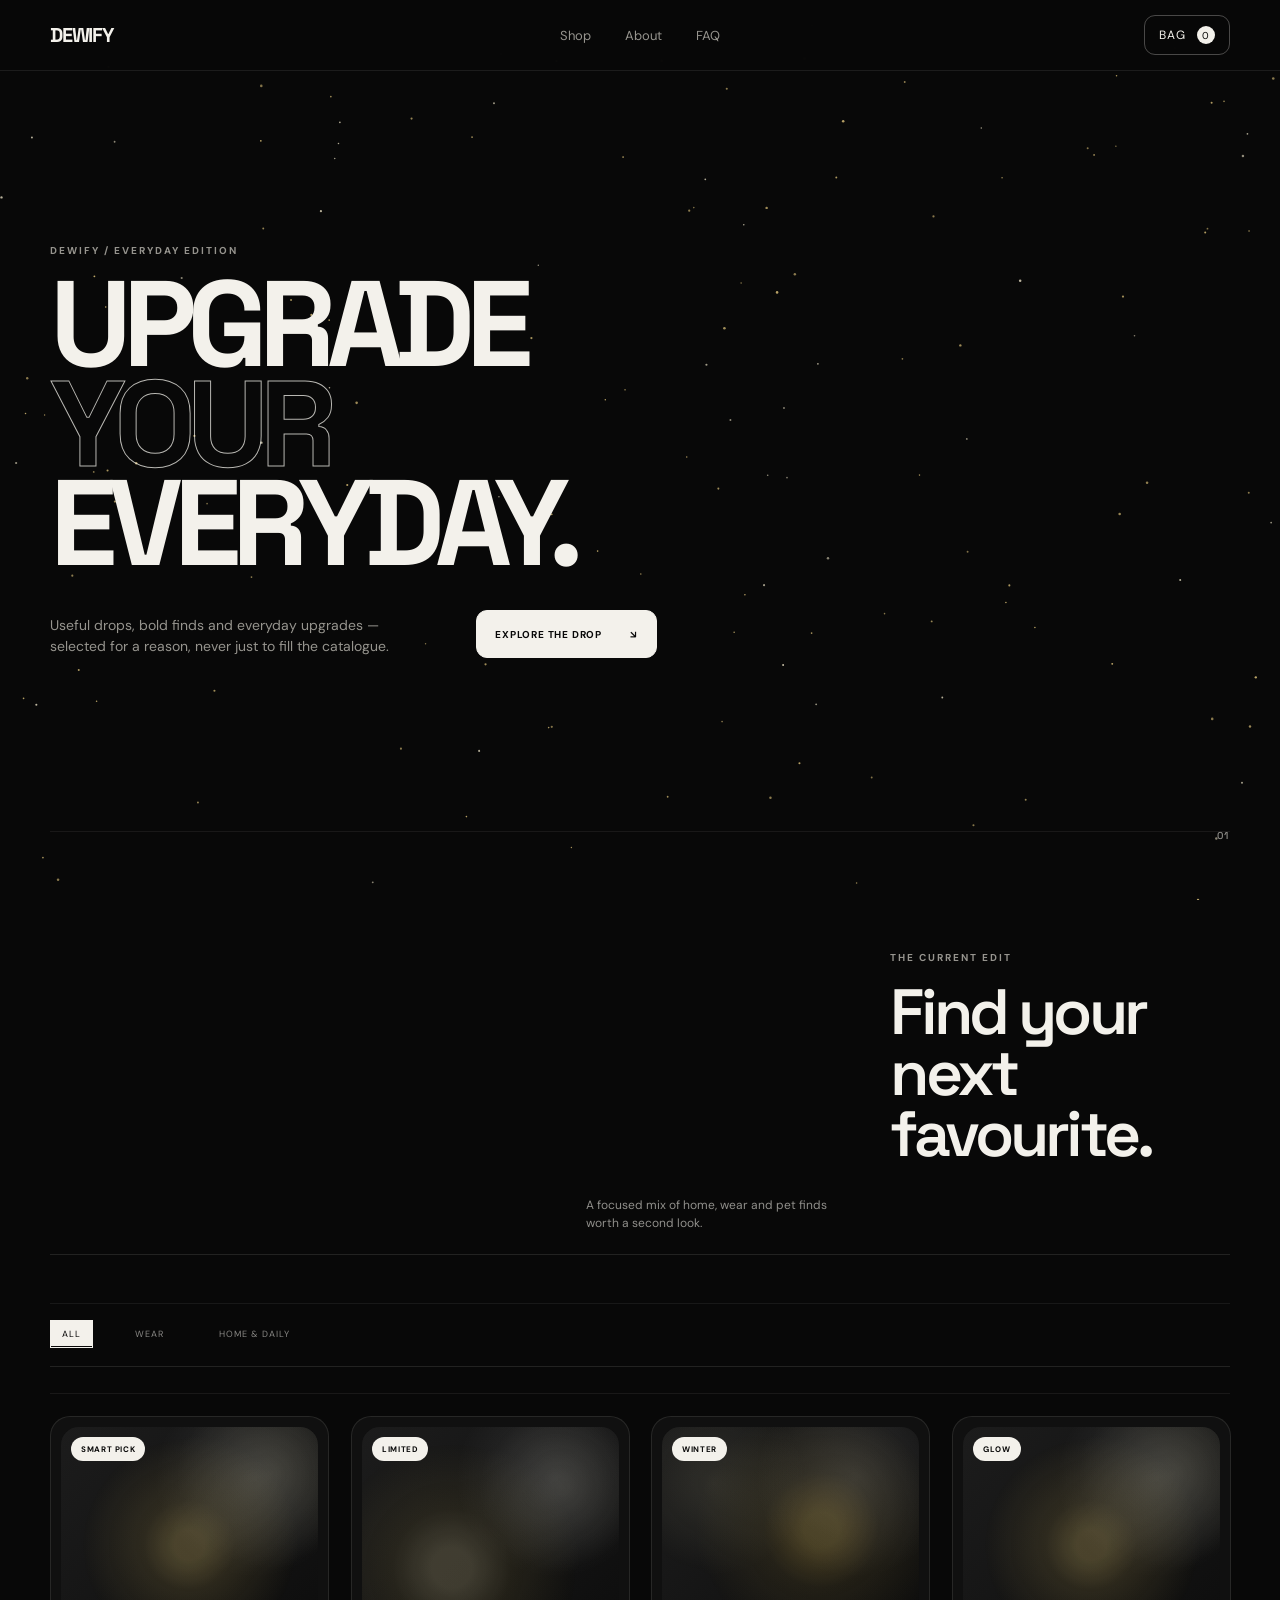
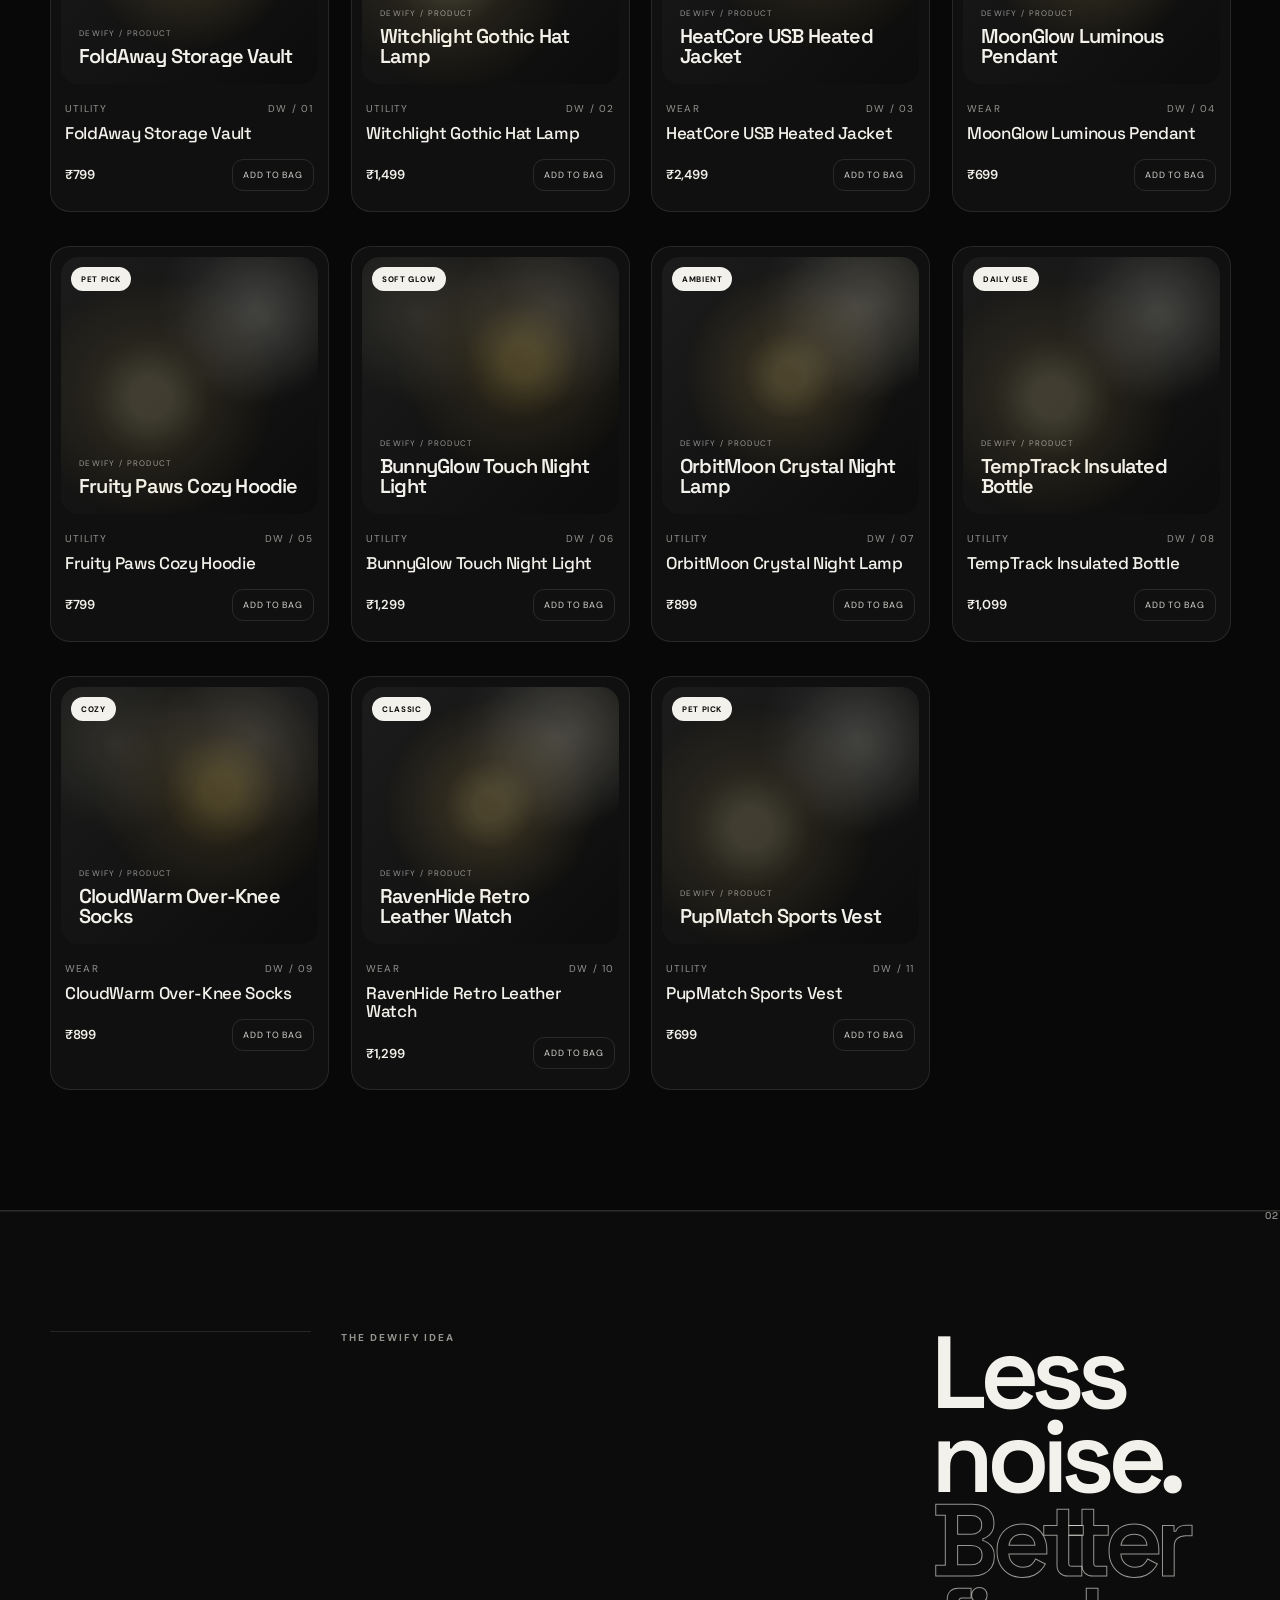
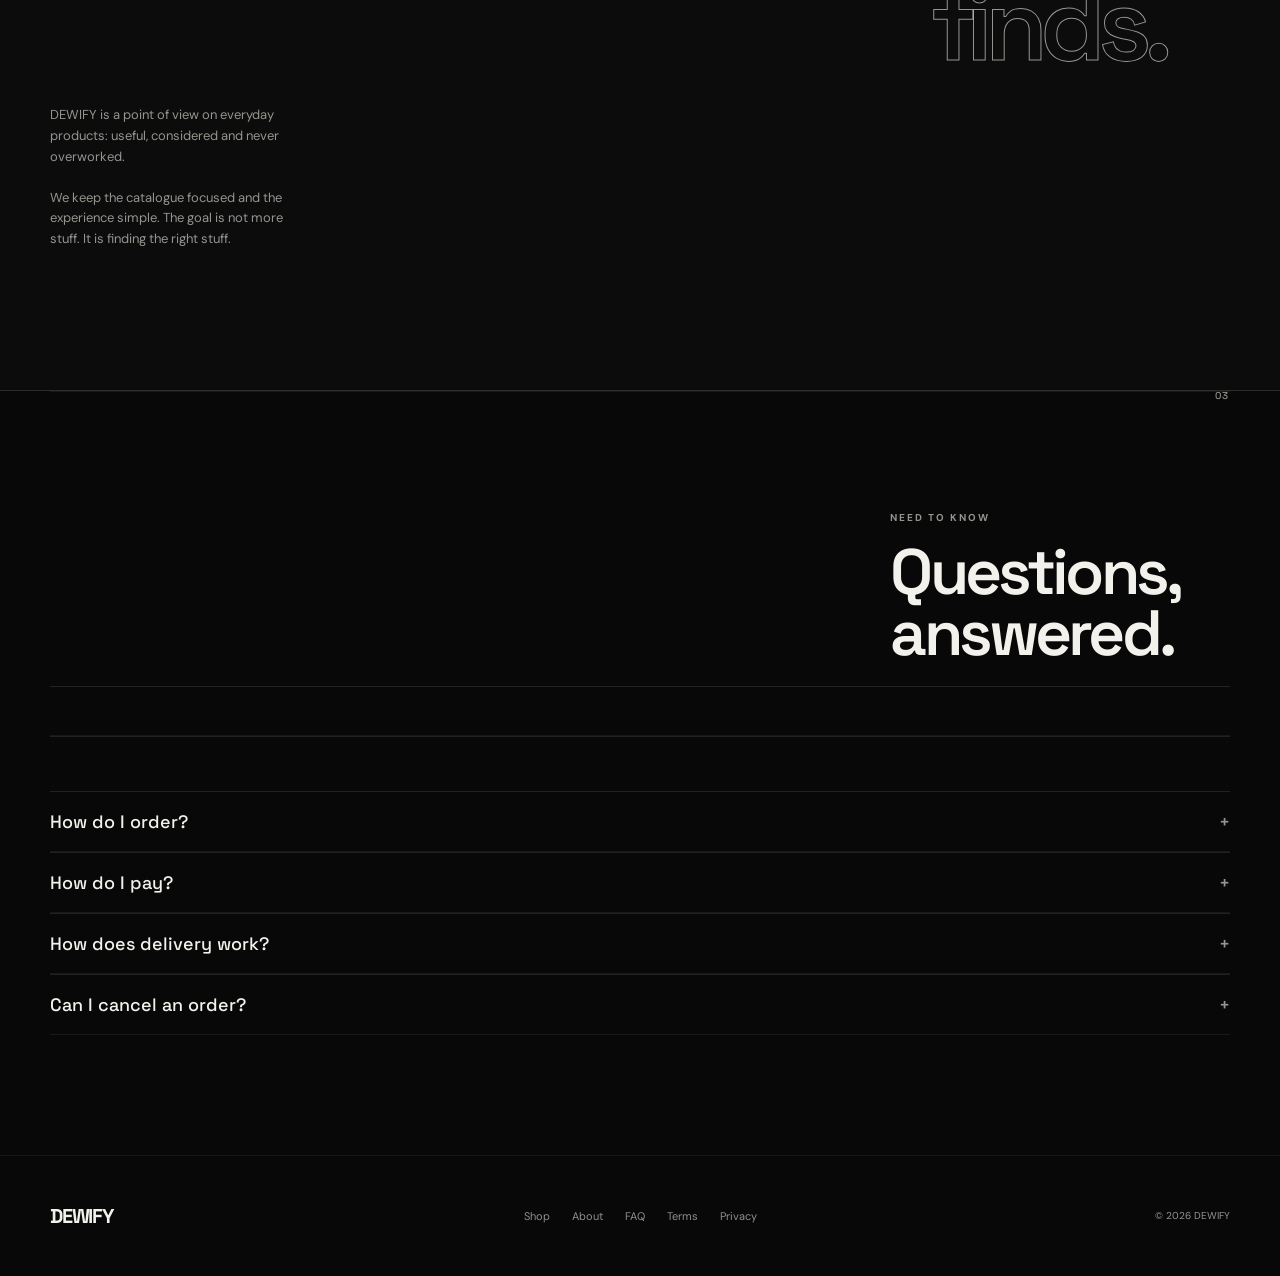
==== commit 3ac273d7: "Wire resilient product-detail image fallback into storefront" ====
--- a/index.html
+++ b/index.html
@@ -40,6 +40,6 @@
   <div class="modal" id="checkoutModal" aria-hidden="true" role="dialog" aria-modal="true" aria-labelledby="checkoutTitle"><div class="modal-backdrop" id="modalBackdrop"></div><div class="checkout-panel"><div class="drawer-head"><div><p class="eyebrow">DEWIFY / CHECKOUT</p><h2 id="checkoutTitle">Complete order</h2></div><button class="icon-button" id="closeCheckout" type="button" aria-label="Close checkout">×</button></div><div class="checkout-layout"><form id="checkoutForm" novalidate><label>Full name<input id="customerName" name="name" autocomplete="name" required></label><label>Phone number<input id="customerPhone" name="phone" type="tel" inputmode="tel" autocomplete="tel" required></label><label>Email address<input id="customerEmail" name="email" type="email" autocomplete="email" required></label><label>Full delivery address<textarea id="customerAddress" name="address" autocomplete="street-address" rows="4" required></textarea></label><div class="checkout-fields-two"><label>City<input id="customerCity" name="city" autocomplete="address-level2" required></label><label>State<input id="customerState" name="state" autocomplete="address-level1" required></label></div><label>Pincode<input id="customerPincode" name="pincode" inputmode="numeric" autocomplete="postal-code" pattern="[0-9]{6}" required></label><div class="payment-note"><span>PAYMENT</span><strong>Online payment — coming soon</strong><p>Your order request is saved to the DEWIFY order system as <b>pending</b>. Razorpay will be connected here before live payment is enabled.</p></div><p class="form-error" id="formError" role="alert"></p><button class="button button-light button-full" type="submit">Submit order request <span>↗</span></button></form><div class="checkout-summary"><p class="eyebrow">ORDER SUMMARY</p><div id="checkoutItems"></div><div class="summary-total"><span>Total</span><strong id="checkoutTotal">₹0</strong></div><p class="summary-footnote">No payment is collected in this version.</p></div></div></div></div>
   <div class="modal order-success" id="orderSuccess" aria-hidden="true" role="dialog" aria-modal="true" aria-labelledby="successTitle"><div class="modal-backdrop" id="successBackdrop"></div><div class="success-panel"><div class="success-mark" aria-hidden="true">✓</div><p class="eyebrow">DEWIFY / ORDER CREATED</p><h2 id="successTitle">Your order request is ready.</h2><p class="success-lead">Your order details have been submitted. Payment is still pending until the live payment system is connected.</p><div class="success-grid"><div><span>ORDER ID</span><strong id="successOrderId">DEWIFY-000000</strong></div><div><span>CUSTOMER</span><strong id="successCustomer">—</strong></div><div><span>TOTAL</span><strong id="successTotal">₹0</strong></div><div><span>STATUS</span><strong id="successStatus">NEW</strong></div></div><div class="success-actions"><button class="button button-light" id="copyOrderMessage" type="button">Copy order message</button><button class="button button-ghost" id="closeOrderSuccess" type="button">Done</button></div><p class="success-note">Payment is not collected in this version. Your order is stored in the DEWIFY order system.</p></div></div>
   <div class="toast" id="toast" role="status" aria-live="polite"></div>
-  <script src="config.js"></script><script src="app.js"></script><script src="product-details.js"></script><script src="product-image-runtime.js"></script><script src="interactions.js"></script><script src="stars.js"></script><script src="dew-motion.js"></script><script src="clean-polish.js"></script>
+  <script src="config.js"></script><script src="app.js"></script><script src="product-details.js"></script><script src="product-image-runtime.js"></script><script src="detail-image-fix.js"></script><script src="interactions.js"></script><script src="stars.js"></script><script src="dew-motion.js"></script><script src="clean-polish.js"></script>
 </body>
 </html>
